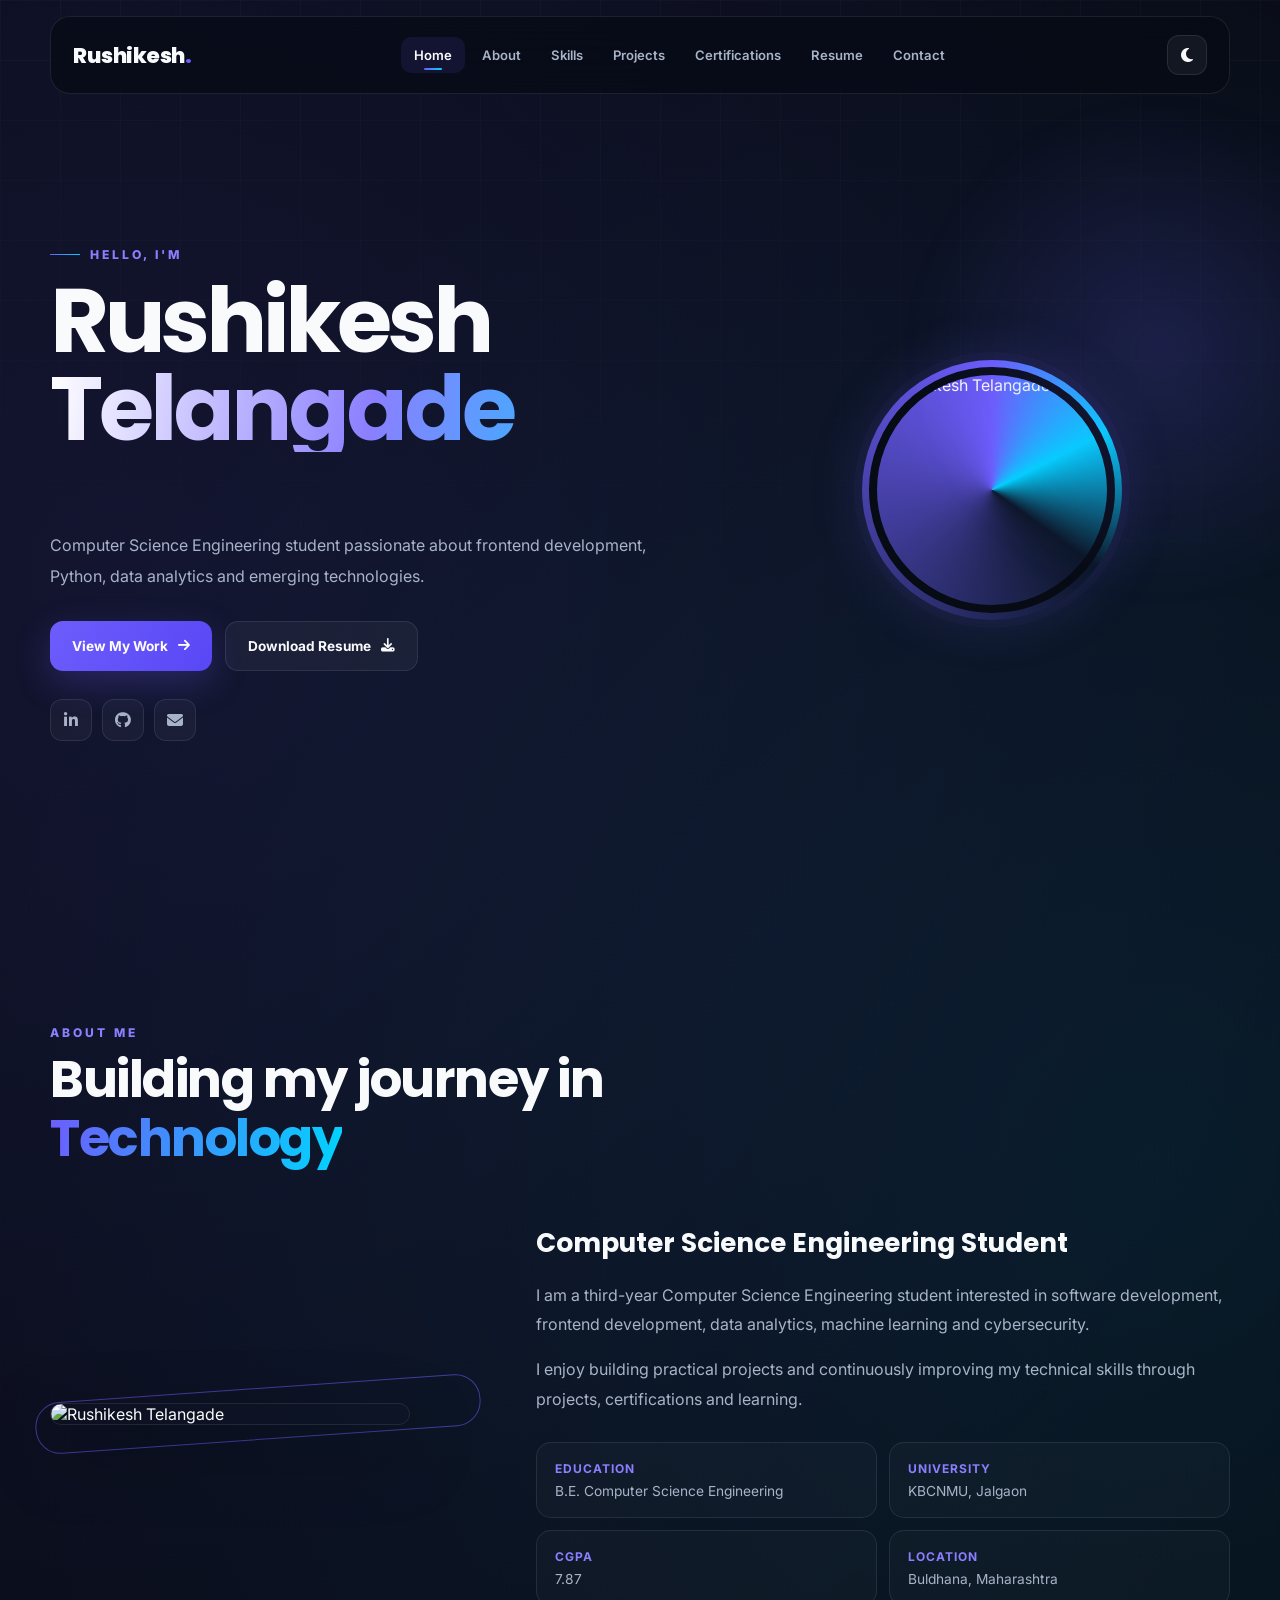
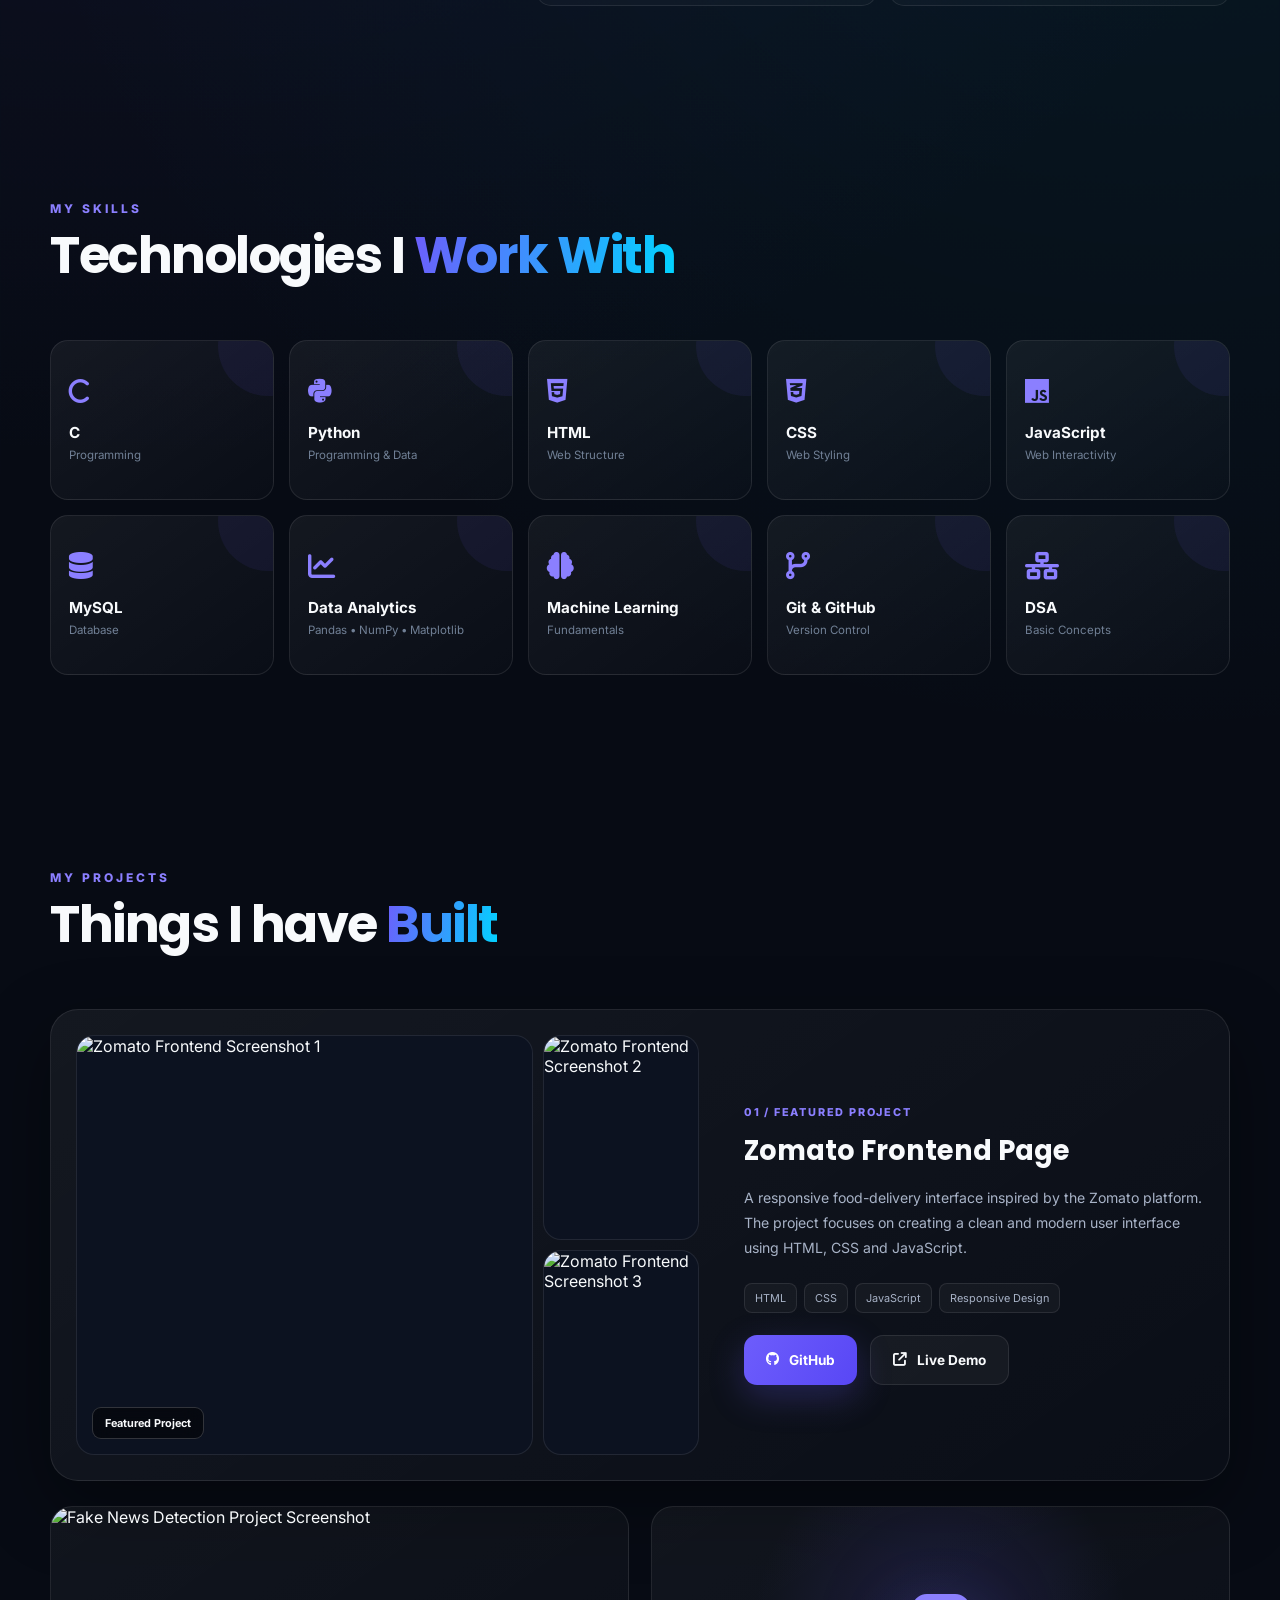
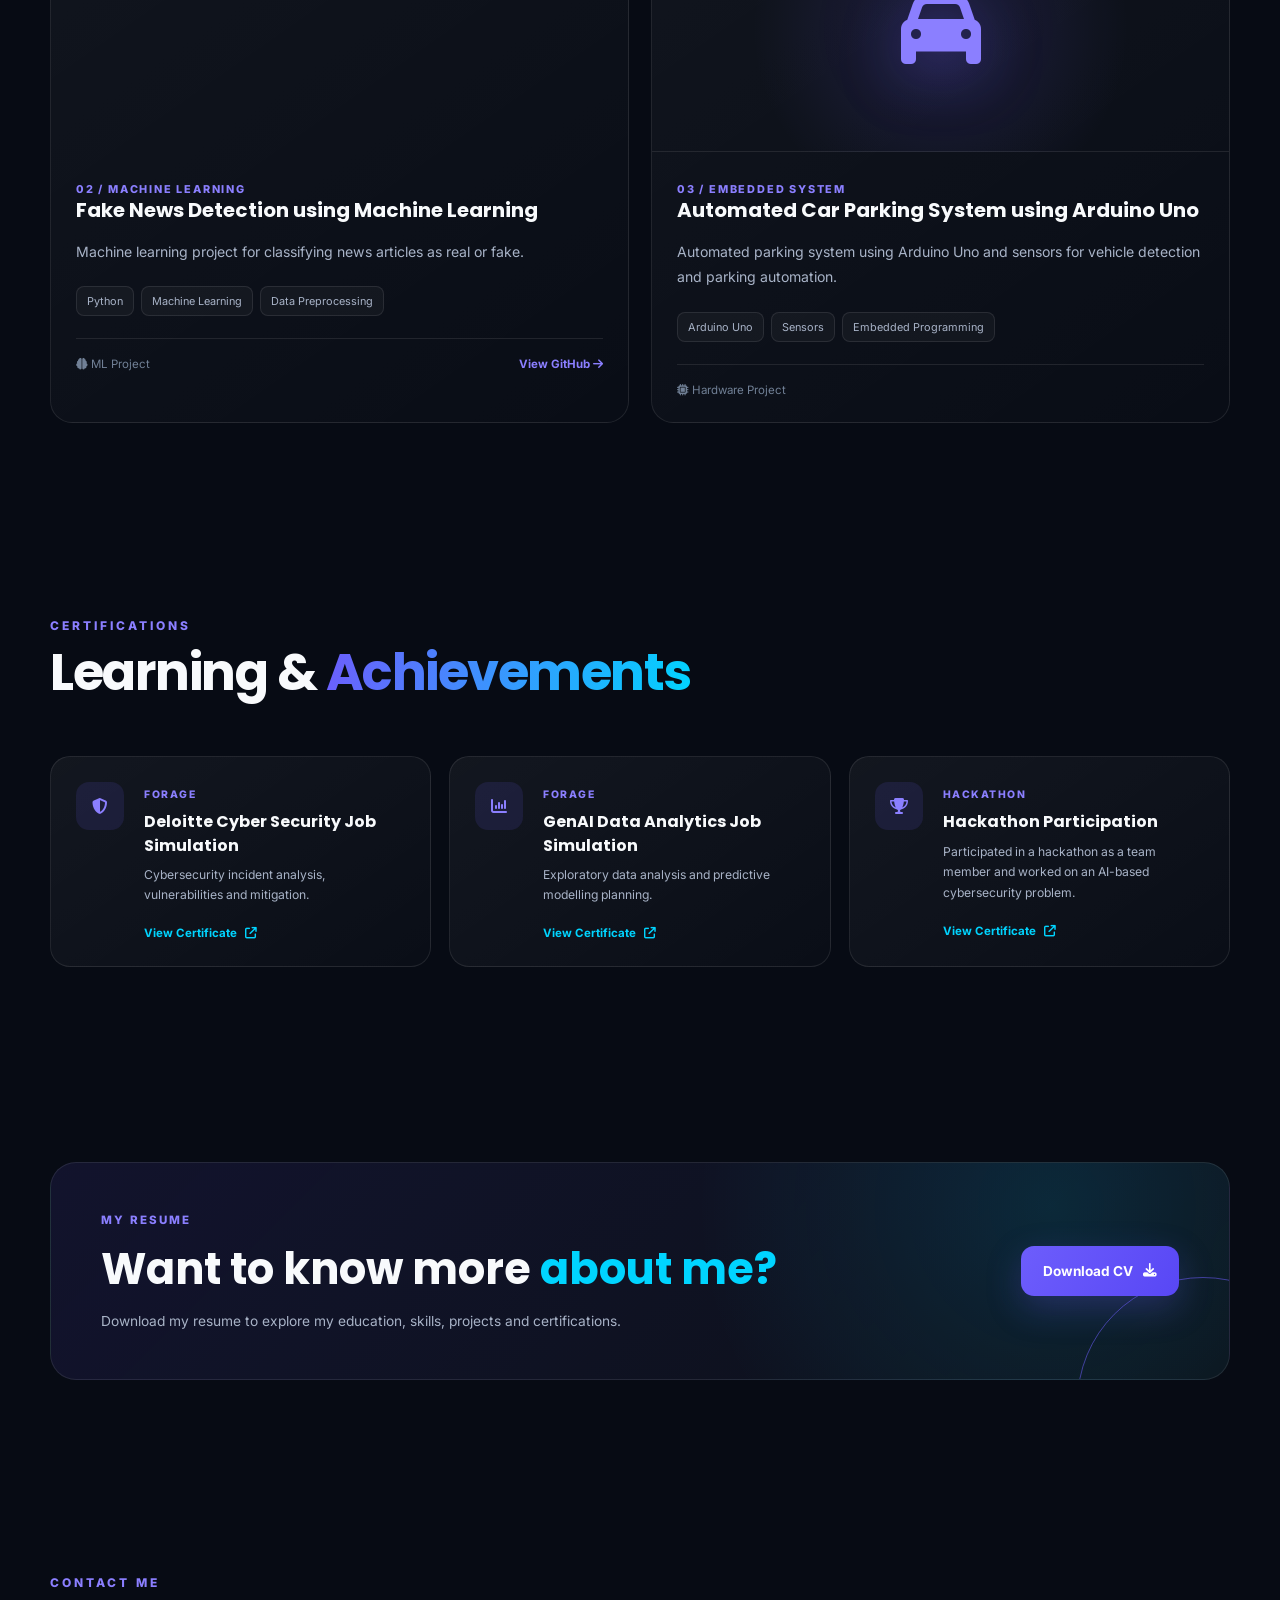
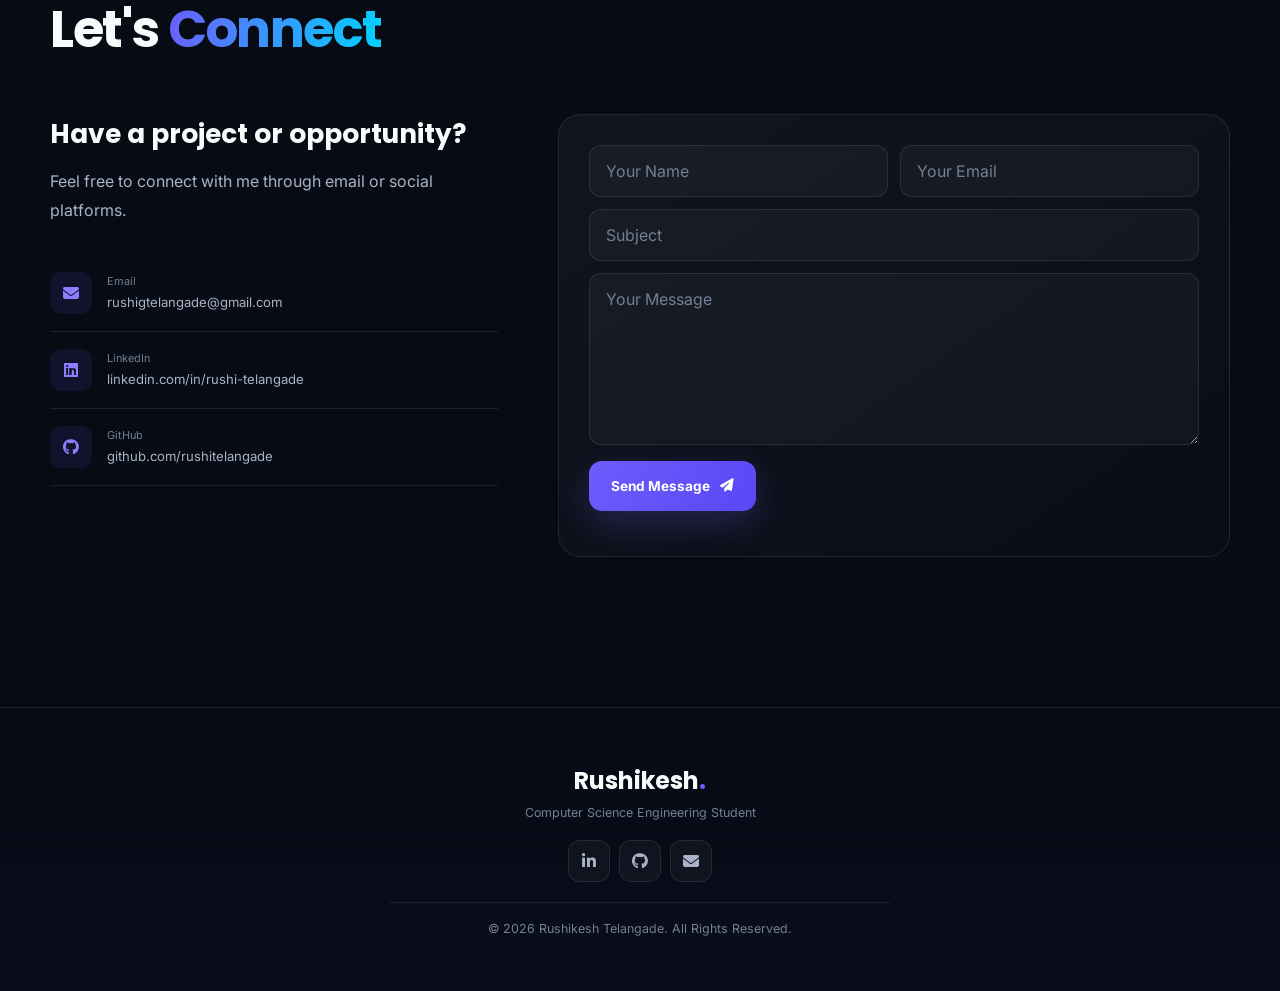
==== index.html @ 6646b332 "Add Personal Portfolio Website Personal Portfolio Website developed using HTML, CSS and JavaScript." ====
<!DOCTYPE html>
<html lang="en">

<head>
    <meta charset="UTF-8">
    <meta name="viewport" content="width=device-width, initial-scale=1.0">

    <title>Rushikesh Telangade | Portfolio</title>

    <link rel="stylesheet" href="style.css">

    <!-- Google Font -->
    <link rel="preconnect" href="https://fonts.googleapis.com">
    <link rel="preconnect" href="https://fonts.gstatic.com" crossorigin>

    <link href="https://fonts.googleapis.com/css2?family=Poppins:wght@300;400;500;600;700&display=swap"
        rel="stylesheet">

    <!-- Font Awesome -->
    <link rel="stylesheet"
        href="https://cdnjs.cloudflare.com/ajax/libs/font-awesome/6.5.2/css/all.min.css">
</head>


<body>

    <!-- ================= NAVBAR ================= -->

    <header class="header">

        <a href="#home" class="logo">
            Rushikesh<span>.</span>
        </a>


        <nav class="navbar" id="navbar">

            <a href="#home" class="nav-link active">Home</a>
            <a href="#about" class="nav-link">About</a>
            <a href="#skills" class="nav-link">Skills</a>
            <a href="#projects" class="nav-link">Projects</a>
            <a href="#certifications" class="nav-link">Certifications</a>
            <a href="#resume" class="nav-link">Resume</a>
            <a href="#contact" class="nav-link">Contact</a>

        </nav>


        <div class="nav-buttons">

            <button id="themeToggle" class="icon-btn">
                <i class="fa-solid fa-moon"></i>
            </button>

            <button id="menuToggle" class="icon-btn menu-btn">
                <i class="fa-solid fa-bars"></i>
            </button>

        </div>

    </header>



    <!-- ================= HOME ================= -->

    <section class="home section" id="home">

        <div class="home-content">

            <p class="small-text">
                HELLO, I'M
            </p>

            <h1>
                Rushikesh <span>Telangade</span>
            </h1>

            <h2>
                <span id="typingText"></span>
            </h2>

            <p class="hero-description">
                Computer Science Engineering student passionate about
                frontend development, Python, data analytics and
                emerging technologies.
            </p>


            <div class="home-buttons">

                <a href="#projects" class="btn primary-btn">
                    View My Work
                    <i class="fa-solid fa-arrow-right"></i>
                </a>

                <a href="resume.pdf" download class="btn secondary-btn">
                    Download Resume
                    <i class="fa-solid fa-download"></i>
                </a>

            </div>


            <div class="social-links">

                <a href="https://linkedin.com/in/rushi-telangade"
                    target="_blank"
                    rel="noopener noreferrer">

                    <i class="fa-brands fa-linkedin-in"></i>

                </a>


                <a href="https://github.com/rushitelangade"
                    target="_blank"
                    rel="noopener noreferrer">

                    <i class="fa-brands fa-github"></i>

                </a>


                <a href="mailto:rushigtelangade@gmail.com">

                    <i class="fa-solid fa-envelope"></i>

                </a>

            </div>

        </div>



        <!-- PROFILE IMAGE -->

        <div class="home-image">

            <div class="image-circle">

                <img src="image/profile.jpeg"
                    alt="Rushikesh Telangade">

            </div>

        </div>

    </section>



    <!-- ================= ABOUT ================= -->

    <section class="about section" id="about">

        <div class="section-heading reveal">

            <p>ABOUT ME</p>

            <h2>
                Building my journey in
                <span>Technology</span>
            </h2>

        </div>


        <div class="about-container">

            <div class="about-image reveal">

                <img src="image/profile.jpeg"
                    alt="Rushikesh Telangade">

            </div>


            <div class="about-content reveal">

                <h3>
                    Computer Science Engineering Student
                </h3>

                <p>
                    I am a third-year Computer Science Engineering student
                    interested in software development, frontend development,
                    data analytics, machine learning and cybersecurity.
                </p>

                <p>
                    I enjoy building practical projects and continuously
                    improving my technical skills through projects,
                    certifications and learning.
                </p>


                <div class="about-info">

                    <div>
                        <strong>Education</strong>
                        <span>B.E. Computer Science Engineering</span>
                    </div>

                    <div>
                        <strong>University</strong>
                        <span>KBCNMU, Jalgaon</span>
                    </div>

                    <div>
                        <strong>CGPA</strong>
                        <span>7.87</span>
                    </div>

                    <div>
                        <strong>Location</strong>
                        <span>Buldhana, Maharashtra</span>
                    </div>

                </div>

            </div>

        </div>

    </section>



    <!-- ================= SKILLS ================= -->

    <section class="skills section" id="skills">

        <div class="section-heading reveal">

            <p>MY SKILLS</p>

            <h2>
                Technologies I
                <span>Work With</span>
            </h2>

        </div>


        <div class="skills-grid">

            <div class="skill-card reveal">
                <i class="fa-solid fa-c"></i>
                <h3>C</h3>
                <p>Programming</p>
            </div>

            <div class="skill-card reveal">
                <i class="fa-brands fa-python"></i>
                <h3>Python</h3>
                <p>Programming & Data</p>
            </div>

            <div class="skill-card reveal">
                <i class="fa-brands fa-html5"></i>
                <h3>HTML</h3>
                <p>Web Structure</p>
            </div>

            <div class="skill-card reveal">
                <i class="fa-brands fa-css3-alt"></i>
                <h3>CSS</h3>
                <p>Web Styling</p>
            </div>

            <div class="skill-card reveal">
                <i class="fa-brands fa-js"></i>
                <h3>JavaScript</h3>
                <p>Web Interactivity</p>
            </div>

            <div class="skill-card reveal">
                <i class="fa-solid fa-database"></i>
                <h3>MySQL</h3>
                <p>Database</p>
            </div>

            <div class="skill-card reveal">
                <i class="fa-solid fa-chart-line"></i>
                <h3>Data Analytics</h3>
                <p>Pandas • NumPy • Matplotlib</p>
            </div>

            <div class="skill-card reveal">
                <i class="fa-solid fa-brain"></i>
                <h3>Machine Learning</h3>
                <p>Fundamentals</p>
            </div>

            <div class="skill-card reveal">
                <i class="fa-solid fa-code-branch"></i>
                <h3>Git & GitHub</h3>
                <p>Version Control</p>
            </div>

            <div class="skill-card reveal">
                <i class="fa-solid fa-network-wired"></i>
                <h3>DSA</h3>
                <p>Basic Concepts</p>
            </div>

        </div>

    </section>



    <!-- ================= PROJECTS ================= -->

    <section class="projects section" id="projects">

        <div class="section-heading reveal">

            <p>MY PROJECTS</p>

            <h2>
                Things I have
                <span>Built</span>
            </h2>

        </div>



        <!-- ===== ZOMATO FEATURED PROJECT ===== -->

        <div class="featured-project reveal">

            <div class="project-images">

                <div class="main-project-image">

                    <img src="image/zomato1.png"
                        alt="Zomato Frontend Screenshot 1">

                    <div class="image-label">
                        Featured Project
                    </div>

                </div>


                <div class="small-project-images">

                    <div class="project-img-box">

                        <img src="image/zomato2.png"
                            alt="Zomato Frontend Screenshot 2">

                    </div>


                    <div class="project-img-box">

                        <img src="image/zomato3.png"
                            alt="Zomato Frontend Screenshot 3">

                    </div>

                </div>

            </div>



            <!-- PROJECT INFORMATION -->

            <div class="featured-project-content">

                <p class="project-number">
                    01 / FEATURED PROJECT
                </p>


                <h3>
                    Zomato Frontend Page
                </h3>


                <p class="project-description">

                    A responsive food-delivery interface inspired by
                    the Zomato platform. The project focuses on creating
                    a clean and modern user interface using HTML, CSS
                    and JavaScript.

                </p>


                <div class="project-tags">

                    <span>HTML</span>
                    <span>CSS</span>
                    <span>JavaScript</span>
                    <span>Responsive Design</span>

                </div>


                <div class="project-buttons">

                    <a href="https://github.com/rushitelangade"
                        target="_blank"
                        rel="noopener noreferrer"
                        class="btn primary-btn">

                        <i class="fa-brands fa-github"></i>
                        GitHub

                    </a>


                    <a href="#"
                        class="btn secondary-btn">

                        <i class="fa-solid fa-arrow-up-right-from-square"></i>
                        Live Demo

                    </a>

                </div>

            </div>

        </div>



        <!-- ===== OTHER PROJECTS ===== -->

        <div class="project-grid">


            <!-- ===== FAKE NEWS ===== -->

            <div class="project-card reveal">

                <div class="project-card-image">

                    <img src="image\fakenews.png"
                        alt="Fake News Detection Project Screenshot">

                    <div class="project-overlay">

                        <a href="image\fakenews.png"
                            target="_blank"
                            title="View Screenshot">

                            <i class="fa-solid fa-expand"></i>

                        </a>


                        <a href="https://github.com/rushitelangade"
                            target="_blank"
                            rel="noopener noreferrer"
                            title="GitHub">

                            <i class="fa-brands fa-github"></i>

                        </a>

                    </div>

                </div>


                <div class="project-card-content">

                    <span class="project-number">
                        02 / MACHINE LEARNING
                    </span>

                    <h3>
                        Fake News Detection using Machine Learning
                    </h3>

                    <p>
                        Machine learning project for classifying
                        news articles as real or fake.
                    </p>


                    <div class="mini-tags">

                        <span>Python</span>
                        <span>Machine Learning</span>
                        <span>Data Preprocessing</span>

                    </div>


                    <div class="project-card-footer">

                        <span>
                            <i class="fa-solid fa-brain"></i>
                            ML Project
                        </span>

                        <a href="https://github.com/rushitelangade"
                            target="_blank"
                            rel="noopener noreferrer">

                            View GitHub
                            <i class="fa-solid fa-arrow-right"></i>

                        </a>

                    </div>

                </div>

            </div>



            <!-- ===== ARDUINO ===== -->

            <div class="project-card project-text-only reveal">

                <div class="project-icon-large">

                    <i class="fa-solid fa-car"></i>

                </div>


                <div class="project-card-content">

                    <span class="project-number">
                        03 / EMBEDDED SYSTEM
                    </span>

                    <h3>
                        Automated Car Parking System using Arduino Uno
                    </h3>

                    <p>
                        Automated parking system using Arduino Uno
                        and sensors for vehicle detection and
                        parking automation.
                    </p>


                    <div class="mini-tags">

                        <span>Arduino Uno</span>
                        <span>Sensors</span>
                        <span>Embedded Programming</span>

                    </div>


                    <div class="project-card-footer">

                        <span>
                            <i class="fa-solid fa-microchip"></i>
                            Hardware Project
                        </span>

                    </div>

                </div>

            </div>

        </div>

    </section>



    <!-- ================= CERTIFICATIONS ================= -->

    <section class="certifications section" id="certifications">

        <div class="section-heading reveal">

            <p>CERTIFICATIONS</p>

            <h2>
                Learning &
                <span>Achievements</span>
            </h2>

        </div>


        <div class="cert-grid">


            <!-- DELOITTE -->

            <div class="cert-card reveal">

                <div class="cert-icon">
                    <i class="fa-solid fa-shield-halved"></i>
                </div>

                <div>

                    <span>FORAGE</span>

                    <h3>
                        Deloitte Cyber Security Job Simulation
                    </h3>

                    <p>
                        Cybersecurity incident analysis,
                        vulnerabilities and mitigation.
                    </p>

                    <a href="certificates/Certificate_DELOITTE.pdf"
                        target="_blank">

                        View Certificate
                        <i class="fa-solid fa-arrow-up-right-from-square"></i>

                    </a>

                </div>

            </div>



            <!-- TATA -->

            <div class="cert-card reveal">

                <div class="cert-icon">
                    <i class="fa-solid fa-chart-column"></i>
                </div>

                <div>

                    <span>FORAGE</span>

                    <h3>
                        GenAI Data Analytics Job Simulation
                    </h3>

                    <p>
                        Exploratory data analysis and
                        predictive modelling planning.
                    </p>

                    <a href="certificates/TATA Simulation Certificate.pdf"
                        target="_blank">

                        View Certificate
                        <i class="fa-solid fa-arrow-up-right-from-square"></i>

                    </a>

                </div>

            </div>



            <!-- HACKATHON -->

            <div class="cert-card reveal">

                <div class="cert-icon">
                    <i class="fa-solid fa-trophy"></i>
                </div>

                <div>

                    <span>HACKATHON</span>

                    <h3>
                        Hackathon Participation
                    </h3>

                    <p>
                        Participated in a hackathon as a team member
                        and worked on an AI-based cybersecurity problem.
                    </p>

                    <a href="certificates\rushikesh.pdf"
                        target="_blank">

                        View Certificate
                        <i class="fa-solid fa-arrow-up-right-from-square"></i>

                    </a>

                </div>

            </div>

        </div>

    </section>



    <!-- ================= RESUME ================= -->

    <section class="resume section" id="resume">

        <div class="resume-box reveal">

            <div>

                <p>MY RESUME</p>

                <h2>
                    Want to know more
                    <span>about me?</span>
                </h2>

                <p>
                    Download my resume to explore my education,
                    skills, projects and certifications.
                </p>

            </div>


            <a href="resume.pdf"
                download
                class="btn primary-btn">

                Download CV
                <i class="fa-solid fa-download"></i>

            </a>

        </div>

    </section>



    <!-- ================= CONTACT ================= -->

    <section class="contact section" id="contact">

        <div class="section-heading reveal">

            <p>CONTACT ME</p>

            <h2>
                Let's
                <span>Connect</span>
            </h2>

        </div>


        <div class="contact-container">


            <div class="contact-info reveal">

                <h3>
                    Have a project or opportunity?
                </h3>

                <p>
                    Feel free to connect with me through
                    email or social platforms.
                </p>


                <div class="contact-item">

                    <i class="fa-solid fa-envelope"></i>

                    <div>

                        <span>Email</span>

                        <a href="mailto:rushigtelangade@gmail.com">
                            rushigtelangade@gmail.com
                        </a>

                    </div>

                </div>


                <div class="contact-item">

                    <i class="fa-brands fa-linkedin"></i>

                    <div>

                        <span>LinkedIn</span>

                        <a href="https://linkedin.com/in/rushi-telangade"
                            target="_blank">

                            linkedin.com/in/rushi-telangade

                        </a>

                    </div>

                </div>


                <div class="contact-item">

                    <i class="fa-brands fa-github"></i>

                    <div>

                        <span>GitHub</span>

                        <a href="https://github.com/rushitelangade"
                            target="_blank">

                            github.com/rushitelangade

                        </a>

                    </div>

                </div>

            </div>



            <form id="contactForm" class="contact-form reveal">

                <div class="input-row">

                    <input type="text"
                        id="name"
                        placeholder="Your Name">

                    <input type="email"
                        id="email"
                        placeholder="Your Email">

                </div>


                <input type="text"
                    id="subject"
                    placeholder="Subject">


                <textarea id="message"
                    rows="7"
                    placeholder="Your Message"></textarea>


                <button type="submit"
                    class="btn primary-btn">

                    Send Message
                    <i class="fa-solid fa-paper-plane"></i>

                </button>


                <p id="formMessage"></p>

            </form>

        </div>

    </section>



    <!-- ================= FOOTER ================= -->

    <footer>

        <div class="footer-content">

            <h3>
                Rushikesh<span>.</span>
            </h3>

            <p>
                Computer Science Engineering Student
            </p>


            <div class="footer-social">

                <a href="https://linkedin.com/in/rushi-telangade"
                    target="_blank">

                    <i class="fa-brands fa-linkedin-in"></i>

                </a>


                <a href="https://github.com/rushitelangade"
                    target="_blank"
                    rel="noopener noreferrer">

                    <i class="fa-brands fa-github"></i>

                </a>


                <a href="mailto:rushigtelangade@gmail.com">

                    <i class="fa-solid fa-envelope"></i>

                </a>

            </div>


            <p class="copyright">

                © 2026 Rushikesh Telangade.
                All Rights Reserved.

            </p>

        </div>

    </footer>



    <!-- BACK TO TOP -->

    <button id="backToTop">

        <i class="fa-solid fa-arrow-up"></i>

    </button>



    <script src="script.js"></script>

</body>

</html>
---- style.css ----
/* =========================================================
   RUSHIKESH TELANGADE — PREMIUM PORTFOLIO UI
   ========================================================= */

@import url('https://fonts.googleapis.com/css2?family=Inter:wght@400;500;600;700;800&family=Poppins:wght@400;500;600;700;800&display=swap');


/* =========================================================
   ROOT
   ========================================================= */

:root {
    --bg: #070b14;
    --bg-soft: #0c1220;
    --card: rgba(17, 24, 39, 0.72);
    --card-solid: #111827;

    --text: #f8fafc;
    --text-soft: #a8b3c7;
    --text-muted: #718096;

    --primary: #6d5dfc;
    --primary-light: #8b7fff;
    --secondary: #00d4ff;

    --border: rgba(255, 255, 255, 0.09);
    --border-hover: rgba(109, 93, 252, 0.55);

    --shadow: 0 25px 70px rgba(0, 0, 0, 0.38);
    --shadow-small: 0 12px 35px rgba(0, 0, 0, 0.25);

    --radius: 22px;
    --header-height: 78px;

    --transition: 0.35s cubic-bezier(.2,.8,.2,1);
}


body.light-theme {
    --bg: #f5f7fb;
    --bg-soft: #edf1f7;
    --card: rgba(255, 255, 255, 0.78);
    --card-solid: #ffffff;

    --text: #111827;
    --text-soft: #4b5563;
    --text-muted: #6b7280;

    --border: rgba(15, 23, 42, 0.09);
    --border-hover: rgba(109, 93, 252, 0.35);

    --shadow: 0 25px 70px rgba(15, 23, 42, 0.12);
    --shadow-small: 0 12px 35px rgba(15, 23, 42, 0.10);
}


/* =========================================================
   RESET
   ========================================================= */

* {
    margin: 0;
    padding: 0;
    box-sizing: border-box;
}

html {
    scroll-behavior: smooth;
    scroll-padding-top: 100px;
}

body {
    font-family: "Inter", sans-serif;
    background:
        radial-gradient(circle at 10% 10%, rgba(109, 93, 252, .12), transparent 28%),
        radial-gradient(circle at 90% 20%, rgba(0, 212, 255, .08), transparent 25%),
        var(--bg);

    color: var(--text);
    overflow-x: hidden;
    transition: background .4s ease, color .4s ease;
}

body::before {
    content: "";
    position: fixed;
    inset: 0;
    pointer-events: none;
    z-index: -1;

    background-image:
        linear-gradient(rgba(255,255,255,.025) 1px, transparent 1px),
        linear-gradient(90deg, rgba(255,255,255,.025) 1px, transparent 1px);

    background-size: 60px 60px;
    mask-image: linear-gradient(to bottom, black, transparent 80%);
}

body.light-theme::before {
    background-image:
        linear-gradient(rgba(15,23,42,.035) 1px, transparent 1px),
        linear-gradient(90deg, rgba(15,23,42,.035) 1px, transparent 1px);
}

a {
    text-decoration: none;
    color: inherit;
}

button,
input,
textarea {
    font: inherit;
}

button {
    border: none;
    cursor: pointer;
}


/* =========================================================
   SELECTION
   ========================================================= */

::selection {
    background: var(--primary);
    color: white;
}


/* =========================================================
   SCROLLBAR
   ========================================================= */

::-webkit-scrollbar {
    width: 8px;
}

::-webkit-scrollbar-track {
    background: var(--bg);
}

::-webkit-scrollbar-thumb {
    background: linear-gradient(
        var(--primary),
        var(--secondary)
    );
    border-radius: 20px;
}


/* =========================================================
   HEADER / NAVBAR
   ========================================================= */

.header {
    position: fixed;
    top: 16px;
    left: 50%;
    transform: translateX(-50%);

    width: min(1180px, calc(100% - 40px));
    height: var(--header-height);

    display: flex;
    align-items: center;
    justify-content: space-between;

    padding: 0 22px;

    border: 1px solid var(--border);
    border-radius: 20px;

    background: rgba(7, 11, 20, .70);
    backdrop-filter: blur(20px);
    -webkit-backdrop-filter: blur(20px);

    z-index: 1000;

    transition:
        .4s ease,
        background .4s ease,
        box-shadow .4s ease;
}

body.light-theme .header {
    background: rgba(255,255,255,.78);
}

.header.scrolled {
    top: 10px;
    box-shadow: var(--shadow-small);
    border-color: var(--border-hover);
}


/* LOGO */

.logo {
    font-family: "Poppins", sans-serif;
    font-size: 1.35rem;
    font-weight: 800;
    letter-spacing: -.5px;

    position: relative;
}

.logo span,
footer h3 span {
    color: var(--primary);
}

.logo::after {
    content: "";
    position: absolute;
    left: 0;
    bottom: -5px;

    width: 0;
    height: 2px;

    background: linear-gradient(
        90deg,
        var(--primary),
        var(--secondary)
    );

    transition: width .35s ease;
}

.logo:hover::after {
    width: 100%;
}


/* NAV */

.navbar {
    display: flex;
    align-items: center;
    gap: 4px;
}

.nav-link {
    position: relative;

    padding: 10px 13px;

    color: var(--text-soft);
    font-size: .82rem;
    font-weight: 600;

    border-radius: 10px;

    transition: var(--transition);
}

.nav-link:hover,
.nav-link.active {
    color: var(--text);
    background: rgba(109, 93, 252, .11);
}

.nav-link::after {
    content: "";

    position: absolute;
    bottom: 3px;
    left: 50%;

    width: 0;
    height: 2px;

    transform: translateX(-50%);

    border-radius: 10px;

    background: linear-gradient(
        90deg,
        var(--primary),
        var(--secondary)
    );

    transition: width .3s ease;
}

.nav-link.active::after {
    width: 18px;
}


/* NAV BUTTONS */

.nav-buttons {
    display: flex;
    align-items: center;
    gap: 8px;
}

.icon-btn {
    width: 40px;
    height: 40px;

    display: grid;
    place-items: center;

    color: var(--text);

    background: rgba(255,255,255,.055);

    border: 1px solid var(--border);
    border-radius: 12px;

    transition: var(--transition);
}

.icon-btn:hover {
    transform: translateY(-3px) rotate(4deg);
    background: var(--primary);
    color: white;
    border-color: transparent;
    box-shadow: 0 10px 30px rgba(109,93,252,.35);
}

.menu-btn {
    display: none;
}


/* =========================================================
   GENERAL SECTION
   ========================================================= */

.section {
    width: min(1180px, calc(100% - 40px));
    margin: auto;

    padding: 125px 0 70px;

    position: relative;
}


/* =========================================================
   SECTION HEADING
   ========================================================= */

.section-heading {
    margin-bottom: 55px;
}

.section-heading p {
    color: var(--primary-light);

    font-size: .75rem;
    font-weight: 800;
    letter-spacing: 3px;

    margin-bottom: 10px;
}

.section-heading h2 {
    max-width: 650px;

    font-family: "Poppins", sans-serif;

    font-size: clamp(2rem, 4vw, 3.2rem);
    line-height: 1.15;

    letter-spacing: -1.5px;
}

.section-heading h2 span {
    background: linear-gradient(
        100deg,
        var(--primary),
        var(--secondary)
    );

    -webkit-background-clip: text;
    background-clip: text;
    color: transparent;
}


/* =========================================================
   HOME
   ========================================================= */

.home {
    min-height: 100vh;

    padding-top: 150px;

    display: grid;
    grid-template-columns: 1.15fr .85fr;

    align-items: center;
    gap: 60px;
}


/* HERO GLOW */

.home::before {
    content: "";

    position: absolute;

    width: 500px;
    height: 500px;

    right: -180px;
    top: 100px;

    background:
        radial-gradient(
            circle,
            rgba(109,93,252,.18),
            transparent 70%
        );

    filter: blur(15px);

    pointer-events: none;
}


/* HOME CONTENT */

.small-text {
    display: inline-flex;
    align-items: center;
    gap: 10px;

    color: var(--primary-light);

    font-size: .76rem;
    font-weight: 800;

    letter-spacing: 3px;

    margin-bottom: 15px;
}

.small-text::before {
    content: "";

    width: 30px;
    height: 1px;

    background: linear-gradient(
        90deg,
        var(--primary),
        var(--secondary)
    );
}

.home h1 {
    font-family: "Poppins", sans-serif;

    font-size: clamp(3rem, 7vw, 5.6rem);
    line-height: .98;

    letter-spacing: -4px;

    margin-bottom: 22px;
}

.home h1 span {
    display: block;

    background: linear-gradient(
        100deg,
        #ffffff,
        var(--primary-light),
        var(--secondary)
    );

    -webkit-background-clip: text;
    background-clip: text;
    color: transparent;
}

body.light-theme .home h1 span {
    background: linear-gradient(
        100deg,
        #111827,
        var(--primary),
        #008db0
    );

    -webkit-background-clip: text;
    background-clip: text;
}

.home h2 {
    min-height: 36px;

    font-size: 1.35rem;
    font-weight: 600;

    color: var(--text-soft);

    margin-bottom: 20px;
}

#typingText {
    color: var(--secondary);
}

.hero-description {
    max-width: 650px;

    color: var(--text-soft);

    font-size: 1rem;
    line-height: 1.9;

    margin-bottom: 30px;
}


/* BUTTONS */

.home-buttons,
.project-buttons {
    display: flex;
    align-items: center;
    flex-wrap: wrap;
    gap: 13px;
}

.btn {
    min-height: 50px;

    display: inline-flex;
    align-items: center;
    justify-content: center;
    gap: 10px;

    padding: 0 22px;

    border-radius: 13px;

    font-size: .85rem;
    font-weight: 700;

    transition: var(--transition);

    position: relative;
    overflow: hidden;
}

.primary-btn {
    color: white;

    background: linear-gradient(
        120deg,
        var(--primary),
        #5847f5
    );

    box-shadow:
        0 12px 35px rgba(109,93,252,.25);
}

.primary-btn::before {
    content: "";

    position: absolute;

    top: 0;
    left: -100%;

    width: 100%;
    height: 100%;

    background: linear-gradient(
        90deg,
        transparent,
        rgba(255,255,255,.25),
        transparent
    );

    transition: left .6s ease;
}

.primary-btn:hover::before {
    left: 100%;
}

.primary-btn:hover {
    transform: translateY(-4px);
    box-shadow:
        0 18px 45px rgba(109,93,252,.38);
}

.secondary-btn {
    color: var(--text);

    background: rgba(255,255,255,.045);

    border: 1px solid var(--border);
}

.secondary-btn:hover {
    transform: translateY(-4px);

    border-color: var(--primary);

    background: rgba(109,93,252,.08);
}


/* SOCIAL */

.social-links {
    display: flex;
    gap: 10px;
    margin-top: 28px;
}

.social-links a,
.footer-social a {
    width: 42px;
    height: 42px;

    display: grid;
    place-items: center;

    border: 1px solid var(--border);
    border-radius: 12px;

    color: var(--text-soft);

    background: rgba(255,255,255,.035);

    transition: var(--transition);
}

.social-links a:hover,
.footer-social a:hover {
    color: white;

    transform: translateY(-5px);

    background: var(--primary);

    border-color: transparent;

    box-shadow: 0 12px 30px rgba(109,93,252,.3);
}


/* =========================================================
   HERO IMAGE
   ========================================================= */

.home-image {
    display: flex;
    justify-content: center;
    align-items: center;
}

.image-circle {
    width: 260px;
    height: 260px;
    padding: 7px;
    border-radius: 50%;
    background:
        conic-gradient(
            from 0deg,
            var(--primary),
            var(--secondary),
            transparent 35%,
            var(--primary)
        );
    box-shadow:
        0 0 0 8px rgba(109,93,252,.035),
        0 0 55px rgba(109,93,252,.18);
    animation: floatImage 6s ease-in-out infinite;
}

.image-circle::before {
    content: "";

    position: absolute;
}

.image-circle img {
    width: 100%;
    height: 100%;

    display: block;

    object-fit: cover;

    border-radius: 50%;

    border: 8px solid var(--bg);

    transition: transform .6s ease;
}

.image-circle:hover img {
    transform: scale(1.035);
}

@keyframes floatImage {
    0%,100% {
        transform: translateY(0);
    }

    50% {
        transform: translateY(-12px);
    }
}


/* =========================================================
   ABOUT
   ========================================================= */

.about-container {
    display: grid;
    grid-template-columns: .75fr 1.25fr;

    gap: 70px;

    align-items: center;
}

.about-image {
    position: relative;
}

.about-image::before {
    content: "";

    position: absolute;

    inset: -15px;

    border: 1px solid var(--border-hover);
    border-radius: 25px;

    transform: rotate(-4deg);

    z-index: -1;

    transition: .4s ease;
}

.about-image:hover::before {
    transform: rotate(3deg);
}

.about-image img {
    width: 100%;
    max-width: 360px;

    display: block;

    border-radius: 22px;

    border: 1px solid var(--border);

    box-shadow: var(--shadow);

    filter: saturate(.9);

    transition: .5s ease;
}

.about-image:hover img {
    transform: translateY(-8px);
    filter: saturate(1.1);
}

.about-content h3 {
    font-family: "Poppins", sans-serif;

    font-size: 1.65rem;

    margin-bottom: 18px;
}

.about-content > p {
    color: var(--text-soft);

    line-height: 1.85;

    margin-bottom: 15px;
}

.about-info {
    display: grid;
    grid-template-columns: 1fr 1fr;

    gap: 12px;

    margin-top: 28px;
}

.about-info > div {
    padding: 18px;

    display: flex;
    flex-direction: column;
    gap: 7px;

    border: 1px solid var(--border);
    border-radius: 15px;

    background: rgba(255,255,255,.025);

    transition: var(--transition);
}

.about-info > div:hover {
    transform: translateY(-5px);

    border-color: var(--border-hover);

    background: rgba(109,93,252,.06);
}

.about-info strong {
    font-size: .75rem;

    color: var(--primary-light);

    text-transform: uppercase;

    letter-spacing: 1px;
}

.about-info span {
    color: var(--text-soft);
    font-size: .86rem;
}


/* =========================================================
   SKILLS
   ========================================================= */

.skills-grid {
    display: grid;

    grid-template-columns:
        repeat(5, 1fr);

    gap: 15px;
}

.skill-card {
    min-height: 160px;

    padding: 25px 18px;

    display: flex;
    flex-direction: column;
    justify-content: center;

    border: 1px solid var(--border);
    border-radius: 18px;

    background:
        linear-gradient(
            145deg,
            rgba(255,255,255,.055),
            rgba(255,255,255,.015)
        );

    position: relative;
    overflow: hidden;

    transition: var(--transition);
}

.skill-card::before {
    content: "";

    position: absolute;

    width: 100px;
    height: 100px;

    right: -45px;
    top: -45px;

    border-radius: 50%;

    background: var(--primary);

    opacity: .08;

    transition: .5s ease;
}

.skill-card:hover::before {
    transform: scale(3);
}

.skill-card:hover {
    transform: translateY(-9px);

    border-color: var(--border-hover);

    box-shadow: var(--shadow-small);
}

.skill-card i {
    font-size: 1.7rem;

    color: var(--primary-light);

    margin-bottom: 17px;

    transition: .4s ease;
}

.skill-card:hover i {
    transform: scale(1.12) rotate(-5deg);
    color: var(--secondary);
}

.skill-card h3 {
    font-size: .95rem;
    margin-bottom: 6px;
}

.skill-card p {
    font-size: .72rem;
    color: var(--text-muted);
}


/* =========================================================
   PROJECTS
   ========================================================= */

.featured-project {
    display: grid;
    grid-template-columns: 1.15fr .85fr;

    gap: 45px;

    padding: 25px;

    border: 1px solid var(--border);
    border-radius: 28px;

    background:
        linear-gradient(
            145deg,
            rgba(255,255,255,.055),
            rgba(255,255,255,.015)
        );

    box-shadow: var(--shadow);

    transition: .5s ease;

    margin-bottom: 25px;
}

.featured-project:hover {
    border-color: var(--border-hover);
    transform: translateY(-5px);
}


/* PROJECT IMAGES */

.project-images {
    display: grid;
    grid-template-columns: 1fr .34fr;
    gap: 10px;
}

.main-project-image,
.project-img-box {
    overflow: hidden;

    border-radius: 18px;

    border: 1px solid var(--border);

    position: relative;

    background: var(--bg-soft);
}

.main-project-image img,
.project-img-box img {
    width: 100%;
    height: 100%;

    display: block;

    object-fit: cover;

    transition: transform .7s cubic-bezier(.2,.8,.2,1);
}

.main-project-image:hover img,
.project-img-box:hover img {
    transform: scale(1.08);
}

.main-project-image {
    min-height: 420px;
}

.small-project-images {
    display: grid;
    grid-template-rows: 1fr 1fr;
    gap: 10px;
}

.image-label {
    position: absolute;

    left: 15px;
    bottom: 15px;

    padding: 8px 12px;

    font-size: .68rem;
    font-weight: 700;

    border: 1px solid rgba(255,255,255,.18);

    border-radius: 9px;

    background: rgba(0,0,0,.5);

    backdrop-filter: blur(10px);
}


/* PROJECT CONTENT */

.featured-project-content {
    display: flex;
    flex-direction: column;
    justify-content: center;
}

.project-number {
    color: var(--primary-light);

    font-size: .68rem;
    font-weight: 800;

    letter-spacing: 1.8px;

    margin-bottom: 14px;
}

.featured-project-content h3,
.project-card-content h3 {
    font-family: "Poppins", sans-serif;

    font-size: 1.7rem;
    line-height: 1.3;

    margin-bottom: 16px;
}

.project-description,
.project-card-content > p {
    color: var(--text-soft);

    font-size: .88rem;
    line-height: 1.8;
}

.project-tags,
.mini-tags {
    display: flex;
    flex-wrap: wrap;
    gap: 7px;

    margin: 22px 0;
}

.project-tags span,
.mini-tags span {
    padding: 7px 10px;

    border: 1px solid var(--border);

    border-radius: 8px;

    color: var(--text-soft);

    font-size: .68rem;

    background: rgba(255,255,255,.035);
}


/* PROJECT GRID */

.project-grid {
    display: grid;

    grid-template-columns: 1fr 1fr;

    gap: 22px;
}

.project-card {
    overflow: hidden;

    border: 1px solid var(--border);
    border-radius: 22px;

    background:
        linear-gradient(
            145deg,
            rgba(255,255,255,.045),
            rgba(255,255,255,.012)
        );

    transition: var(--transition);
}

.project-card:hover {
    transform: translateY(-8px);

    border-color: var(--border-hover);

    box-shadow: var(--shadow);
}

.project-card-image {
    height: 245px;

    position: relative;
    overflow: hidden;
}

.project-card-image img {
    width: 100%;
    height: 100%;

    object-fit: cover;

    transition: .6s ease;
}

.project-card:hover .project-card-image img {
    transform: scale(1.07);
}


/* OVERLAY */

.project-overlay {
    position: absolute;
    inset: 0;

    display: flex;
    align-items: center;
    justify-content: center;
    gap: 12px;

    background: rgba(7,11,20,.72);

    opacity: 0;

    transition: .4s ease;
}

.project-card-image:hover .project-overlay {
    opacity: 1;
}

.project-overlay a {
    width: 45px;
    height: 45px;

    display: grid;
    place-items: center;

    border-radius: 13px;

    color: white;

    background: var(--primary);

    transform: translateY(15px);

    transition: .35s ease;
}

.project-card-image:hover .project-overlay a {
    transform: translateY(0);
}

.project-overlay a:hover {
    background: var(--secondary);
}


/* CARD CONTENT */

.project-card-content {
    padding: 25px;
}

.project-card-content h3 {
    font-size: 1.25rem;
}

.project-card-footer {
    padding-top: 18px;

    display: flex;
    align-items: center;
    justify-content: space-between;

    border-top: 1px solid var(--border);

    font-size: .72rem;

    color: var(--text-muted);
}

.project-card-footer a {
    color: var(--primary-light);

    font-weight: 700;

    transition: .3s ease;
}

.project-card-footer a:hover {
    color: var(--secondary);
}

.project-icon-large {
    height: 245px;

    display: grid;
    place-items: center;

    background:
        radial-gradient(
            circle,
            rgba(109,93,252,.16),
            transparent 60%
        );

    border-bottom: 1px solid var(--border);
}

.project-icon-large i {
    font-size: 5rem;

    color: var(--primary-light);

    filter:
        drop-shadow(
            0 15px 30px rgba(109,93,252,.3)
        );

    transition: .5s ease;
}

.project-card:hover .project-icon-large i {
    transform:
        translateY(-8px)
        rotate(-5deg)
        scale(1.08);
}


/* =========================================================
   CERTIFICATIONS
   ========================================================= */

.cert-grid {
    display: grid;

    grid-template-columns:
        repeat(3, 1fr);

    gap: 18px;
}

.cert-card {
    padding: 25px;

    display: flex;
    gap: 20px;

    border: 1px solid var(--border);
    border-radius: 20px;

    background:
        linear-gradient(
            145deg,
            rgba(255,255,255,.05),
            rgba(255,255,255,.015)
        );

    transition: var(--transition);
}

.cert-card:hover {
    transform: translateY(-8px);

    border-color: var(--border-hover);

    box-shadow: var(--shadow-small);
}

.cert-icon {
    min-width: 48px;
    height: 48px;

    display: grid;
    place-items: center;

    border-radius: 13px;

    background: rgba(109,93,252,.12);

    color: var(--primary-light);

    transition: .4s ease;
}

.cert-card:hover .cert-icon {
    background: var(--primary);
    color: white;
    transform: rotate(-5deg) scale(1.08);
}

.cert-card span {
    color: var(--primary-light);

    font-size: .65rem;
    font-weight: 800;

    letter-spacing: 1.5px;
}

.cert-card h3 {
    font-family: "Poppins", sans-serif;

    font-size: 1rem;
    line-height: 1.45;

    margin: 8px 0;
}

.cert-card p {
    color: var(--text-soft);

    font-size: .76rem;
    line-height: 1.7;

    margin-bottom: 15px;
}

.cert-card a {
    color: var(--secondary);

    font-size: .72rem;
    font-weight: 700;
}

.cert-card a i {
    margin-left: 5px;
}


/* =========================================================
   RESUME
   ========================================================= */

.resume-box {
    padding: 50px;

    display: flex;
    align-items: center;
    justify-content: space-between;

    gap: 35px;

    border: 1px solid var(--border);
    border-radius: 26px;

    background:
        radial-gradient(
            circle at 85% 20%,
            rgba(0,212,255,.12),
            transparent 35%
        ),
        linear-gradient(
            135deg,
            rgba(109,93,252,.11),
            rgba(255,255,255,.025)
        );

    overflow: hidden;

    position: relative;
}

.resume-box::before {
    content: "";

    position: absolute;

    width: 250px;
    height: 250px;

    right: -100px;
    bottom: -150px;

    border-radius: 50%;

    border: 1px solid var(--border-hover);
}

.resume-box > div p:first-child {
    color: var(--primary-light);

    font-size: .72rem;
    font-weight: 800;

    letter-spacing: 2px;

    margin-bottom: 10px;
}

.resume-box h2 {
    font-family: "Poppins", sans-serif;

    font-size: clamp(1.8rem, 4vw, 2.7rem);

    margin-bottom: 12px;
}

.resume-box h2 span {
    color: var(--secondary);
}

.resume-box > div > p:last-child {
    color: var(--text-soft);

    font-size: .86rem;
}


/* =========================================================
   CONTACT
   ========================================================= */

.contact-container {
    display: grid;

    grid-template-columns: .8fr 1.2fr;

    gap: 60px;
}

.contact-info h3 {
    font-family: "Poppins", sans-serif;

    font-size: 1.65rem;

    margin-bottom: 13px;
}

.contact-info > p {
    color: var(--text-soft);

    line-height: 1.8;

    margin-bottom: 30px;
}

.contact-item {
    display: flex;
    align-items: center;

    gap: 15px;

    padding: 17px 0;

    border-bottom: 1px solid var(--border);
}

.contact-item > i {
    width: 42px;
    height: 42px;

    display: grid;
    place-items: center;

    border-radius: 11px;

    color: var(--primary-light);

    background: rgba(109,93,252,.1);
}

.contact-item span {
    display: block;

    color: var(--text-muted);

    font-size: .68rem;

    margin-bottom: 3px;
}

.contact-item a {
    color: var(--text-soft);

    font-size: .82rem;

    transition: .3s ease;
}

.contact-item a:hover {
    color: var(--secondary);
}


/* FORM */

.contact-form {
    padding: 30px;

    border: 1px solid var(--border);
    border-radius: 22px;

    background:
        linear-gradient(
            145deg,
            rgba(255,255,255,.045),
            rgba(255,255,255,.012)
        );
}

.input-row {
    display: grid;
    grid-template-columns: 1fr 1fr;

    gap: 12px;
}

.contact-form input,
.contact-form textarea {
    width: 100%;

    border: 1px solid var(--border);

    outline: none;

    border-radius: 12px;

    padding: 15px 16px;

    color: var(--text);

    background: rgba(255,255,255,.035);

    margin-bottom: 12px;

    transition: .3s ease;
}

.contact-form textarea {
    resize: vertical;
    min-height: 150px;
}

.contact-form input:focus,
.contact-form textarea:focus {
    border-color: var(--primary);

    background: rgba(109,93,252,.055);

    box-shadow:
        0 0 0 4px rgba(109,93,252,.07);
}

.contact-form input::placeholder,
.contact-form textarea::placeholder {
    color: var(--text-muted);
}

#formMessage {
    margin-top: 15px;

    font-size: .75rem;

    color: var(--secondary);
}


/* =========================================================
   FOOTER
   ========================================================= */

footer {
    margin-top: 80px;

    padding: 55px 20px;

    border-top: 1px solid var(--border);

    text-align: center;

    background:
        linear-gradient(
            to bottom,
            transparent,
            rgba(109,93,252,.035)
        );
}

.footer-content h3 {
    font-family: "Poppins", sans-serif;

    font-size: 1.5rem;

    margin-bottom: 7px;
}

.footer-content > p {
    color: var(--text-muted);

    font-size: .78rem;
}

.footer-social {
    display: flex;
    justify-content: center;

    gap: 9px;

    margin: 20px 0;
}

.copyright {
    padding-top: 18px;

    border-top: 1px solid var(--border);

    max-width: 500px;

    margin: auto;
}


/* =========================================================
   BACK TO TOP
   ========================================================= */

#backToTop {
    position: fixed;

    right: 25px;
    bottom: 25px;

    width: 48px;
    height: 48px;

    display: grid;
    place-items: center;

    border-radius: 14px;

    color: white;

    background: var(--primary);

    box-shadow: 0 12px 30px rgba(109,93,252,.3);

    opacity: 0;
    visibility: hidden;

    transform: translateY(15px);

    transition: .35s ease;

    z-index: 900;
}

#backToTop.show {
    opacity: 1;
    visibility: visible;

    transform: translateY(0);
}

#backToTop:hover {
    transform: translateY(-5px);
    background: var(--secondary);
}


/* =========================================================
   SCROLL REVEAL
   ========================================================= */

.reveal {
    opacity: 0;

    transform: translateY(35px);

    transition:
        opacity .8s ease,
        transform .8s cubic-bezier(.2,.8,.2,1);
}

.reveal.active {
    opacity: 1;

    transform: translateY(0);
}


/* =========================================================
   STAGGER EFFECT
   ========================================================= */

.skills-grid .skill-card:nth-child(2),
.project-grid .project-card:nth-child(2),
.cert-grid .cert-card:nth-child(2) {
    transition-delay: .08s;
}

.skills-grid .skill-card:nth-child(3),
.cert-grid .cert-card:nth-child(3) {
    transition-delay: .16s;
}

.skills-grid .skill-card:nth-child(4) {
    transition-delay: .24s;
}

.skills-grid .skill-card:nth-child(5) {
    transition-delay: .32s;
}


/* =========================================================
   RESPONSIVE — TABLET
   ========================================================= */

@media (max-width: 1050px) {

    .navbar {
        gap: 0;
    }

    .nav-link {
        padding: 9px 9px;
        font-size: .75rem;
    }

    .home {
        gap: 35px;
    }

    .image-circle {
        width: 300px;
        height: 300px;
    }

    .skills-grid {
        grid-template-columns:
            repeat(4, 1fr);
    }

    .cert-grid {
        grid-template-columns:
            1fr 1fr;
    }

}


/* =========================================================
   RESPONSIVE — MOBILE NAV
   ========================================================= */

@media (max-width: 850px) {

    .header {
        width: calc(100% - 24px);
        height: 68px;

        padding: 0 15px;
    }

    .menu-btn {
        display: grid;
    }

    .navbar {
        position: absolute;

        top: calc(100% + 10px);
        left: 0;
        right: 0;

        padding: 12px;

        display: flex;
        flex-direction: column;
        align-items: stretch;

        background: rgba(7,11,20,.94);

        backdrop-filter: blur(25px);

        border: 1px solid var(--border);
        border-radius: 18px;

        opacity: 0;
        visibility: hidden;

        transform: translateY(-10px);

        transition: .3s ease;
    }

    body.light-theme .navbar {
        background: rgba(255,255,255,.95);
    }

    .navbar.active {
        opacity: 1;
        visibility: visible;

        transform: translateY(0);
    }

    .nav-link {
        padding: 13px 15px;
    }

    .nav-link::after {
        display: none;
    }

    .home {
        grid-template-columns: 1fr;

        text-align: center;

        padding-top: 140px;
    }

    .home-content {
        order: 2;
    }

    .home-image {
        order: 1;
    }

    .small-text {
        justify-content: center;
    }

    .home h1 {
        letter-spacing: -2px;
    }

    .hero-description {
        margin-left: auto;
        margin-right: auto;
    }

    .home-buttons,
    .social-links {
        justify-content: center;
    }

    .about-container {
        grid-template-columns: 1fr;
    }

    .about-image {
        max-width: 340px;
        margin: auto;
    }

    .featured-project {
        grid-template-columns: 1fr;
    }

    .contact-container {
        grid-template-columns: 1fr;
    }

}


/* =========================================================
   RESPONSIVE — SMALL TABLET
   ========================================================= */

@media (max-width: 700px) {

    .section {
        width: min(100% - 28px, 560px);

        padding-top: 95px;
    }

    .section-heading {
        margin-bottom: 38px;
    }

    .skills-grid {
        grid-template-columns:
            repeat(2, 1fr);
    }

    .project-grid {
        grid-template-columns: 1fr;
    }

    .cert-grid {
        grid-template-columns: 1fr;
    }

    .resume-box {
        padding: 30px;

        flex-direction: column;
        align-items: flex-start;
    }

    .project-images {
        grid-template-columns: 1fr;
    }

    .small-project-images {
        grid-template-columns: 1fr 1fr;
        grid-template-rows: 150px;
    }

    .main-project-image {
        min-height: 300px;
    }

}


/* =========================================================
   RESPONSIVE — MOBILE
   ========================================================= */

@media (max-width: 480px) {

    .header {
        top: 8px;
    }

    .logo {
        font-size: 1.1rem;
    }

    .icon-btn {
        width: 37px;
        height: 37px;
    }

    .home {
        padding-top: 120px;
    }

    .home h1 {
        font-size: 2.9rem;
    }

    .home h2 {
        font-size: 1.05rem;
    }

    .hero-description {
        font-size: .85rem;
    }

    .image-circle {
        width: 220px;
        height: 220px;
    }

    .btn {
        width: 100%;
    }

    .skills-grid {
        gap: 10px;
    }

    .skill-card {
        min-height: 140px;
        padding: 18px 14px;
    }

    .featured-project {
        padding: 13px;
        border-radius: 20px;
    }

    .featured-project-content {
        padding: 8px;
    }

    .featured-project-content h3,
    .project-card-content h3 {
        font-size: 1.1rem;
    }

    .project-card-content {
        padding: 20px;
    }

    .cert-card {
        padding: 20px;
    }

    .contact-form {
        padding: 20px;
    }

    .input-row {
        grid-template-columns: 1fr;
    }

    .resume-box {
        padding: 25px;
    }

    #backToTop {
        width: 43px;
        height: 43px;

        right: 15px;
        bottom: 15px;
    }

}


/* =========================================================
   REDUCED MOTION
   ========================================================= */

@media (prefers-reduced-motion: reduce) {

    *,
    *::before,
    *::after {
        animation-duration: .01ms !important;
        animation-iteration-count: 1 !important;
        scroll-behavior: auto !important;
        transition-duration: .01ms !important;
    }

}
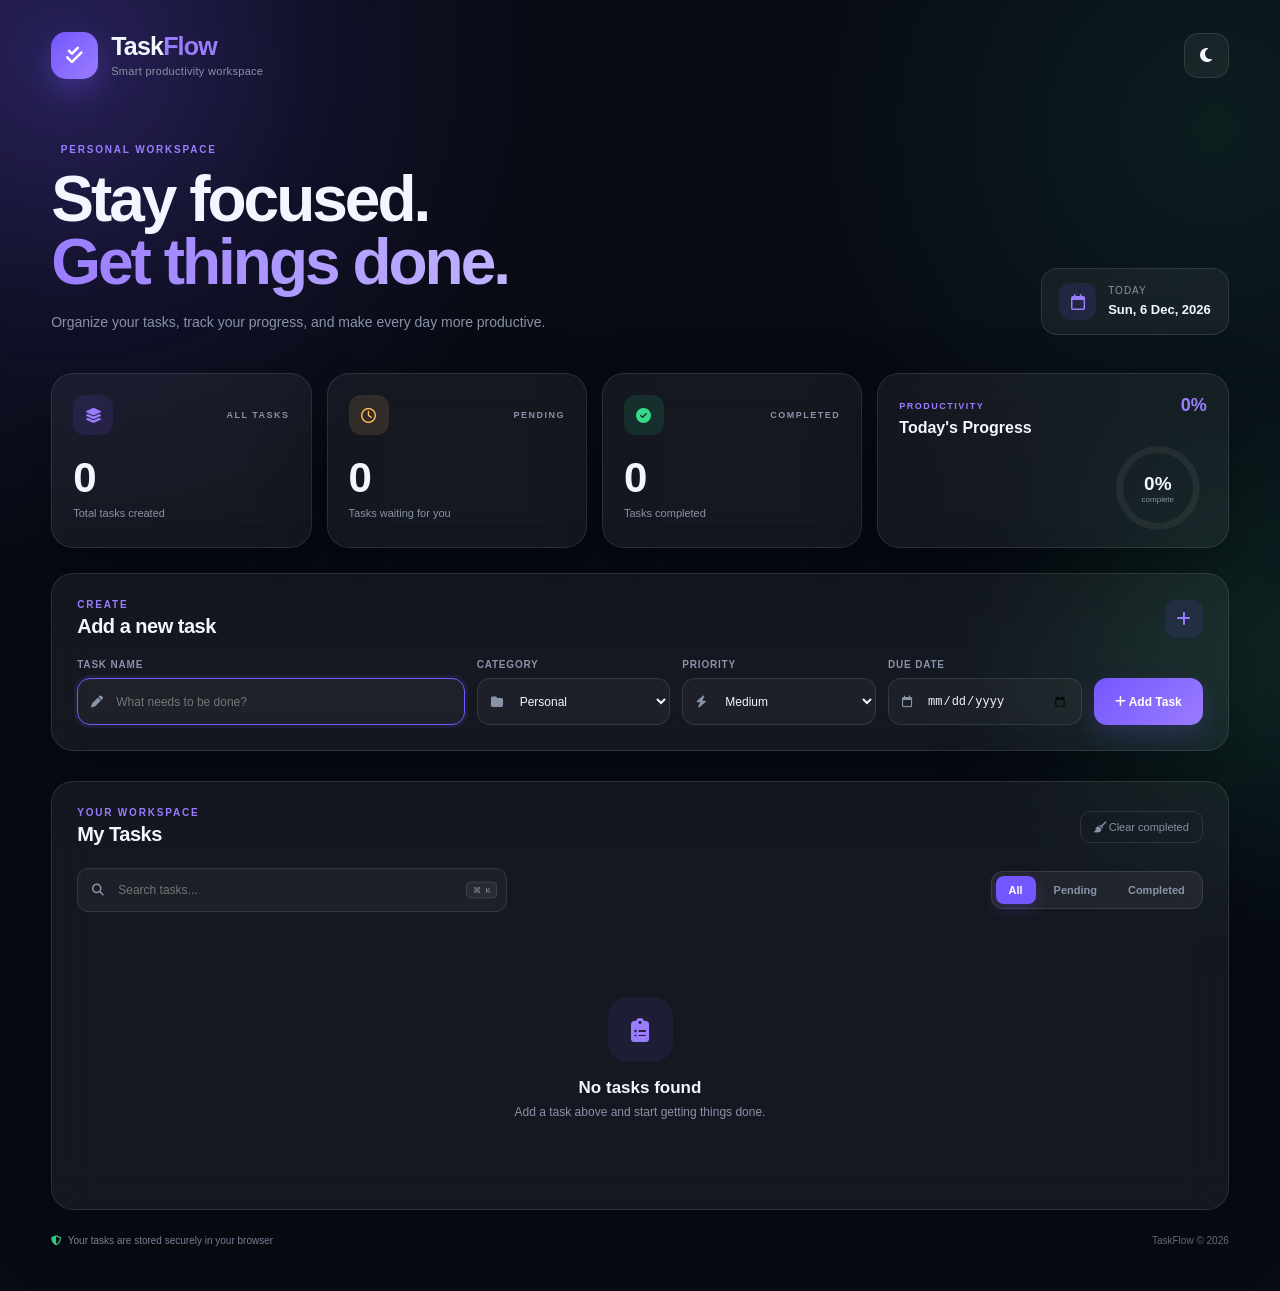
==== commit 1d30cedf: "Add To-Do List Task CODSOFT Task - To-Do List Web Application" ====
--- a/index.html
+++ b/index.html
@@ -5,943 +5,655 @@
     <meta charset="UTF-8">
     <meta name="viewport" content="width=device-width, initial-scale=1.0">
 
-    <title>Rushikesh Telangade | Portfolio</title>
+    <title>TaskFlow | Smart Task Manager</title>
 
     <link rel="stylesheet" href="style.css">
 
-    <!-- Google Font -->
-    <link rel="preconnect" href="https://fonts.googleapis.com">
-    <link rel="preconnect" href="https://fonts.gstatic.com" crossorigin>
-
-    <link href="https://fonts.googleapis.com/css2?family=Poppins:wght@300;400;500;600;700&display=swap"
-        rel="stylesheet">
-
-    <!-- Font Awesome -->
-    <link rel="stylesheet"
-        href="https://cdnjs.cloudflare.com/ajax/libs/font-awesome/6.5.2/css/all.min.css">
+    <link
+        rel="stylesheet"
+        href="https://cdnjs.cloudflare.com/ajax/libs/font-awesome/6.5.2/css/all.min.css"
+    >
 </head>
 
-
 <body>
 
-    <!-- ================= NAVBAR ================= -->
-
-    <header class="header">
-
-        <a href="#home" class="logo">
-            Rushikesh<span>.</span>
-        </a>
-
-
-        <nav class="navbar" id="navbar">
-
-            <a href="#home" class="nav-link active">Home</a>
-            <a href="#about" class="nav-link">About</a>
-            <a href="#skills" class="nav-link">Skills</a>
-            <a href="#projects" class="nav-link">Projects</a>
-            <a href="#certifications" class="nav-link">Certifications</a>
-            <a href="#resume" class="nav-link">Resume</a>
-            <a href="#contact" class="nav-link">Contact</a>
-
-        </nav>
-
-
-        <div class="nav-buttons">
-
-            <button id="themeToggle" class="icon-btn">
-                <i class="fa-solid fa-moon"></i>
+    <!-- Background Effects -->
+    <div class="bg-blur blur-one"></div>
+    <div class="bg-blur blur-two"></div>
+
+    <main class="app-container">
+
+        <!-- ================= HEADER ================= -->
+
+        <header class="topbar">
+
+            <div class="brand">
+
+                <div class="brand-icon">
+                    <i class="fa-solid fa-check-double"></i>
+                </div>
+
+                <div>
+                    <h1>Task<span>Flow</span></h1>
+                    <p>Smart productivity workspace</p>
+                </div>
+
+            </div>
+
+            <div class="header-actions">
+
+                <button
+                    class="icon-button"
+                    id="themeBtn"
+                    title="Toggle theme"
+                >
+                    <i class="fa-solid fa-moon"></i>
+                </button>
+
+            </div>
+
+        </header>
+
+
+        <!-- ================= WELCOME ================= -->
+
+        <section class="welcome">
+
+            <div>
+                <p class="eyebrow">
+                    <i class="fa-solid fa-sparkles"></i>
+                    PERSONAL WORKSPACE
+                </p>
+
+                <h2>
+                    Stay focused.<br>
+                    <span>Get things done.</span>
+                </h2>
+
+                <p class="welcome-text">
+                    Organize your tasks, track your progress,
+                    and make every day more productive.
+                </p>
+            </div>
+
+            <div class="welcome-date">
+
+                <i class="fa-regular fa-calendar"></i>
+
+                <div>
+                    <small>Today</small>
+                    <strong id="currentDate">
+                        --
+                    </strong>
+                </div>
+
+            </div>
+
+        </section>
+
+
+        <!-- ================= STATS ================= -->
+
+        <section class="dashboard-grid">
+
+            <div class="stat-card total-card">
+
+                <div class="stat-top">
+
+                    <div class="stat-icon">
+                        <i class="fa-solid fa-layer-group"></i>
+                    </div>
+
+                    <span>ALL TASKS</span>
+
+                </div>
+
+                <strong id="totalTasks">0</strong>
+
+                <p>Total tasks created</p>
+
+            </div>
+
+
+            <div class="stat-card pending-card">
+
+                <div class="stat-top">
+
+                    <div class="stat-icon">
+                        <i class="fa-regular fa-clock"></i>
+                    </div>
+
+                    <span>PENDING</span>
+
+                </div>
+
+                <strong id="pendingTasks">0</strong>
+
+                <p>Tasks waiting for you</p>
+
+            </div>
+
+
+            <div class="stat-card completed-card">
+
+                <div class="stat-top">
+
+                    <div class="stat-icon">
+                        <i class="fa-solid fa-circle-check"></i>
+                    </div>
+
+                    <span>COMPLETED</span>
+
+                </div>
+
+                <strong id="completedTasks">0</strong>
+
+                <p>Tasks completed</p>
+
+            </div>
+
+
+            <div class="progress-card">
+
+                <div class="progress-heading">
+
+                    <div>
+                        <span>PRODUCTIVITY</span>
+                        <h3>Today's Progress</h3>
+                    </div>
+
+                    <div class="progress-number">
+                        <span id="progressPercent">0%</span>
+                    </div>
+
+                </div>
+
+                <div class="circular-progress">
+
+                    <svg viewBox="0 0 120 120">
+
+                        <circle
+                            class="progress-bg"
+                            cx="60"
+                            cy="60"
+                            r="50"
+                        ></circle>
+
+                        <circle
+                            class="progress-circle"
+                            id="progressCircle"
+                            cx="60"
+                            cy="60"
+                            r="50"
+                        ></circle>
+
+                    </svg>
+
+                    <div class="circle-content">
+
+                        <strong id="circlePercent">
+                            0%
+                        </strong>
+
+                        <small>complete</small>
+
+                    </div>
+
+                </div>
+
+            </div>
+
+        </section>
+
+
+        <!-- ================= ADD TASK ================= -->
+
+        <section class="add-task-card">
+
+            <div class="section-heading">
+
+                <div>
+                    <span class="section-label">
+                        CREATE
+                    </span>
+
+                    <h3>Add a new task</h3>
+                </div>
+
+                <div class="section-icon">
+                    <i class="fa-solid fa-plus"></i>
+                </div>
+
+            </div>
+
+
+            <div class="task-form">
+
+                <div class="input-group task-name-input">
+
+                    <label>
+                        Task name
+                    </label>
+
+                    <div class="input-wrapper">
+
+                        <i class="fa-solid fa-pen"></i>
+
+                        <input
+                            type="text"
+                            id="taskInput"
+                            placeholder="What needs to be done?"
+                            maxlength="100"
+                        >
+
+                    </div>
+
+                </div>
+
+
+                <div class="input-group">
+
+                    <label>
+                        Category
+                    </label>
+
+                    <div class="input-wrapper">
+
+                        <i class="fa-solid fa-folder"></i>
+
+                        <select id="categoryInput">
+
+                            <option value="Personal">
+                                Personal
+                            </option>
+
+                            <option value="College">
+                                College
+                            </option>
+
+                            <option value="Project">
+                                Project
+                            </option>
+
+                            <option value="Work">
+                                Work
+                            </option>
+
+                        </select>
+
+                    </div>
+
+                </div>
+
+
+                <div class="input-group">
+
+                    <label>
+                        Priority
+                    </label>
+
+                    <div class="input-wrapper">
+
+                        <i class="fa-solid fa-bolt"></i>
+
+                        <select id="priorityInput">
+
+                            <option value="Low">
+                                Low
+                            </option>
+
+                            <option value="Medium" selected>
+                                Medium
+                            </option>
+
+                            <option value="High">
+                                High
+                            </option>
+
+                        </select>
+
+                    </div>
+
+                </div>
+
+
+                <div class="input-group">
+
+                    <label>
+                        Due date
+                    </label>
+
+                    <div class="input-wrapper">
+
+                        <i class="fa-regular fa-calendar"></i>
+
+                        <input
+                            type="date"
+                            id="dueDateInput"
+                        >
+
+                    </div>
+
+                </div>
+
+
+                <button
+                    class="add-button"
+                    id="addTaskBtn"
+                >
+
+                    <i class="fa-solid fa-plus"></i>
+
+                    Add Task
+
+                </button>
+
+            </div>
+
+        </section>
+
+
+        <!-- ================= TASK AREA ================= -->
+
+        <section class="tasks-section">
+
+            <div class="tasks-header">
+
+                <div>
+
+                    <span class="section-label">
+                        YOUR WORKSPACE
+                    </span>
+
+                    <h3>My Tasks</h3>
+
+                </div>
+
+                <button
+                    class="clear-button"
+                    id="clearCompletedBtn"
+                >
+                    <i class="fa-solid fa-broom"></i>
+                    Clear completed
+                </button>
+
+            </div>
+
+
+            <!-- Search -->
+
+            <div class="toolbar">
+
+                <div class="search-box">
+
+                    <i class="fa-solid fa-magnifying-glass"></i>
+
+                    <input
+                        type="text"
+                        id="searchInput"
+                        placeholder="Search tasks..."
+                    >
+
+                    <kbd>⌘ K</kbd>
+
+                </div>
+
+
+                <div class="filter-buttons">
+
+                    <button
+                        class="filter-btn active"
+                        data-filter="all"
+                    >
+                        All
+                    </button>
+
+                    <button
+                        class="filter-btn"
+                        data-filter="pending"
+                    >
+                        Pending
+                    </button>
+
+                    <button
+                        class="filter-btn"
+                        data-filter="completed"
+                    >
+                        Completed
+                    </button>
+
+                </div>
+
+            </div>
+
+
+            <!-- Tasks -->
+
+            <div id="taskList"></div>
+
+
+            <!-- Empty -->
+
+            <div
+                class="empty-state"
+                id="emptyState"
+            >
+
+                <div class="empty-icon">
+                    <i class="fa-solid fa-clipboard-list"></i>
+                </div>
+
+                <h3>No tasks found</h3>
+
+                <p>
+                    Add a task above and start getting things done.
+                </p>
+
+            </div>
+
+        </section>
+
+
+        <!-- ================= FOOTER ================= -->
+
+        <footer>
+
+            <p>
+                <i class="fa-solid fa-shield-halved"></i>
+                Your tasks are stored securely in your browser
+            </p>
+
+            <span>
+                TaskFlow © 2026
+            </span>
+
+        </footer>
+
+    </main>
+
+
+    <!-- ================= EDIT MODAL ================= -->
+
+    <div
+        class="modal-overlay"
+        id="editModal"
+    >
+
+        <div class="modal">
+
+            <button
+                class="modal-close"
+                id="closeModal"
+            >
+                <i class="fa-solid fa-xmark"></i>
             </button>
 
-            <button id="menuToggle" class="icon-btn menu-btn">
-                <i class="fa-solid fa-bars"></i>
+            <div class="modal-icon">
+                <i class="fa-solid fa-pen-to-square"></i>
+            </div>
+
+            <span class="section-label">
+                EDIT TASK
+            </span>
+
+            <h3>Update your task</h3>
+
+            <input
+                type="hidden"
+                id="editTaskId"
+            >
+
+            <div class="modal-input">
+
+                <label>Task name</label>
+
+                <input
+                    type="text"
+                    id="editTaskTitle"
+                    maxlength="100"
+                >
+
+            </div>
+
+
+            <div class="modal-row">
+
+                <div class="modal-input">
+
+                    <label>Category</label>
+
+                    <select id="editCategory">
+
+                        <option value="Personal">
+                            Personal
+                        </option>
+
+                        <option value="College">
+                            College
+                        </option>
+
+                        <option value="Project">
+                            Project
+                        </option>
+
+                        <option value="Work">
+                            Work
+                        </option>
+
+                    </select>
+
+                </div>
+
+
+                <div class="modal-input">
+
+                    <label>Priority</label>
+
+                    <select id="editPriority">
+
+                        <option value="Low">
+                            Low
+                        </option>
+
+                        <option value="Medium">
+                            Medium
+                        </option>
+
+                        <option value="High">
+                            High
+                        </option>
+
+                    </select>
+
+                </div>
+
+            </div>
+
+
+            <div class="modal-input">
+
+                <label>Due date</label>
+
+                <input
+                    type="date"
+                    id="editDueDate"
+                >
+
+            </div>
+
+
+            <button
+                class="save-edit-button"
+                id="saveEditBtn"
+            >
+
+                <i class="fa-solid fa-check"></i>
+
+                Save Changes
+
             </button>
 
         </div>
 
-    </header>
-
-
-
-    <!-- ================= HOME ================= -->
-
-    <section class="home section" id="home">
-
-        <div class="home-content">
-
-            <p class="small-text">
-                HELLO, I'M
+    </div>
+
+
+    <!-- ================= DELETE MODAL ================= -->
+
+    <div
+        class="modal-overlay"
+        id="deleteModal"
+    >
+
+        <div class="modal delete-modal">
+
+            <div class="delete-icon">
+                <i class="fa-solid fa-trash"></i>
+            </div>
+
+            <h3>Delete this task?</h3>
+
+            <p>
+                This action cannot be undone.
             </p>
 
-            <h1>
-                Rushikesh <span>Telangade</span>
-            </h1>
-
-            <h2>
-                <span id="typingText"></span>
-            </h2>
-
-            <p class="hero-description">
-                Computer Science Engineering student passionate about
-                frontend development, Python, data analytics and
-                emerging technologies.
-            </p>
-
-
-            <div class="home-buttons">
-
-                <a href="#projects" class="btn primary-btn">
-                    View My Work
-                    <i class="fa-solid fa-arrow-right"></i>
-                </a>
-
-                <a href="resume.pdf" download class="btn secondary-btn">
-                    Download Resume
-                    <i class="fa-solid fa-download"></i>
-                </a>
-
-            </div>
-
-
-            <div class="social-links">
-
-                <a href="https://linkedin.com/in/rushi-telangade"
-                    target="_blank"
-                    rel="noopener noreferrer">
-
-                    <i class="fa-brands fa-linkedin-in"></i>
-
-                </a>
-
-
-                <a href="https://github.com/rushitelangade"
-                    target="_blank"
-                    rel="noopener noreferrer">
-
-                    <i class="fa-brands fa-github"></i>
-
-                </a>
-
-
-                <a href="mailto:rushigtelangade@gmail.com">
-
-                    <i class="fa-solid fa-envelope"></i>
-
-                </a>
+            <div class="delete-actions">
+
+                <button
+                    class="cancel-delete"
+                    id="cancelDelete"
+                >
+                    Cancel
+                </button>
+
+                <button
+                    class="confirm-delete"
+                    id="confirmDelete"
+                >
+                    Delete
+                </button>
 
             </div>
 
         </div>
 
-
-
-        <!-- PROFILE IMAGE -->
-
-        <div class="home-image">
-
-            <div class="image-circle">
-
-                <img src="image/profile.jpeg"
-                    alt="Rushikesh Telangade">
-
-            </div>
-
-        </div>
-
-    </section>
-
-
-
-    <!-- ================= ABOUT ================= -->
-
-    <section class="about section" id="about">
-
-        <div class="section-heading reveal">
-
-            <p>ABOUT ME</p>
-
-            <h2>
-                Building my journey in
-                <span>Technology</span>
-            </h2>
-
-        </div>
-
-
-        <div class="about-container">
-
-            <div class="about-image reveal">
-
-                <img src="image/profile.jpeg"
-                    alt="Rushikesh Telangade">
-
-            </div>
-
-
-            <div class="about-content reveal">
-
-                <h3>
-                    Computer Science Engineering Student
-                </h3>
-
-                <p>
-                    I am a third-year Computer Science Engineering student
-                    interested in software development, frontend development,
-                    data analytics, machine learning and cybersecurity.
-                </p>
-
-                <p>
-                    I enjoy building practical projects and continuously
-                    improving my technical skills through projects,
-                    certifications and learning.
-                </p>
-
-
-                <div class="about-info">
-
-                    <div>
-                        <strong>Education</strong>
-                        <span>B.E. Computer Science Engineering</span>
-                    </div>
-
-                    <div>
-                        <strong>University</strong>
-                        <span>KBCNMU, Jalgaon</span>
-                    </div>
-
-                    <div>
-                        <strong>CGPA</strong>
-                        <span>7.87</span>
-                    </div>
-
-                    <div>
-                        <strong>Location</strong>
-                        <span>Buldhana, Maharashtra</span>
-                    </div>
-
-                </div>
-
-            </div>
-
-        </div>
-
-    </section>
-
-
-
-    <!-- ================= SKILLS ================= -->
-
-    <section class="skills section" id="skills">
-
-        <div class="section-heading reveal">
-
-            <p>MY SKILLS</p>
-
-            <h2>
-                Technologies I
-                <span>Work With</span>
-            </h2>
-
-        </div>
-
-
-        <div class="skills-grid">
-
-            <div class="skill-card reveal">
-                <i class="fa-solid fa-c"></i>
-                <h3>C</h3>
-                <p>Programming</p>
-            </div>
-
-            <div class="skill-card reveal">
-                <i class="fa-brands fa-python"></i>
-                <h3>Python</h3>
-                <p>Programming & Data</p>
-            </div>
-
-            <div class="skill-card reveal">
-                <i class="fa-brands fa-html5"></i>
-                <h3>HTML</h3>
-                <p>Web Structure</p>
-            </div>
-
-            <div class="skill-card reveal">
-                <i class="fa-brands fa-css3-alt"></i>
-                <h3>CSS</h3>
-                <p>Web Styling</p>
-            </div>
-
-            <div class="skill-card reveal">
-                <i class="fa-brands fa-js"></i>
-                <h3>JavaScript</h3>
-                <p>Web Interactivity</p>
-            </div>
-
-            <div class="skill-card reveal">
-                <i class="fa-solid fa-database"></i>
-                <h3>MySQL</h3>
-                <p>Database</p>
-            </div>
-
-            <div class="skill-card reveal">
-                <i class="fa-solid fa-chart-line"></i>
-                <h3>Data Analytics</h3>
-                <p>Pandas • NumPy • Matplotlib</p>
-            </div>
-
-            <div class="skill-card reveal">
-                <i class="fa-solid fa-brain"></i>
-                <h3>Machine Learning</h3>
-                <p>Fundamentals</p>
-            </div>
-
-            <div class="skill-card reveal">
-                <i class="fa-solid fa-code-branch"></i>
-                <h3>Git & GitHub</h3>
-                <p>Version Control</p>
-            </div>
-
-            <div class="skill-card reveal">
-                <i class="fa-solid fa-network-wired"></i>
-                <h3>DSA</h3>
-                <p>Basic Concepts</p>
-            </div>
-
-        </div>
-
-    </section>
-
-
-
-    <!-- ================= PROJECTS ================= -->
-
-    <section class="projects section" id="projects">
-
-        <div class="section-heading reveal">
-
-            <p>MY PROJECTS</p>
-
-            <h2>
-                Things I have
-                <span>Built</span>
-            </h2>
-
-        </div>
-
-
-
-        <!-- ===== ZOMATO FEATURED PROJECT ===== -->
-
-        <div class="featured-project reveal">
-
-            <div class="project-images">
-
-                <div class="main-project-image">
-
-                    <img src="image/zomato1.png"
-                        alt="Zomato Frontend Screenshot 1">
-
-                    <div class="image-label">
-                        Featured Project
-                    </div>
-
-                </div>
-
-
-                <div class="small-project-images">
-
-                    <div class="project-img-box">
-
-                        <img src="image/zomato2.png"
-                            alt="Zomato Frontend Screenshot 2">
-
-                    </div>
-
-
-                    <div class="project-img-box">
-
-                        <img src="image/zomato3.png"
-                            alt="Zomato Frontend Screenshot 3">
-
-                    </div>
-
-                </div>
-
-            </div>
-
-
-
-            <!-- PROJECT INFORMATION -->
-
-            <div class="featured-project-content">
-
-                <p class="project-number">
-                    01 / FEATURED PROJECT
-                </p>
-
-
-                <h3>
-                    Zomato Frontend Page
-                </h3>
-
-
-                <p class="project-description">
-
-                    A responsive food-delivery interface inspired by
-                    the Zomato platform. The project focuses on creating
-                    a clean and modern user interface using HTML, CSS
-                    and JavaScript.
-
-                </p>
-
-
-                <div class="project-tags">
-
-                    <span>HTML</span>
-                    <span>CSS</span>
-                    <span>JavaScript</span>
-                    <span>Responsive Design</span>
-
-                </div>
-
-
-                <div class="project-buttons">
-
-                    <a href="https://github.com/rushitelangade"
-                        target="_blank"
-                        rel="noopener noreferrer"
-                        class="btn primary-btn">
-
-                        <i class="fa-brands fa-github"></i>
-                        GitHub
-
-                    </a>
-
-
-                    <a href="#"
-                        class="btn secondary-btn">
-
-                        <i class="fa-solid fa-arrow-up-right-from-square"></i>
-                        Live Demo
-
-                    </a>
-
-                </div>
-
-            </div>
-
-        </div>
-
-
-
-        <!-- ===== OTHER PROJECTS ===== -->
-
-        <div class="project-grid">
-
-
-            <!-- ===== FAKE NEWS ===== -->
-
-            <div class="project-card reveal">
-
-                <div class="project-card-image">
-
-                    <img src="image\fakenews.png"
-                        alt="Fake News Detection Project Screenshot">
-
-                    <div class="project-overlay">
-
-                        <a href="image\fakenews.png"
-                            target="_blank"
-                            title="View Screenshot">
-
-                            <i class="fa-solid fa-expand"></i>
-
-                        </a>
-
-
-                        <a href="https://github.com/rushitelangade"
-                            target="_blank"
-                            rel="noopener noreferrer"
-                            title="GitHub">
-
-                            <i class="fa-brands fa-github"></i>
-
-                        </a>
-
-                    </div>
-
-                </div>
-
-
-                <div class="project-card-content">
-
-                    <span class="project-number">
-                        02 / MACHINE LEARNING
-                    </span>
-
-                    <h3>
-                        Fake News Detection using Machine Learning
-                    </h3>
-
-                    <p>
-                        Machine learning project for classifying
-                        news articles as real or fake.
-                    </p>
-
-
-                    <div class="mini-tags">
-
-                        <span>Python</span>
-                        <span>Machine Learning</span>
-                        <span>Data Preprocessing</span>
-
-                    </div>
-
-
-                    <div class="project-card-footer">
-
-                        <span>
-                            <i class="fa-solid fa-brain"></i>
-                            ML Project
-                        </span>
-
-                        <a href="https://github.com/rushitelangade"
-                            target="_blank"
-                            rel="noopener noreferrer">
-
-                            View GitHub
-                            <i class="fa-solid fa-arrow-right"></i>
-
-                        </a>
-
-                    </div>
-
-                </div>
-
-            </div>
-
-
-
-            <!-- ===== ARDUINO ===== -->
-
-            <div class="project-card project-text-only reveal">
-
-                <div class="project-icon-large">
-
-                    <i class="fa-solid fa-car"></i>
-
-                </div>
-
-
-                <div class="project-card-content">
-
-                    <span class="project-number">
-                        03 / EMBEDDED SYSTEM
-                    </span>
-
-                    <h3>
-                        Automated Car Parking System using Arduino Uno
-                    </h3>
-
-                    <p>
-                        Automated parking system using Arduino Uno
-                        and sensors for vehicle detection and
-                        parking automation.
-                    </p>
-
-
-                    <div class="mini-tags">
-
-                        <span>Arduino Uno</span>
-                        <span>Sensors</span>
-                        <span>Embedded Programming</span>
-
-                    </div>
-
-
-                    <div class="project-card-footer">
-
-                        <span>
-                            <i class="fa-solid fa-microchip"></i>
-                            Hardware Project
-                        </span>
-
-                    </div>
-
-                </div>
-
-            </div>
-
-        </div>
-
-    </section>
-
-
-
-    <!-- ================= CERTIFICATIONS ================= -->
-
-    <section class="certifications section" id="certifications">
-
-        <div class="section-heading reveal">
-
-            <p>CERTIFICATIONS</p>
-
-            <h2>
-                Learning &
-                <span>Achievements</span>
-            </h2>
-
-        </div>
-
-
-        <div class="cert-grid">
-
-
-            <!-- DELOITTE -->
-
-            <div class="cert-card reveal">
-
-                <div class="cert-icon">
-                    <i class="fa-solid fa-shield-halved"></i>
-                </div>
-
-                <div>
-
-                    <span>FORAGE</span>
-
-                    <h3>
-                        Deloitte Cyber Security Job Simulation
-                    </h3>
-
-                    <p>
-                        Cybersecurity incident analysis,
-                        vulnerabilities and mitigation.
-                    </p>
-
-                    <a href="certificates/Certificate_DELOITTE.pdf"
-                        target="_blank">
-
-                        View Certificate
-                        <i class="fa-solid fa-arrow-up-right-from-square"></i>
-
-                    </a>
-
-                </div>
-
-            </div>
-
-
-
-            <!-- TATA -->
-
-            <div class="cert-card reveal">
-
-                <div class="cert-icon">
-                    <i class="fa-solid fa-chart-column"></i>
-                </div>
-
-                <div>
-
-                    <span>FORAGE</span>
-
-                    <h3>
-                        GenAI Data Analytics Job Simulation
-                    </h3>
-
-                    <p>
-                        Exploratory data analysis and
-                        predictive modelling planning.
-                    </p>
-
-                    <a href="certificates/TATA Simulation Certificate.pdf"
-                        target="_blank">
-
-                        View Certificate
-                        <i class="fa-solid fa-arrow-up-right-from-square"></i>
-
-                    </a>
-
-                </div>
-
-            </div>
-
-
-
-            <!-- HACKATHON -->
-
-            <div class="cert-card reveal">
-
-                <div class="cert-icon">
-                    <i class="fa-solid fa-trophy"></i>
-                </div>
-
-                <div>
-
-                    <span>HACKATHON</span>
-
-                    <h3>
-                        Hackathon Participation
-                    </h3>
-
-                    <p>
-                        Participated in a hackathon as a team member
-                        and worked on an AI-based cybersecurity problem.
-                    </p>
-
-                    <a href="certificates\rushikesh.pdf"
-                        target="_blank">
-
-                        View Certificate
-                        <i class="fa-solid fa-arrow-up-right-from-square"></i>
-
-                    </a>
-
-                </div>
-
-            </div>
-
-        </div>
-
-    </section>
-
-
-
-    <!-- ================= RESUME ================= -->
-
-    <section class="resume section" id="resume">
-
-        <div class="resume-box reveal">
-
-            <div>
-
-                <p>MY RESUME</p>
-
-                <h2>
-                    Want to know more
-                    <span>about me?</span>
-                </h2>
-
-                <p>
-                    Download my resume to explore my education,
-                    skills, projects and certifications.
-                </p>
-
-            </div>
-
-
-            <a href="resume.pdf"
-                download
-                class="btn primary-btn">
-
-                Download CV
-                <i class="fa-solid fa-download"></i>
-
-            </a>
-
-        </div>
-
-    </section>
-
-
-
-    <!-- ================= CONTACT ================= -->
-
-    <section class="contact section" id="contact">
-
-        <div class="section-heading reveal">
-
-            <p>CONTACT ME</p>
-
-            <h2>
-                Let's
-                <span>Connect</span>
-            </h2>
-
-        </div>
-
-
-        <div class="contact-container">
-
-
-            <div class="contact-info reveal">
-
-                <h3>
-                    Have a project or opportunity?
-                </h3>
-
-                <p>
-                    Feel free to connect with me through
-                    email or social platforms.
-                </p>
-
-
-                <div class="contact-item">
-
-                    <i class="fa-solid fa-envelope"></i>
-
-                    <div>
-
-                        <span>Email</span>
-
-                        <a href="mailto:rushigtelangade@gmail.com">
-                            rushigtelangade@gmail.com
-                        </a>
-
-                    </div>
-
-                </div>
-
-
-                <div class="contact-item">
-
-                    <i class="fa-brands fa-linkedin"></i>
-
-                    <div>
-
-                        <span>LinkedIn</span>
-
-                        <a href="https://linkedin.com/in/rushi-telangade"
-                            target="_blank">
-
-                            linkedin.com/in/rushi-telangade
-
-                        </a>
-
-                    </div>
-
-                </div>
-
-
-                <div class="contact-item">
-
-                    <i class="fa-brands fa-github"></i>
-
-                    <div>
-
-                        <span>GitHub</span>
-
-                        <a href="https://github.com/rushitelangade"
-                            target="_blank">
-
-                            github.com/rushitelangade
-
-                        </a>
-
-                    </div>
-
-                </div>
-
-            </div>
-
-
-
-            <form id="contactForm" class="contact-form reveal">
-
-                <div class="input-row">
-
-                    <input type="text"
-                        id="name"
-                        placeholder="Your Name">
-
-                    <input type="email"
-                        id="email"
-                        placeholder="Your Email">
-
-                </div>
-
-
-                <input type="text"
-                    id="subject"
-                    placeholder="Subject">
-
-
-                <textarea id="message"
-                    rows="7"
-                    placeholder="Your Message"></textarea>
-
-
-                <button type="submit"
-                    class="btn primary-btn">
-
-                    Send Message
-                    <i class="fa-solid fa-paper-plane"></i>
-
-                </button>
-
-
-                <p id="formMessage"></p>
-
-            </form>
-
-        </div>
-
-    </section>
-
-
-
-    <!-- ================= FOOTER ================= -->
-
-    <footer>
-
-        <div class="footer-content">
-
-            <h3>
-                Rushikesh<span>.</span>
-            </h3>
-
-            <p>
-                Computer Science Engineering Student
-            </p>
-
-
-            <div class="footer-social">
-
-                <a href="https://linkedin.com/in/rushi-telangade"
-                    target="_blank">
-
-                    <i class="fa-brands fa-linkedin-in"></i>
-
-                </a>
-
-
-                <a href="https://github.com/rushitelangade"
-                    target="_blank"
-                    rel="noopener noreferrer">
-
-                    <i class="fa-brands fa-github"></i>
-
-                </a>
-
-
-                <a href="mailto:rushigtelangade@gmail.com">
-
-                    <i class="fa-solid fa-envelope"></i>
-
-                </a>
-
-            </div>
-
-
-            <p class="copyright">
-
-                © 2026 Rushikesh Telangade.
-                All Rights Reserved.
-
-            </p>
-
-        </div>
-
-    </footer>
-
-
-
-    <!-- BACK TO TOP -->
-
-    <button id="backToTop">
-
-        <i class="fa-solid fa-arrow-up"></i>
-
-    </button>
-
+    </div>
+
+
+    <!-- Toast -->
+
+    <div
+        class="toast"
+        id="toast"
+    >
+
+        <i id="toastIcon"></i>
+
+        <span id="toastMessage">
+            Done
+        </span>
+
+    </div>
 
 
     <script src="script.js"></script>
--- a/style.css
+++ b/style.css
@@ -1,62 +1,6 @@
-/* =========================================================
-   RUSHIKESH TELANGADE — PREMIUM PORTFOLIO UI
-   ========================================================= */
-
-@import url('https://fonts.googleapis.com/css2?family=Inter:wght@400;500;600;700;800&family=Poppins:wght@400;500;600;700;800&display=swap');
-
-
-/* =========================================================
-   ROOT
-   ========================================================= */
-
-:root {
-    --bg: #070b14;
-    --bg-soft: #0c1220;
-    --card: rgba(17, 24, 39, 0.72);
-    --card-solid: #111827;
-
-    --text: #f8fafc;
-    --text-soft: #a8b3c7;
-    --text-muted: #718096;
-
-    --primary: #6d5dfc;
-    --primary-light: #8b7fff;
-    --secondary: #00d4ff;
-
-    --border: rgba(255, 255, 255, 0.09);
-    --border-hover: rgba(109, 93, 252, 0.55);
-
-    --shadow: 0 25px 70px rgba(0, 0, 0, 0.38);
-    --shadow-small: 0 12px 35px rgba(0, 0, 0, 0.25);
-
-    --radius: 22px;
-    --header-height: 78px;
-
-    --transition: 0.35s cubic-bezier(.2,.8,.2,1);
-}
-
-
-body.light-theme {
-    --bg: #f5f7fb;
-    --bg-soft: #edf1f7;
-    --card: rgba(255, 255, 255, 0.78);
-    --card-solid: #ffffff;
-
-    --text: #111827;
-    --text-soft: #4b5563;
-    --text-muted: #6b7280;
-
-    --border: rgba(15, 23, 42, 0.09);
-    --border-hover: rgba(109, 93, 252, 0.35);
-
-    --shadow: 0 25px 70px rgba(15, 23, 42, 0.12);
-    --shadow-small: 0 12px 35px rgba(15, 23, 42, 0.10);
-}
-
-
-/* =========================================================
-   RESET
-   ========================================================= */
+/* =========================================
+   TASKFLOW - PREMIUM TODO APP
+   ========================================= */
 
 * {
     margin: 0;
@@ -64,2018 +8,1888 @@
     box-sizing: border-box;
 }
 
+:root {
+    --bg: #080b14;
+    --bg-secondary: #0d1220;
+
+    --card: rgba(255, 255, 255, 0.055);
+    --card-hover: rgba(255, 255, 255, 0.085);
+
+    --border: rgba(255, 255, 255, 0.10);
+
+    --text: #f4f6ff;
+    --muted: #8993a8;
+
+    --primary: #7557ff;
+    --primary-2: #9a7cff;
+
+    --green: #35d98a;
+    --red: #ff5f73;
+    --yellow: #ffbd59;
+    --blue: #55a7ff;
+
+    --radius: 22px;
+
+    --shadow:
+        0 25px 70px rgba(0, 0, 0, 0.30);
+}
+
+body.light {
+    --bg: #f4f6fb;
+    --bg-secondary: #ffffff;
+
+    --card: rgba(255, 255, 255, 0.82);
+    --card-hover: #ffffff;
+
+    --border: rgba(20, 30, 60, 0.09);
+
+    --text: #172033;
+    --muted: #687386;
+
+    --shadow:
+        0 20px 60px rgba(50, 60, 90, 0.12);
+}
+
 html {
     scroll-behavior: smooth;
-    scroll-padding-top: 100px;
 }
 
 body {
-    font-family: "Inter", sans-serif;
-    background:
-        radial-gradient(circle at 10% 10%, rgba(109, 93, 252, .12), transparent 28%),
-        radial-gradient(circle at 90% 20%, rgba(0, 212, 255, .08), transparent 25%),
+    min-height: 100vh;
+
+    font-family:
+        Inter,
+        -apple-system,
+        BlinkMacSystemFont,
+        "Segoe UI",
+        Arial,
+        sans-serif;
+
+    color: var(--text);
+
+    background:
+        radial-gradient(
+            circle at 5% 5%,
+            rgba(117, 87, 255, 0.18),
+            transparent 28%
+        ),
+        radial-gradient(
+            circle at 95% 10%,
+            rgba(53, 217, 138, 0.09),
+            transparent 25%
+        ),
         var(--bg);
 
+    transition:
+        background 0.35s ease,
+        color 0.35s ease;
+
+    overflow-x: hidden;
+}
+
+
+/* =========================================
+   BACKGROUND
+   ========================================= */
+
+.bg-blur {
+    position: fixed;
+
+    width: 320px;
+    height: 320px;
+
+    border-radius: 50%;
+
+    filter: blur(100px);
+
+    opacity: 0.16;
+
+    pointer-events: none;
+
+    z-index: -1;
+}
+
+.blur-one {
+    background: #7557ff;
+
+    top: -120px;
+    left: -100px;
+}
+
+.blur-two {
+    background: #35d98a;
+
+    right: -120px;
+    bottom: 10%;
+}
+
+
+/* =========================================
+   MAIN CONTAINER
+   ========================================= */
+
+.app-container {
+    width: min(1180px, 92%);
+
+    margin: auto;
+
+    padding:
+        32px 0
+        45px;
+}
+
+
+/* =========================================
+   HEADER
+   ========================================= */
+
+.topbar {
+    display: flex;
+
+    align-items: center;
+
+    justify-content: space-between;
+
+    margin-bottom: 65px;
+}
+
+.brand {
+    display: flex;
+
+    align-items: center;
+
+    gap: 13px;
+}
+
+.brand-icon {
+    width: 47px;
+    height: 47px;
+
+    display: flex;
+
+    align-items: center;
+    justify-content: center;
+
+    border-radius: 15px;
+
+    color: white;
+
+    background:
+        linear-gradient(
+            135deg,
+            var(--primary),
+            var(--primary-2)
+        );
+
+    box-shadow:
+        0 12px 30px
+        rgba(117, 87, 255, 0.32);
+
+    font-size: 19px;
+}
+
+.brand h1 {
+    font-size: 25px;
+
+    letter-spacing: -0.8px;
+
+    line-height: 1;
+}
+
+.brand h1 span {
+    color: var(--primary-2);
+}
+
+.brand p {
+    margin-top: 6px;
+
+    font-size: 11px;
+
+    color: var(--muted);
+
+    letter-spacing: 0.3px;
+}
+
+.header-actions {
+    display: flex;
+
+    gap: 10px;
+}
+
+.icon-button {
+    width: 45px;
+    height: 45px;
+
+    border: 1px solid var(--border);
+
+    border-radius: 14px;
+
+    background: var(--card);
+
     color: var(--text);
-    overflow-x: hidden;
-    transition: background .4s ease, color .4s ease;
-}
-
-body::before {
-    content: "";
-    position: fixed;
-    inset: 0;
-    pointer-events: none;
-    z-index: -1;
-
-    background-image:
-        linear-gradient(rgba(255,255,255,.025) 1px, transparent 1px),
-        linear-gradient(90deg, rgba(255,255,255,.025) 1px, transparent 1px);
-
-    background-size: 60px 60px;
-    mask-image: linear-gradient(to bottom, black, transparent 80%);
-}
-
-body.light-theme::before {
-    background-image:
-        linear-gradient(rgba(15,23,42,.035) 1px, transparent 1px),
-        linear-gradient(90deg, rgba(15,23,42,.035) 1px, transparent 1px);
-}
-
-a {
-    text-decoration: none;
-    color: inherit;
-}
-
-button,
-input,
-textarea {
-    font: inherit;
-}
-
-button {
-    border: none;
+
     cursor: pointer;
-}
-
-
-/* =========================================================
-   SELECTION
-   ========================================================= */
-
-::selection {
-    background: var(--primary);
-    color: white;
-}
-
-
-/* =========================================================
-   SCROLLBAR
-   ========================================================= */
-
-::-webkit-scrollbar {
-    width: 8px;
-}
-
-::-webkit-scrollbar-track {
-    background: var(--bg);
-}
-
-::-webkit-scrollbar-thumb {
-    background: linear-gradient(
-        var(--primary),
-        var(--secondary)
-    );
-    border-radius: 20px;
-}
-
-
-/* =========================================================
-   HEADER / NAVBAR
-   ========================================================= */
-
-.header {
-    position: fixed;
-    top: 16px;
-    left: 50%;
-    transform: translateX(-50%);
-
-    width: min(1180px, calc(100% - 40px));
-    height: var(--header-height);
-
-    display: flex;
-    align-items: center;
+
+    font-size: 16px;
+
+    backdrop-filter: blur(18px);
+
+    transition: 0.3s;
+}
+
+.icon-button:hover {
+    transform: translateY(-3px) rotate(8deg);
+
+    background: var(--card-hover);
+
+    border-color: rgba(117, 87, 255, 0.4);
+
+    color: var(--primary-2);
+}
+
+
+/* =========================================
+   WELCOME
+   ========================================= */
+
+.welcome {
+    display: flex;
+
+    align-items: flex-end;
+
     justify-content: space-between;
 
-    padding: 0 22px;
+    gap: 30px;
+
+    margin-bottom: 38px;
+}
+
+.eyebrow,
+.section-label {
+    display: block;
+
+    color: var(--primary-2);
+
+    font-size: 10px;
+
+    font-weight: 800;
+
+    letter-spacing: 1.8px;
+}
+
+.eyebrow {
+    margin-bottom: 13px;
+}
+
+.eyebrow i {
+    margin-right: 5px;
+}
+
+.welcome h2 {
+    font-size: clamp(38px, 5vw, 64px);
+
+    line-height: 0.98;
+
+    letter-spacing: -3px;
+
+    font-weight: 800;
+}
+
+.welcome h2 span {
+    background:
+        linear-gradient(
+            90deg,
+            var(--primary-2),
+            #c0b3ff
+        );
+
+    -webkit-background-clip: text;
+    background-clip: text;
+
+    color: transparent;
+}
+
+.welcome-text {
+    max-width: 550px;
+
+    margin-top: 18px;
+
+    color: var(--muted);
+
+    line-height: 1.7;
+
+    font-size: 14px;
+}
+
+.welcome-date {
+    display: flex;
+
+    align-items: center;
+
+    gap: 12px;
+
+    padding: 14px 17px;
 
     border: 1px solid var(--border);
-    border-radius: 20px;
-
-    background: rgba(7, 11, 20, .70);
+
+    background: var(--card);
+
+    border-radius: 16px;
+
     backdrop-filter: blur(20px);
-    -webkit-backdrop-filter: blur(20px);
-
-    z-index: 1000;
-
-    transition:
-        .4s ease,
-        background .4s ease,
-        box-shadow .4s ease;
-}
-
-body.light-theme .header {
-    background: rgba(255,255,255,.78);
-}
-
-.header.scrolled {
-    top: 10px;
-    box-shadow: var(--shadow-small);
-    border-color: var(--border-hover);
-}
-
-
-/* LOGO */
-
-.logo {
-    font-family: "Poppins", sans-serif;
-    font-size: 1.35rem;
+
+    white-space: nowrap;
+}
+
+.welcome-date > i {
+    width: 37px;
+    height: 37px;
+
+    display: flex;
+
+    align-items: center;
+    justify-content: center;
+
+    border-radius: 11px;
+
+    background:
+        rgba(117, 87, 255, 0.13);
+
+    color: var(--primary-2);
+}
+
+.welcome-date small {
+    display: block;
+
+    color: var(--muted);
+
+    font-size: 10px;
+
+    margin-bottom: 4px;
+
+    text-transform: uppercase;
+
+    letter-spacing: 1px;
+}
+
+.welcome-date strong {
+    font-size: 13px;
+}
+
+
+/* =========================================
+   DASHBOARD
+   ========================================= */
+
+.dashboard-grid {
+    display: grid;
+
+    grid-template-columns:
+        1fr 1fr 1fr 1.35fr;
+
+    gap: 15px;
+
+    margin-bottom: 25px;
+}
+
+.stat-card,
+.progress-card,
+.add-task-card,
+.tasks-section {
+    border: 1px solid var(--border);
+
+    background: var(--card);
+
+    backdrop-filter: blur(22px);
+
+    box-shadow: var(--shadow);
+}
+
+.stat-card {
+    min-height: 175px;
+
+    padding: 21px;
+
+    border-radius: var(--radius);
+
+    transition: 0.3s ease;
+}
+
+.stat-card:hover {
+    transform: translateY(-5px);
+
+    background: var(--card-hover);
+}
+
+.stat-top {
+    display: flex;
+
+    align-items: center;
+
+    justify-content: space-between;
+}
+
+.stat-top > span {
+    font-size: 9px;
+
     font-weight: 800;
-    letter-spacing: -.5px;
-
-    position: relative;
-}
-
-.logo span,
-footer h3 span {
-    color: var(--primary);
-}
-
-.logo::after {
-    content: "";
-    position: absolute;
-    left: 0;
-    bottom: -5px;
-
-    width: 0;
-    height: 2px;
-
-    background: linear-gradient(
-        90deg,
-        var(--primary),
-        var(--secondary)
-    );
-
-    transition: width .35s ease;
-}
-
-.logo:hover::after {
-    width: 100%;
-}
-
-
-/* NAV */
-
-.navbar {
-    display: flex;
-    align-items: center;
-    gap: 4px;
-}
-
-.nav-link {
-    position: relative;
-
-    padding: 10px 13px;
-
-    color: var(--text-soft);
-    font-size: .82rem;
-    font-weight: 600;
-
-    border-radius: 10px;
-
-    transition: var(--transition);
-}
-
-.nav-link:hover,
-.nav-link.active {
-    color: var(--text);
-    background: rgba(109, 93, 252, .11);
-}
-
-.nav-link::after {
-    content: "";
-
-    position: absolute;
-    bottom: 3px;
-    left: 50%;
-
-    width: 0;
-    height: 2px;
-
-    transform: translateX(-50%);
-
-    border-radius: 10px;
-
-    background: linear-gradient(
-        90deg,
-        var(--primary),
-        var(--secondary)
-    );
-
-    transition: width .3s ease;
-}
-
-.nav-link.active::after {
-    width: 18px;
-}
-
-
-/* NAV BUTTONS */
-
-.nav-buttons {
-    display: flex;
-    align-items: center;
-    gap: 8px;
-}
-
-.icon-btn {
+
+    letter-spacing: 1.5px;
+
+    color: var(--muted);
+}
+
+.stat-icon {
     width: 40px;
     height: 40px;
 
-    display: grid;
-    place-items: center;
-
-    color: var(--text);
-
-    background: rgba(255,255,255,.055);
-
-    border: 1px solid var(--border);
+    display: flex;
+
+    align-items: center;
+    justify-content: center;
+
     border-radius: 12px;
 
-    transition: var(--transition);
-}
-
-.icon-btn:hover {
-    transform: translateY(-3px) rotate(4deg);
-    background: var(--primary);
-    color: white;
-    border-color: transparent;
-    box-shadow: 0 10px 30px rgba(109,93,252,.35);
-}
-
-.menu-btn {
-    display: none;
-}
-
-
-/* =========================================================
-   GENERAL SECTION
-   ========================================================= */
-
-.section {
-    width: min(1180px, calc(100% - 40px));
-    margin: auto;
-
-    padding: 125px 0 70px;
+    font-size: 15px;
+}
+
+.total-card .stat-icon {
+    color: var(--primary-2);
+
+    background:
+        rgba(117, 87, 255, 0.13);
+}
+
+.pending-card .stat-icon {
+    color: var(--yellow);
+
+    background:
+        rgba(255, 189, 89, 0.12);
+}
+
+.completed-card .stat-icon {
+    color: var(--green);
+
+    background:
+        rgba(53, 217, 138, 0.12);
+}
+
+.stat-card strong {
+    display: block;
+
+    margin-top: 22px;
+
+    font-size: 42px;
+
+    line-height: 1;
+}
+
+.stat-card p {
+    margin-top: 8px;
+
+    font-size: 11px;
+
+    color: var(--muted);
+}
+
+
+/* =========================================
+   PROGRESS CARD
+   ========================================= */
+
+.progress-card {
+    min-height: 175px;
+
+    padding: 21px;
+
+    border-radius: var(--radius);
 
     position: relative;
-}
-
-
-/* =========================================================
-   SECTION HEADING
-   ========================================================= */
-
-.section-heading {
-    margin-bottom: 55px;
-}
-
-.section-heading p {
-    color: var(--primary-light);
-
-    font-size: .75rem;
+
+    overflow: hidden;
+}
+
+.progress-heading {
+    display: flex;
+
+    align-items: flex-start;
+
+    justify-content: space-between;
+}
+
+.progress-heading > div:first-child span {
+    font-size: 9px;
+
+    color: var(--primary-2);
+
     font-weight: 800;
-    letter-spacing: 3px;
-
-    margin-bottom: 10px;
-}
-
-.section-heading h2 {
-    max-width: 650px;
-
-    font-family: "Poppins", sans-serif;
-
-    font-size: clamp(2rem, 4vw, 3.2rem);
-    line-height: 1.15;
-
-    letter-spacing: -1.5px;
-}
-
-.section-heading h2 span {
-    background: linear-gradient(
-        100deg,
-        var(--primary),
-        var(--secondary)
-    );
-
-    -webkit-background-clip: text;
-    background-clip: text;
-    color: transparent;
-}
-
-
-/* =========================================================
-   HOME
-   ========================================================= */
-
-.home {
-    min-height: 100vh;
-
-    padding-top: 150px;
-
-    display: grid;
-    grid-template-columns: 1.15fr .85fr;
-
-    align-items: center;
-    gap: 60px;
-}
-
-
-/* HERO GLOW */
-
-.home::before {
-    content: "";
-
+
+    letter-spacing: 1.5px;
+}
+
+.progress-heading h3 {
+    margin-top: 6px;
+
+    font-size: 16px;
+}
+
+.progress-number {
+    color: var(--primary-2);
+
+    font-weight: 800;
+
+    font-size: 18px;
+}
+
+.circular-progress {
     position: absolute;
 
-    width: 500px;
-    height: 500px;
-
-    right: -180px;
-    top: 100px;
-
-    background:
-        radial-gradient(
-            circle,
-            rgba(109,93,252,.18),
-            transparent 70%
-        );
-
-    filter: blur(15px);
-
-    pointer-events: none;
-}
-
-
-/* HOME CONTENT */
-
-.small-text {
-    display: inline-flex;
-    align-items: center;
-    gap: 10px;
-
-    color: var(--primary-light);
-
-    font-size: .76rem;
-    font-weight: 800;
-
-    letter-spacing: 3px;
-
-    margin-bottom: 15px;
-}
-
-.small-text::before {
-    content: "";
-
-    width: 30px;
-    height: 1px;
-
-    background: linear-gradient(
-        90deg,
-        var(--primary),
-        var(--secondary)
-    );
-}
-
-.home h1 {
-    font-family: "Poppins", sans-serif;
-
-    font-size: clamp(3rem, 7vw, 5.6rem);
-    line-height: .98;
-
-    letter-spacing: -4px;
-
-    margin-bottom: 22px;
-}
-
-.home h1 span {
-    display: block;
-
-    background: linear-gradient(
-        100deg,
-        #ffffff,
-        var(--primary-light),
-        var(--secondary)
-    );
-
-    -webkit-background-clip: text;
-    background-clip: text;
-    color: transparent;
-}
-
-body.light-theme .home h1 span {
-    background: linear-gradient(
-        100deg,
-        #111827,
-        var(--primary),
-        #008db0
-    );
-
-    -webkit-background-clip: text;
-    background-clip: text;
-}
-
-.home h2 {
-    min-height: 36px;
-
-    font-size: 1.35rem;
-    font-weight: 600;
-
-    color: var(--text-soft);
-
-    margin-bottom: 20px;
-}
-
-#typingText {
-    color: var(--secondary);
-}
-
-.hero-description {
-    max-width: 650px;
-
-    color: var(--text-soft);
-
-    font-size: 1rem;
-    line-height: 1.9;
-
-    margin-bottom: 30px;
-}
-
-
-/* BUTTONS */
-
-.home-buttons,
-.project-buttons {
-    display: flex;
-    align-items: center;
-    flex-wrap: wrap;
-    gap: 13px;
-}
-
-.btn {
-    min-height: 50px;
-
-    display: inline-flex;
-    align-items: center;
-    justify-content: center;
-    gap: 10px;
-
-    padding: 0 22px;
-
-    border-radius: 13px;
-
-    font-size: .85rem;
-    font-weight: 700;
-
-    transition: var(--transition);
-
-    position: relative;
-    overflow: hidden;
-}
-
-.primary-btn {
-    color: white;
-
-    background: linear-gradient(
-        120deg,
-        var(--primary),
-        #5847f5
-    );
-
-    box-shadow:
-        0 12px 35px rgba(109,93,252,.25);
-}
-
-.primary-btn::before {
-    content: "";
-
-    position: absolute;
-
-    top: 0;
-    left: -100%;
-
+    right: 24px;
+    bottom: 13px;
+
+    width: 92px;
+    height: 92px;
+}
+
+.circular-progress svg {
     width: 100%;
     height: 100%;
 
-    background: linear-gradient(
-        90deg,
-        transparent,
-        rgba(255,255,255,.25),
-        transparent
-    );
-
-    transition: left .6s ease;
-}
-
-.primary-btn:hover::before {
-    left: 100%;
-}
-
-.primary-btn:hover {
-    transform: translateY(-4px);
+    transform: rotate(-90deg);
+}
+
+.circular-progress circle {
+    fill: none;
+
+    stroke-width: 9;
+}
+
+.progress-bg {
+    stroke: rgba(128, 128, 128, 0.13);
+}
+
+.progress-circle {
+    stroke: url(#progressGradient);
+
+    stroke: var(--primary);
+
+    stroke-linecap: round;
+
+    stroke-dasharray: 314;
+
+    stroke-dashoffset: 314;
+
+    transition:
+        stroke-dashoffset 0.7s ease;
+}
+
+.circle-content {
+    position: absolute;
+
+    inset: 0;
+
+    display: flex;
+
+    align-items: center;
+    justify-content: center;
+
+    flex-direction: column;
+}
+
+.circle-content strong {
+    font-size: 19px;
+}
+
+.circle-content small {
+    color: var(--muted);
+
+    font-size: 8px;
+}
+
+
+/* =========================================
+   ADD TASK
+   ========================================= */
+
+.add-task-card {
+    padding: 25px;
+
+    border-radius: var(--radius);
+
+    margin-bottom: 30px;
+}
+
+.section-heading {
+    display: flex;
+
+    align-items: center;
+
+    justify-content: space-between;
+
+    margin-bottom: 21px;
+}
+
+.section-heading h3,
+.tasks-header h3 {
+    margin-top: 5px;
+
+    font-size: 20px;
+
+    letter-spacing: -0.5px;
+}
+
+.section-icon {
+    width: 38px;
+    height: 38px;
+
+    display: flex;
+
+    align-items: center;
+    justify-content: center;
+
+    border-radius: 11px;
+
+    color: var(--primary-2);
+
+    background:
+        rgba(117, 87, 255, 0.11);
+}
+
+.task-form {
+    display: grid;
+
+    grid-template-columns:
+        2fr 1fr 1fr 1fr auto;
+
+    gap: 12px;
+
+    align-items: end;
+}
+
+.input-group label {
+    display: block;
+
+    margin-bottom: 8px;
+
+    font-size: 10px;
+
+    color: var(--muted);
+
+    font-weight: 700;
+
+    text-transform: uppercase;
+
+    letter-spacing: 0.8px;
+}
+
+.input-wrapper {
+    position: relative;
+}
+
+.input-wrapper > i {
+    position: absolute;
+
+    left: 14px;
+
+    top: 50%;
+
+    transform: translateY(-50%);
+
+    color: var(--muted);
+
+    font-size: 12px;
+
+    pointer-events: none;
+}
+
+.input-wrapper input,
+.input-wrapper select {
+    width: 100%;
+
+    height: 47px;
+
+    padding:
+        0 13px 0 38px;
+
+    border: 1px solid var(--border);
+
+    border-radius: 13px;
+
+    outline: none;
+
+    background:
+        rgba(255, 255, 255, 0.035);
+
+    color: var(--text);
+
+    font-size: 12px;
+
+    transition: 0.25s;
+}
+
+.input-wrapper select {
+    cursor: pointer;
+
+    appearance: auto;
+}
+
+body.light .input-wrapper input,
+body.light .input-wrapper select {
+    background: rgba(255, 255, 255, 0.7);
+}
+
+.input-wrapper input:focus,
+.input-wrapper select:focus {
+    border-color: var(--primary);
+
     box-shadow:
-        0 18px 45px rgba(109,93,252,.38);
-}
-
-.secondary-btn {
+        0 0 0 3px
+        rgba(117, 87, 255, 0.10);
+}
+
+.input-wrapper select option {
+    background: #111625;
+
+    color: white;
+}
+
+body.light .input-wrapper select option {
+    background: white;
+
+    color: #172033;
+}
+
+.add-button {
+    height: 47px;
+
+    padding: 0 21px;
+
+    border: none;
+
+    border-radius: 13px;
+
+    background:
+        linear-gradient(
+            135deg,
+            var(--primary),
+            var(--primary-2)
+        );
+
+    color: white;
+
+    font-size: 12px;
+
+    font-weight: 800;
+
+    cursor: pointer;
+
+    white-space: nowrap;
+
+    transition: 0.3s;
+
+    box-shadow:
+        0 10px 25px
+        rgba(117, 87, 255, 0.20);
+}
+
+.add-button:hover {
+    transform: translateY(-3px);
+
+    box-shadow:
+        0 15px 35px
+        rgba(117, 87, 255, 0.32);
+}
+
+.add-button:active {
+    transform: translateY(0);
+}
+
+
+/* =========================================
+   TASK SECTION
+   ========================================= */
+
+.tasks-section {
+    padding: 25px;
+
+    border-radius: var(--radius);
+}
+
+.tasks-header {
+    display: flex;
+
+    align-items: center;
+
+    justify-content: space-between;
+
+    margin-bottom: 22px;
+}
+
+.clear-button {
+    border: 1px solid var(--border);
+
+    background: transparent;
+
+    color: var(--muted);
+
+    padding: 9px 13px;
+
+    border-radius: 10px;
+
+    font-size: 11px;
+
+    cursor: pointer;
+
+    transition: 0.25s;
+}
+
+.clear-button:hover {
+    color: var(--red);
+
+    border-color:
+        rgba(255, 95, 115, 0.35);
+
+    background:
+        rgba(255, 95, 115, 0.06);
+}
+
+
+/* =========================================
+   TOOLBAR
+   ========================================= */
+
+.toolbar {
+    display: flex;
+
+    align-items: center;
+
+    justify-content: space-between;
+
+    gap: 15px;
+
+    margin-bottom: 20px;
+}
+
+.search-box {
+    position: relative;
+
+    flex: 1;
+
+    max-width: 430px;
+}
+
+.search-box > i {
+    position: absolute;
+
+    left: 15px;
+
+    top: 50%;
+
+    transform: translateY(-50%);
+
+    color: var(--muted);
+
+    font-size: 12px;
+}
+
+.search-box input {
+    width: 100%;
+
+    height: 44px;
+
+    padding:
+        0 55px 0 40px;
+
+    border: 1px solid var(--border);
+
+    border-radius: 12px;
+
+    outline: none;
+
     color: var(--text);
 
-    background: rgba(255,255,255,.045);
+    background:
+        rgba(255, 255, 255, 0.035);
+
+    font-size: 12px;
+}
+
+body.light .search-box input {
+    background:
+        rgba(255, 255, 255, 0.75);
+}
+
+.search-box input:focus {
+    border-color: var(--primary);
+}
+
+.search-box kbd {
+    position: absolute;
+
+    right: 10px;
+
+    top: 50%;
+
+    transform: translateY(-50%);
+
+    padding: 3px 6px;
+
+    border-radius: 5px;
 
     border: 1px solid var(--border);
-}
-
-.secondary-btn:hover {
-    transform: translateY(-4px);
+
+    color: var(--muted);
+
+    font-size: 8px;
+
+    background: var(--card);
+}
+
+.filter-buttons {
+    display: flex;
+
+    gap: 5px;
+
+    padding: 4px;
+
+    border: 1px solid var(--border);
+
+    border-radius: 12px;
+
+    background: var(--card);
+}
+
+.filter-btn {
+    border: none;
+
+    background: transparent;
+
+    color: var(--muted);
+
+    padding: 8px 13px;
+
+    border-radius: 8px;
+
+    font-size: 11px;
+
+    font-weight: 600;
+
+    cursor: pointer;
+
+    transition: 0.25s;
+}
+
+.filter-btn:hover {
+    color: var(--text);
+}
+
+.filter-btn.active {
+    color: white;
+
+    background: var(--primary);
+
+    box-shadow:
+        0 5px 15px
+        rgba(117, 87, 255, 0.22);
+}
+
+
+/* =========================================
+   TASK LIST
+   ========================================= */
+
+#taskList {
+    display: flex;
+
+    flex-direction: column;
+
+    gap: 10px;
+}
+
+.task-card {
+    display: flex;
+
+    align-items: center;
+
+    gap: 14px;
+
+    padding: 17px;
+
+    border: 1px solid var(--border);
+
+    border-radius: 16px;
+
+    background:
+        rgba(255, 255, 255, 0.025);
+
+    transition:
+        transform 0.25s,
+        background 0.25s,
+        border 0.25s;
+
+    animation:
+        taskIn 0.35s ease both;
+}
+
+@keyframes taskIn {
+    from {
+        opacity: 0;
+
+        transform:
+            translateY(10px);
+    }
+
+    to {
+        opacity: 1;
+
+        transform:
+            translateY(0);
+    }
+}
+
+.task-card:hover {
+    transform:
+        translateX(5px);
+
+    background: var(--card-hover);
+
+    border-color:
+        rgba(117, 87, 255, 0.22);
+}
+
+.task-check {
+    position: relative;
+
+    width: 24px;
+    height: 24px;
+
+    flex-shrink: 0;
+
+    border: 2px solid
+        rgba(137, 147, 168, 0.55);
+
+    border-radius: 50%;
+
+    background: transparent;
+
+    cursor: pointer;
+
+    transition: 0.25s;
+}
+
+.task-check:hover {
+    border-color: var(--green);
+
+    transform: scale(1.08);
+}
+
+.task-card.completed .task-check {
+    border-color: var(--green);
+
+    background: var(--green);
+
+    box-shadow:
+        0 5px 15px
+        rgba(53, 217, 138, 0.20);
+}
+
+.task-card.completed .task-check::after {
+    content: "✓";
+
+    position: absolute;
+
+    color: white;
+
+    font-size: 13px;
+
+    font-weight: 900;
+
+    left: 4px;
+
+    top: 0px;
+}
+
+.task-info {
+    flex: 1;
+
+    min-width: 0;
+}
+
+.task-title {
+    font-size: 14px;
+
+    font-weight: 700;
+
+    margin-bottom: 9px;
+
+    overflow-wrap: anywhere;
+
+    transition: 0.25s;
+}
+
+.task-card.completed .task-title {
+    text-decoration: line-through;
+
+    opacity: 0.42;
+}
+
+.task-meta {
+    display: flex;
+
+    align-items: center;
+
+    flex-wrap: wrap;
+
+    gap: 6px;
+}
+
+.badge {
+    display: inline-flex;
+
+    align-items: center;
+
+    gap: 5px;
+
+    padding: 5px 8px;
+
+    border-radius: 7px;
+
+    font-size: 9px;
+
+    font-weight: 700;
+
+    color: var(--muted);
+
+    background:
+        rgba(128, 128, 128, 0.08);
+}
+
+.badge i {
+    font-size: 8px;
+}
+
+.priority-high {
+    color: var(--red);
+
+    background:
+        rgba(255, 95, 115, 0.10);
+}
+
+.priority-medium {
+    color: var(--yellow);
+
+    background:
+        rgba(255, 189, 89, 0.10);
+}
+
+.priority-low {
+    color: var(--green);
+
+    background:
+        rgba(53, 217, 138, 0.10);
+}
+
+.overdue {
+    color: var(--red);
+
+    background:
+        rgba(255, 95, 115, 0.10);
+}
+
+.today-date {
+    color: var(--yellow);
+
+    background:
+        rgba(255, 189, 89, 0.10);
+}
+
+.task-actions {
+    display: flex;
+
+    gap: 6px;
+}
+
+.action-btn {
+    width: 35px;
+    height: 35px;
+
+    display: flex;
+
+    align-items: center;
+    justify-content: center;
+
+    border: 1px solid var(--border);
+
+    border-radius: 9px;
+
+    background: transparent;
+
+    color: var(--muted);
+
+    cursor: pointer;
+
+    font-size: 11px;
+
+    transition: 0.25s;
+}
+
+.edit-btn:hover {
+    color: white;
+
+    background: var(--primary);
 
     border-color: var(--primary);
 
-    background: rgba(109,93,252,.08);
-}
-
-
-/* SOCIAL */
-
-.social-links {
-    display: flex;
-    gap: 10px;
-    margin-top: 28px;
-}
-
-.social-links a,
-.footer-social a {
-    width: 42px;
-    height: 42px;
-
-    display: grid;
-    place-items: center;
+    transform: translateY(-2px);
+}
+
+.delete-btn:hover {
+    color: white;
+
+    background: var(--red);
+
+    border-color: var(--red);
+
+    transform: translateY(-2px);
+}
+
+
+/* =========================================
+   EMPTY STATE
+   ========================================= */
+
+.empty-state {
+    display: none;
+
+    text-align: center;
+
+    padding: 65px 20px;
+
+    color: var(--muted);
+}
+
+.empty-icon {
+    width: 65px;
+    height: 65px;
+
+    display: flex;
+
+    align-items: center;
+    justify-content: center;
+
+    margin: 0 auto 16px;
+
+    border-radius: 20px;
+
+    background:
+        rgba(117, 87, 255, 0.09);
+
+    color: var(--primary-2);
+
+    font-size: 24px;
+}
+
+.empty-state h3 {
+    color: var(--text);
+
+    font-size: 17px;
+
+    margin-bottom: 7px;
+}
+
+.empty-state p {
+    font-size: 12px;
+}
+
+
+/* =========================================
+   FOOTER
+   ========================================= */
+
+footer {
+    display: flex;
+
+    justify-content: space-between;
+
+    gap: 15px;
+
+    margin-top: 25px;
+
+    color: var(--muted);
+
+    font-size: 10px;
+}
+
+footer i {
+    margin-right: 4px;
+
+    color: var(--green);
+}
+
+footer span {
+    opacity: 0.7;
+}
+
+
+/* =========================================
+   MODALS
+   ========================================= */
+
+.modal-overlay {
+    position: fixed;
+
+    inset: 0;
+
+    display: none;
+
+    align-items: center;
+    justify-content: center;
+
+    padding: 20px;
+
+    background:
+        rgba(0, 0, 0, 0.65);
+
+    backdrop-filter: blur(10px);
+
+    z-index: 1000;
+
+    animation:
+        fadeIn 0.2s ease;
+}
+
+.modal-overlay.show {
+    display: flex;
+}
+
+@keyframes fadeIn {
+    from {
+        opacity: 0;
+    }
+
+    to {
+        opacity: 1;
+    }
+}
+
+.modal {
+    position: relative;
+
+    width: min(450px, 100%);
+
+    padding: 28px;
 
     border: 1px solid var(--border);
-    border-radius: 12px;
-
-    color: var(--text-soft);
-
-    background: rgba(255,255,255,.035);
-
-    transition: var(--transition);
-}
-
-.social-links a:hover,
-.footer-social a:hover {
+
+    border-radius: 24px;
+
+    background:
+        #101625;
+
+    box-shadow:
+        0 30px 100px
+        rgba(0, 0, 0, 0.45);
+
+    animation:
+        modalIn 0.3s ease;
+}
+
+body.light .modal {
+    background: #ffffff;
+}
+
+@keyframes modalIn {
+    from {
+        opacity: 0;
+
+        transform:
+            translateY(20px)
+            scale(0.97);
+    }
+
+    to {
+        opacity: 1;
+
+        transform:
+            translateY(0)
+            scale(1);
+    }
+}
+
+.modal-close {
+    position: absolute;
+
+    right: 18px;
+    top: 18px;
+
+    width: 34px;
+    height: 34px;
+
+    border: 1px solid var(--border);
+
+    border-radius: 9px;
+
+    background: transparent;
+
+    color: var(--muted);
+
+    cursor: pointer;
+
+    transition: 0.25s;
+}
+
+.modal-close:hover {
     color: white;
 
-    transform: translateY(-5px);
-
-    background: var(--primary);
-
-    border-color: transparent;
-
-    box-shadow: 0 12px 30px rgba(109,93,252,.3);
-}
-
-
-/* =========================================================
-   HERO IMAGE
-   ========================================================= */
-
-.home-image {
-    display: flex;
-    justify-content: center;
-    align-items: center;
-}
-
-.image-circle {
-    width: 260px;
-    height: 260px;
-    padding: 7px;
-    border-radius: 50%;
-    background:
-        conic-gradient(
-            from 0deg,
-            var(--primary),
-            var(--secondary),
-            transparent 35%,
-            var(--primary)
-        );
-    box-shadow:
-        0 0 0 8px rgba(109,93,252,.035),
-        0 0 55px rgba(109,93,252,.18);
-    animation: floatImage 6s ease-in-out infinite;
-}
-
-.image-circle::before {
-    content: "";
-
-    position: absolute;
-}
-
-.image-circle img {
-    width: 100%;
-    height: 100%;
-
-    display: block;
-
-    object-fit: cover;
-
-    border-radius: 50%;
-
-    border: 8px solid var(--bg);
-
-    transition: transform .6s ease;
-}
-
-.image-circle:hover img {
-    transform: scale(1.035);
-}
-
-@keyframes floatImage {
-    0%,100% {
-        transform: translateY(0);
-    }
-
-    50% {
-        transform: translateY(-12px);
-    }
-}
-
-
-/* =========================================================
-   ABOUT
-   ========================================================= */
-
-.about-container {
-    display: grid;
-    grid-template-columns: .75fr 1.25fr;
-
-    gap: 70px;
-
-    align-items: center;
-}
-
-.about-image {
-    position: relative;
-}
-
-.about-image::before {
-    content: "";
-
-    position: absolute;
-
-    inset: -15px;
-
-    border: 1px solid var(--border-hover);
-    border-radius: 25px;
-
-    transform: rotate(-4deg);
-
-    z-index: -1;
-
-    transition: .4s ease;
-}
-
-.about-image:hover::before {
-    transform: rotate(3deg);
-}
-
-.about-image img {
-    width: 100%;
-    max-width: 360px;
-
-    display: block;
-
-    border-radius: 22px;
-
-    border: 1px solid var(--border);
-
-    box-shadow: var(--shadow);
-
-    filter: saturate(.9);
-
-    transition: .5s ease;
-}
-
-.about-image:hover img {
-    transform: translateY(-8px);
-    filter: saturate(1.1);
-}
-
-.about-content h3 {
-    font-family: "Poppins", sans-serif;
-
-    font-size: 1.65rem;
-
-    margin-bottom: 18px;
-}
-
-.about-content > p {
-    color: var(--text-soft);
-
-    line-height: 1.85;
-
-    margin-bottom: 15px;
-}
-
-.about-info {
-    display: grid;
-    grid-template-columns: 1fr 1fr;
-
-    gap: 12px;
-
-    margin-top: 28px;
-}
-
-.about-info > div {
-    padding: 18px;
-
-    display: flex;
-    flex-direction: column;
-    gap: 7px;
-
-    border: 1px solid var(--border);
-    border-radius: 15px;
-
-    background: rgba(255,255,255,.025);
-
-    transition: var(--transition);
-}
-
-.about-info > div:hover {
-    transform: translateY(-5px);
-
-    border-color: var(--border-hover);
-
-    background: rgba(109,93,252,.06);
-}
-
-.about-info strong {
-    font-size: .75rem;
-
-    color: var(--primary-light);
-
-    text-transform: uppercase;
-
-    letter-spacing: 1px;
-}
-
-.about-info span {
-    color: var(--text-soft);
-    font-size: .86rem;
-}
-
-
-/* =========================================================
-   SKILLS
-   ========================================================= */
-
-.skills-grid {
-    display: grid;
-
-    grid-template-columns:
-        repeat(5, 1fr);
-
-    gap: 15px;
-}
-
-.skill-card {
-    min-height: 160px;
-
-    padding: 25px 18px;
-
-    display: flex;
-    flex-direction: column;
-    justify-content: center;
-
-    border: 1px solid var(--border);
-    border-radius: 18px;
-
-    background:
-        linear-gradient(
-            145deg,
-            rgba(255,255,255,.055),
-            rgba(255,255,255,.015)
-        );
-
-    position: relative;
-    overflow: hidden;
-
-    transition: var(--transition);
-}
-
-.skill-card::before {
-    content: "";
-
-    position: absolute;
-
-    width: 100px;
-    height: 100px;
-
-    right: -45px;
-    top: -45px;
-
-    border-radius: 50%;
-
-    background: var(--primary);
-
-    opacity: .08;
-
-    transition: .5s ease;
-}
-
-.skill-card:hover::before {
-    transform: scale(3);
-}
-
-.skill-card:hover {
-    transform: translateY(-9px);
-
-    border-color: var(--border-hover);
-
-    box-shadow: var(--shadow-small);
-}
-
-.skill-card i {
-    font-size: 1.7rem;
-
-    color: var(--primary-light);
-
-    margin-bottom: 17px;
-
-    transition: .4s ease;
-}
-
-.skill-card:hover i {
-    transform: scale(1.12) rotate(-5deg);
-    color: var(--secondary);
-}
-
-.skill-card h3 {
-    font-size: .95rem;
-    margin-bottom: 6px;
-}
-
-.skill-card p {
-    font-size: .72rem;
-    color: var(--text-muted);
-}
-
-
-/* =========================================================
-   PROJECTS
-   ========================================================= */
-
-.featured-project {
-    display: grid;
-    grid-template-columns: 1.15fr .85fr;
-
-    gap: 45px;
-
-    padding: 25px;
-
-    border: 1px solid var(--border);
-    border-radius: 28px;
-
-    background:
-        linear-gradient(
-            145deg,
-            rgba(255,255,255,.055),
-            rgba(255,255,255,.015)
-        );
-
-    box-shadow: var(--shadow);
-
-    transition: .5s ease;
-
-    margin-bottom: 25px;
-}
-
-.featured-project:hover {
-    border-color: var(--border-hover);
-    transform: translateY(-5px);
-}
-
-
-/* PROJECT IMAGES */
-
-.project-images {
-    display: grid;
-    grid-template-columns: 1fr .34fr;
-    gap: 10px;
-}
-
-.main-project-image,
-.project-img-box {
-    overflow: hidden;
-
-    border-radius: 18px;
-
-    border: 1px solid var(--border);
-
-    position: relative;
-
-    background: var(--bg-soft);
-}
-
-.main-project-image img,
-.project-img-box img {
-    width: 100%;
-    height: 100%;
-
-    display: block;
-
-    object-fit: cover;
-
-    transition: transform .7s cubic-bezier(.2,.8,.2,1);
-}
-
-.main-project-image:hover img,
-.project-img-box:hover img {
-    transform: scale(1.08);
-}
-
-.main-project-image {
-    min-height: 420px;
-}
-
-.small-project-images {
-    display: grid;
-    grid-template-rows: 1fr 1fr;
-    gap: 10px;
-}
-
-.image-label {
-    position: absolute;
-
-    left: 15px;
-    bottom: 15px;
-
-    padding: 8px 12px;
-
-    font-size: .68rem;
-    font-weight: 700;
-
-    border: 1px solid rgba(255,255,255,.18);
-
-    border-radius: 9px;
-
-    background: rgba(0,0,0,.5);
-
-    backdrop-filter: blur(10px);
-}
-
-
-/* PROJECT CONTENT */
-
-.featured-project-content {
-    display: flex;
-    flex-direction: column;
-    justify-content: center;
-}
-
-.project-number {
-    color: var(--primary-light);
-
-    font-size: .68rem;
-    font-weight: 800;
-
-    letter-spacing: 1.8px;
-
-    margin-bottom: 14px;
-}
-
-.featured-project-content h3,
-.project-card-content h3 {
-    font-family: "Poppins", sans-serif;
-
-    font-size: 1.7rem;
-    line-height: 1.3;
-
-    margin-bottom: 16px;
-}
-
-.project-description,
-.project-card-content > p {
-    color: var(--text-soft);
-
-    font-size: .88rem;
-    line-height: 1.8;
-}
-
-.project-tags,
-.mini-tags {
-    display: flex;
-    flex-wrap: wrap;
-    gap: 7px;
-
-    margin: 22px 0;
-}
-
-.project-tags span,
-.mini-tags span {
-    padding: 7px 10px;
-
-    border: 1px solid var(--border);
-
-    border-radius: 8px;
-
-    color: var(--text-soft);
-
-    font-size: .68rem;
-
-    background: rgba(255,255,255,.035);
-}
-
-
-/* PROJECT GRID */
-
-.project-grid {
-    display: grid;
-
-    grid-template-columns: 1fr 1fr;
-
-    gap: 22px;
-}
-
-.project-card {
-    overflow: hidden;
-
-    border: 1px solid var(--border);
-    border-radius: 22px;
-
-    background:
-        linear-gradient(
-            145deg,
-            rgba(255,255,255,.045),
-            rgba(255,255,255,.012)
-        );
-
-    transition: var(--transition);
-}
-
-.project-card:hover {
-    transform: translateY(-8px);
-
-    border-color: var(--border-hover);
-
-    box-shadow: var(--shadow);
-}
-
-.project-card-image {
-    height: 245px;
-
-    position: relative;
-    overflow: hidden;
-}
-
-.project-card-image img {
-    width: 100%;
-    height: 100%;
-
-    object-fit: cover;
-
-    transition: .6s ease;
-}
-
-.project-card:hover .project-card-image img {
-    transform: scale(1.07);
-}
-
-
-/* OVERLAY */
-
-.project-overlay {
-    position: absolute;
-    inset: 0;
-
-    display: flex;
-    align-items: center;
-    justify-content: center;
-    gap: 12px;
-
-    background: rgba(7,11,20,.72);
-
-    opacity: 0;
-
-    transition: .4s ease;
-}
-
-.project-card-image:hover .project-overlay {
-    opacity: 1;
-}
-
-.project-overlay a {
+    background: var(--red);
+
+    border-color: var(--red);
+}
+
+.modal-icon,
+.delete-icon {
     width: 45px;
     height: 45px;
 
+    display: flex;
+
+    align-items: center;
+    justify-content: center;
+
+    margin-bottom: 15px;
+
+    border-radius: 13px;
+
+    color: var(--primary-2);
+
+    background:
+        rgba(117, 87, 255, 0.11);
+}
+
+.modal h3 {
+    margin-top: 5px;
+
+    margin-bottom: 22px;
+
+    font-size: 22px;
+}
+
+.modal-input {
+    margin-bottom: 15px;
+}
+
+.modal-input label {
+    display: block;
+
+    margin-bottom: 7px;
+
+    font-size: 10px;
+
+    color: var(--muted);
+
+    font-weight: 700;
+
+    text-transform: uppercase;
+
+    letter-spacing: 0.8px;
+}
+
+.modal-input input,
+.modal-input select {
+    width: 100%;
+
+    height: 45px;
+
+    padding: 0 13px;
+
+    border: 1px solid var(--border);
+
+    border-radius: 11px;
+
+    outline: none;
+
+    background:
+        rgba(255, 255, 255, 0.04);
+
+    color: var(--text);
+
+    font-size: 12px;
+}
+
+body.light .modal-input input,
+body.light .modal-input select {
+    background: #f5f6fa;
+}
+
+.modal-input select option {
+    background: #101625;
+
+    color: white;
+}
+
+body.light .modal-input select option {
+    background: white;
+
+    color: #172033;
+}
+
+.modal-input input:focus,
+.modal-input select:focus {
+    border-color: var(--primary);
+}
+
+.modal-row {
     display: grid;
-    place-items: center;
-
-    border-radius: 13px;
-
-    color: white;
-
-    background: var(--primary);
-
-    transform: translateY(15px);
-
-    transition: .35s ease;
-}
-
-.project-card-image:hover .project-overlay a {
-    transform: translateY(0);
-}
-
-.project-overlay a:hover {
-    background: var(--secondary);
-}
-
-
-/* CARD CONTENT */
-
-.project-card-content {
-    padding: 25px;
-}
-
-.project-card-content h3 {
-    font-size: 1.25rem;
-}
-
-.project-card-footer {
-    padding-top: 18px;
-
-    display: flex;
-    align-items: center;
-    justify-content: space-between;
-
-    border-top: 1px solid var(--border);
-
-    font-size: .72rem;
-
-    color: var(--text-muted);
-}
-
-.project-card-footer a {
-    color: var(--primary-light);
-
-    font-weight: 700;
-
-    transition: .3s ease;
-}
-
-.project-card-footer a:hover {
-    color: var(--secondary);
-}
-
-.project-icon-large {
-    height: 245px;
-
-    display: grid;
-    place-items: center;
-
-    background:
-        radial-gradient(
-            circle,
-            rgba(109,93,252,.16),
-            transparent 60%
-        );
-
-    border-bottom: 1px solid var(--border);
-}
-
-.project-icon-large i {
-    font-size: 5rem;
-
-    color: var(--primary-light);
-
-    filter:
-        drop-shadow(
-            0 15px 30px rgba(109,93,252,.3)
-        );
-
-    transition: .5s ease;
-}
-
-.project-card:hover .project-icon-large i {
-    transform:
-        translateY(-8px)
-        rotate(-5deg)
-        scale(1.08);
-}
-
-
-/* =========================================================
-   CERTIFICATIONS
-   ========================================================= */
-
-.cert-grid {
-    display: grid;
-
-    grid-template-columns:
-        repeat(3, 1fr);
-
-    gap: 18px;
-}
-
-.cert-card {
-    padding: 25px;
-
-    display: flex;
-    gap: 20px;
-
-    border: 1px solid var(--border);
-    border-radius: 20px;
-
-    background:
-        linear-gradient(
-            145deg,
-            rgba(255,255,255,.05),
-            rgba(255,255,255,.015)
-        );
-
-    transition: var(--transition);
-}
-
-.cert-card:hover {
-    transform: translateY(-8px);
-
-    border-color: var(--border-hover);
-
-    box-shadow: var(--shadow-small);
-}
-
-.cert-icon {
-    min-width: 48px;
-    height: 48px;
-
-    display: grid;
-    place-items: center;
-
-    border-radius: 13px;
-
-    background: rgba(109,93,252,.12);
-
-    color: var(--primary-light);
-
-    transition: .4s ease;
-}
-
-.cert-card:hover .cert-icon {
-    background: var(--primary);
-    color: white;
-    transform: rotate(-5deg) scale(1.08);
-}
-
-.cert-card span {
-    color: var(--primary-light);
-
-    font-size: .65rem;
-    font-weight: 800;
-
-    letter-spacing: 1.5px;
-}
-
-.cert-card h3 {
-    font-family: "Poppins", sans-serif;
-
-    font-size: 1rem;
-    line-height: 1.45;
-
-    margin: 8px 0;
-}
-
-.cert-card p {
-    color: var(--text-soft);
-
-    font-size: .76rem;
-    line-height: 1.7;
-
-    margin-bottom: 15px;
-}
-
-.cert-card a {
-    color: var(--secondary);
-
-    font-size: .72rem;
-    font-weight: 700;
-}
-
-.cert-card a i {
-    margin-left: 5px;
-}
-
-
-/* =========================================================
-   RESUME
-   ========================================================= */
-
-.resume-box {
-    padding: 50px;
-
-    display: flex;
-    align-items: center;
-    justify-content: space-between;
-
-    gap: 35px;
-
-    border: 1px solid var(--border);
-    border-radius: 26px;
-
-    background:
-        radial-gradient(
-            circle at 85% 20%,
-            rgba(0,212,255,.12),
-            transparent 35%
-        ),
+
+    grid-template-columns: 1fr 1fr;
+
+    gap: 12px;
+}
+
+.save-edit-button {
+    width: 100%;
+
+    height: 46px;
+
+    border: none;
+
+    border-radius: 11px;
+
+    background:
         linear-gradient(
             135deg,
-            rgba(109,93,252,.11),
-            rgba(255,255,255,.025)
+            var(--primary),
+            var(--primary-2)
         );
 
-    overflow: hidden;
-
-    position: relative;
-}
-
-.resume-box::before {
-    content: "";
-
-    position: absolute;
-
-    width: 250px;
-    height: 250px;
-
-    right: -100px;
-    bottom: -150px;
-
-    border-radius: 50%;
-
-    border: 1px solid var(--border-hover);
-}
-
-.resume-box > div p:first-child {
-    color: var(--primary-light);
-
-    font-size: .72rem;
+    color: white;
+
+    font-size: 12px;
+
     font-weight: 800;
 
-    letter-spacing: 2px;
-
-    margin-bottom: 10px;
-}
-
-.resume-box h2 {
-    font-family: "Poppins", sans-serif;
-
-    font-size: clamp(1.8rem, 4vw, 2.7rem);
-
-    margin-bottom: 12px;
-}
-
-.resume-box h2 span {
-    color: var(--secondary);
-}
-
-.resume-box > div > p:last-child {
-    color: var(--text-soft);
-
-    font-size: .86rem;
-}
-
-
-/* =========================================================
-   CONTACT
-   ========================================================= */
-
-.contact-container {
-    display: grid;
-
-    grid-template-columns: .8fr 1.2fr;
-
-    gap: 60px;
-}
-
-.contact-info h3 {
-    font-family: "Poppins", sans-serif;
-
-    font-size: 1.65rem;
-
-    margin-bottom: 13px;
-}
-
-.contact-info > p {
-    color: var(--text-soft);
-
-    line-height: 1.8;
-
-    margin-bottom: 30px;
-}
-
-.contact-item {
-    display: flex;
-    align-items: center;
-
-    gap: 15px;
-
-    padding: 17px 0;
-
-    border-bottom: 1px solid var(--border);
-}
-
-.contact-item > i {
-    width: 42px;
-    height: 42px;
-
-    display: grid;
-    place-items: center;
-
-    border-radius: 11px;
-
-    color: var(--primary-light);
-
-    background: rgba(109,93,252,.1);
-}
-
-.contact-item span {
-    display: block;
-
-    color: var(--text-muted);
-
-    font-size: .68rem;
-
-    margin-bottom: 3px;
-}
-
-.contact-item a {
-    color: var(--text-soft);
-
-    font-size: .82rem;
-
-    transition: .3s ease;
-}
-
-.contact-item a:hover {
-    color: var(--secondary);
-}
-
-
-/* FORM */
-
-.contact-form {
-    padding: 30px;
-
+    cursor: pointer;
+
+    transition: 0.25s;
+}
+
+.save-edit-button:hover {
+    transform: translateY(-2px);
+
+    box-shadow:
+        0 10px 25px
+        rgba(117, 87, 255, 0.28);
+}
+
+.delete-modal {
+    text-align: center;
+}
+
+.delete-icon {
+    margin:
+        0 auto 16px;
+
+    color: var(--red);
+
+    background:
+        rgba(255, 95, 115, 0.10);
+}
+
+.delete-modal h3 {
+    margin-bottom: 7px;
+}
+
+.delete-modal p {
+    color: var(--muted);
+
+    font-size: 12px;
+
+    margin-bottom: 23px;
+}
+
+.delete-actions {
+    display: flex;
+
+    gap: 10px;
+}
+
+.delete-actions button {
+    flex: 1;
+
+    height: 43px;
+
+    border-radius: 10px;
+
+    cursor: pointer;
+
+    font-weight: 700;
+
+    font-size: 12px;
+}
+
+.cancel-delete {
     border: 1px solid var(--border);
-    border-radius: 22px;
-
-    background:
-        linear-gradient(
-            145deg,
-            rgba(255,255,255,.045),
-            rgba(255,255,255,.012)
-        );
-}
-
-.input-row {
-    display: grid;
-    grid-template-columns: 1fr 1fr;
-
-    gap: 12px;
-}
-
-.contact-form input,
-.contact-form textarea {
-    width: 100%;
-
-    border: 1px solid var(--border);
-
-    outline: none;
-
-    border-radius: 12px;
-
-    padding: 15px 16px;
+
+    background: transparent;
 
     color: var(--text);
-
-    background: rgba(255,255,255,.035);
-
-    margin-bottom: 12px;
-
-    transition: .3s ease;
-}
-
-.contact-form textarea {
-    resize: vertical;
-    min-height: 150px;
-}
-
-.contact-form input:focus,
-.contact-form textarea:focus {
-    border-color: var(--primary);
-
-    background: rgba(109,93,252,.055);
-
-    box-shadow:
-        0 0 0 4px rgba(109,93,252,.07);
-}
-
-.contact-form input::placeholder,
-.contact-form textarea::placeholder {
-    color: var(--text-muted);
-}
-
-#formMessage {
-    margin-top: 15px;
-
-    font-size: .75rem;
-
-    color: var(--secondary);
-}
-
-
-/* =========================================================
-   FOOTER
-   ========================================================= */
-
-footer {
-    margin-top: 80px;
-
-    padding: 55px 20px;
-
-    border-top: 1px solid var(--border);
-
-    text-align: center;
-
-    background:
-        linear-gradient(
-            to bottom,
-            transparent,
-            rgba(109,93,252,.035)
-        );
-}
-
-.footer-content h3 {
-    font-family: "Poppins", sans-serif;
-
-    font-size: 1.5rem;
-
-    margin-bottom: 7px;
-}
-
-.footer-content > p {
-    color: var(--text-muted);
-
-    font-size: .78rem;
-}
-
-.footer-social {
-    display: flex;
-    justify-content: center;
-
-    gap: 9px;
-
-    margin: 20px 0;
-}
-
-.copyright {
-    padding-top: 18px;
-
-    border-top: 1px solid var(--border);
-
-    max-width: 500px;
-
-    margin: auto;
-}
-
-
-/* =========================================================
-   BACK TO TOP
-   ========================================================= */
-
-#backToTop {
+}
+
+.confirm-delete {
+    border: none;
+
+    background: var(--red);
+
+    color: white;
+}
+
+
+/* =========================================
+   TOAST
+   ========================================= */
+
+.toast {
     position: fixed;
 
     right: 25px;
     bottom: 25px;
 
-    width: 48px;
-    height: 48px;
-
-    display: grid;
-    place-items: center;
-
-    border-radius: 14px;
+    display: flex;
+
+    align-items: center;
+
+    gap: 10px;
+
+    padding: 13px 17px;
+
+    border: 1px solid var(--border);
+
+    border-radius: 12px;
+
+    background: #151c2d;
 
     color: white;
 
-    background: var(--primary);
-
-    box-shadow: 0 12px 30px rgba(109,93,252,.3);
+    box-shadow:
+        0 15px 45px
+        rgba(0, 0, 0, 0.35);
+
+    font-size: 12px;
+
+    font-weight: 600;
+
+    z-index: 2000;
 
     opacity: 0;
-    visibility: hidden;
-
-    transform: translateY(15px);
-
-    transition: .35s ease;
-
-    z-index: 900;
-}
-
-#backToTop.show {
+
+    transform:
+        translateY(15px);
+
+    pointer-events: none;
+
+    transition: 0.3s;
+}
+
+body.light .toast {
+    background: #ffffff;
+
+    color: #172033;
+}
+
+.toast.show {
     opacity: 1;
-    visibility: visible;
-
-    transform: translateY(0);
-}
-
-#backToTop:hover {
-    transform: translateY(-5px);
-    background: var(--secondary);
-}
-
-
-/* =========================================================
-   SCROLL REVEAL
-   ========================================================= */
-
-.reveal {
-    opacity: 0;
-
-    transform: translateY(35px);
-
-    transition:
-        opacity .8s ease,
-        transform .8s cubic-bezier(.2,.8,.2,1);
-}
-
-.reveal.active {
-    opacity: 1;
-
-    transform: translateY(0);
-}
-
-
-/* =========================================================
-   STAGGER EFFECT
-   ========================================================= */
-
-.skills-grid .skill-card:nth-child(2),
-.project-grid .project-card:nth-child(2),
-.cert-grid .cert-card:nth-child(2) {
-    transition-delay: .08s;
-}
-
-.skills-grid .skill-card:nth-child(3),
-.cert-grid .cert-card:nth-child(3) {
-    transition-delay: .16s;
-}
-
-.skills-grid .skill-card:nth-child(4) {
-    transition-delay: .24s;
-}
-
-.skills-grid .skill-card:nth-child(5) {
-    transition-delay: .32s;
-}
-
-
-/* =========================================================
-   RESPONSIVE — TABLET
-   ========================================================= */
+
+    transform:
+        translateY(0);
+}
+
+.toast.success i {
+    color: var(--green);
+}
+
+.toast.error i {
+    color: var(--red);
+}
+
+
+/* =========================================
+   RESPONSIVE
+   ========================================= */
 
 @media (max-width: 1050px) {
 
-    .navbar {
-        gap: 0;
-    }
-
-    .nav-link {
-        padding: 9px 9px;
-        font-size: .75rem;
-    }
-
-    .home {
-        gap: 35px;
-    }
-
-    .image-circle {
-        width: 300px;
-        height: 300px;
-    }
-
-    .skills-grid {
+    .dashboard-grid {
         grid-template-columns:
-            repeat(4, 1fr);
-    }
-
-    .cert-grid {
+            repeat(2, 1fr);
+    }
+
+    .progress-card {
+        grid-column: span 2;
+    }
+
+    .task-form {
         grid-template-columns:
             1fr 1fr;
     }
 
-}
-
-
-/* =========================================================
-   RESPONSIVE — MOBILE NAV
-   ========================================================= */
-
-@media (max-width: 850px) {
-
-    .header {
-        width: calc(100% - 24px);
-        height: 68px;
-
-        padding: 0 15px;
-    }
-
-    .menu-btn {
-        display: grid;
-    }
-
-    .navbar {
-        position: absolute;
-
-        top: calc(100% + 10px);
-        left: 0;
-        right: 0;
-
-        padding: 12px;
-
-        display: flex;
+    .task-name-input {
+        grid-column: span 2;
+    }
+
+    .add-button {
+        grid-column: span 2;
+    }
+}
+
+
+@media (max-width: 720px) {
+
+    .app-container {
+        width: 94%;
+
+        padding-top: 22px;
+    }
+
+    .topbar {
+        margin-bottom: 45px;
+    }
+
+    .welcome {
+        align-items: flex-start;
+
         flex-direction: column;
+    }
+
+    .welcome h2 {
+        font-size: 43px;
+
+        letter-spacing: -2px;
+    }
+
+    .welcome-date {
+        width: 100%;
+    }
+
+    .dashboard-grid {
+        grid-template-columns:
+            1fr 1fr;
+    }
+
+    .progress-card {
+        grid-column: span 2;
+    }
+
+    .toolbar {
         align-items: stretch;
 
-        background: rgba(7,11,20,.94);
-
-        backdrop-filter: blur(25px);
-
-        border: 1px solid var(--border);
-        border-radius: 18px;
-
-        opacity: 0;
-        visibility: hidden;
-
-        transform: translateY(-10px);
-
-        transition: .3s ease;
-    }
-
-    body.light-theme .navbar {
-        background: rgba(255,255,255,.95);
-    }
-
-    .navbar.active {
-        opacity: 1;
-        visibility: visible;
-
-        transform: translateY(0);
-    }
-
-    .nav-link {
-        padding: 13px 15px;
-    }
-
-    .nav-link::after {
-        display: none;
-    }
-
-    .home {
+        flex-direction: column;
+    }
+
+    .search-box {
+        max-width: none;
+    }
+
+    .filter-buttons {
+        width: 100%;
+    }
+
+    .filter-btn {
+        flex: 1;
+    }
+}
+
+
+@media (max-width: 560px) {
+
+    .brand h1 {
+        font-size: 22px;
+    }
+
+    .brand-icon {
+        width: 42px;
+        height: 42px;
+    }
+
+    .welcome h2 {
+        font-size: 38px;
+    }
+
+    .dashboard-grid {
         grid-template-columns: 1fr;
+    }
+
+    .progress-card {
+        grid-column: span 1;
+    }
+
+    .task-form {
+        grid-template-columns: 1fr;
+    }
+
+    .task-name-input,
+    .add-button {
+        grid-column: span 1;
+    }
+
+    .add-task-card,
+    .tasks-section {
+        padding: 18px;
+    }
+
+    .tasks-header {
+        align-items: flex-start;
+
+        gap: 15px;
+
+        flex-direction: column;
+    }
+
+    .clear-button {
+        width: 100%;
+    }
+
+    .task-card {
+        align-items: flex-start;
+    }
+
+    .task-actions {
+        flex-direction: column;
+    }
+
+    footer {
+        align-items: center;
+
+        flex-direction: column;
 
         text-align: center;
-
-        padding-top: 140px;
-    }
-
-    .home-content {
-        order: 2;
-    }
-
-    .home-image {
-        order: 1;
-    }
-
-    .small-text {
-        justify-content: center;
-    }
-
-    .home h1 {
-        letter-spacing: -2px;
-    }
-
-    .hero-description {
-        margin-left: auto;
-        margin-right: auto;
-    }
-
-    .home-buttons,
-    .social-links {
-        justify-content: center;
-    }
-
-    .about-container {
+    }
+
+    .modal-row {
         grid-template-columns: 1fr;
     }
-
-    .about-image {
-        max-width: 340px;
-        margin: auto;
-    }
-
-    .featured-project {
-        grid-template-columns: 1fr;
-    }
-
-    .contact-container {
-        grid-template-columns: 1fr;
-    }
-
-}
-
-
-/* =========================================================
-   RESPONSIVE — SMALL TABLET
-   ========================================================= */
-
-@media (max-width: 700px) {
-
-    .section {
-        width: min(100% - 28px, 560px);
-
-        padding-top: 95px;
-    }
-
-    .section-heading {
-        margin-bottom: 38px;
-    }
-
-    .skills-grid {
-        grid-template-columns:
-            repeat(2, 1fr);
-    }
-
-    .project-grid {
-        grid-template-columns: 1fr;
-    }
-
-    .cert-grid {
-        grid-template-columns: 1fr;
-    }
-
-    .resume-box {
-        padding: 30px;
-
-        flex-direction: column;
-        align-items: flex-start;
-    }
-
-    .project-images {
-        grid-template-columns: 1fr;
-    }
-
-    .small-project-images {
-        grid-template-columns: 1fr 1fr;
-        grid-template-rows: 150px;
-    }
-
-    .main-project-image {
-        min-height: 300px;
-    }
-
-}
-
-
-/* =========================================================
-   RESPONSIVE — MOBILE
-   ========================================================= */
-
-@media (max-width: 480px) {
-
-    .header {
-        top: 8px;
-    }
-
-    .logo {
-        font-size: 1.1rem;
-    }
-
-    .icon-btn {
-        width: 37px;
-        height: 37px;
-    }
-
-    .home {
-        padding-top: 120px;
-    }
-
-    .home h1 {
-        font-size: 2.9rem;
-    }
-
-    .home h2 {
-        font-size: 1.05rem;
-    }
-
-    .hero-description {
-        font-size: .85rem;
-    }
-
-    .image-circle {
-        width: 220px;
-        height: 220px;
-    }
-
-    .btn {
-        width: 100%;
-    }
-
-    .skills-grid {
-        gap: 10px;
-    }
-
-    .skill-card {
-        min-height: 140px;
-        padding: 18px 14px;
-    }
-
-    .featured-project {
+}
+
+
+@media (max-width: 380px) {
+
+    .welcome h2 {
+        font-size: 34px;
+    }
+
+    .filter-btn {
+        padding:
+            8px 5px;
+
+        font-size: 10px;
+    }
+
+    .task-card {
         padding: 13px;
-        border-radius: 20px;
-    }
-
-    .featured-project-content {
-        padding: 8px;
-    }
-
-    .featured-project-content h3,
-    .project-card-content h3 {
-        font-size: 1.1rem;
-    }
-
-    .project-card-content {
-        padding: 20px;
-    }
-
-    .cert-card {
-        padding: 20px;
-    }
-
-    .contact-form {
-        padding: 20px;
-    }
-
-    .input-row {
-        grid-template-columns: 1fr;
-    }
-
-    .resume-box {
-        padding: 25px;
-    }
-
-    #backToTop {
-        width: 43px;
-        height: 43px;
-
-        right: 15px;
-        bottom: 15px;
-    }
-
-}
-
-
-/* =========================================================
-   REDUCED MOTION
-   ========================================================= */
-
-@media (prefers-reduced-motion: reduce) {
-
-    *,
-    *::before,
-    *::after {
-        animation-duration: .01ms !important;
-        animation-iteration-count: 1 !important;
-        scroll-behavior: auto !important;
-        transition-duration: .01ms !important;
-    }
-
+
+        gap: 9px;
+    }
+
+    .task-title {
+        font-size: 13px;
+    }
 }
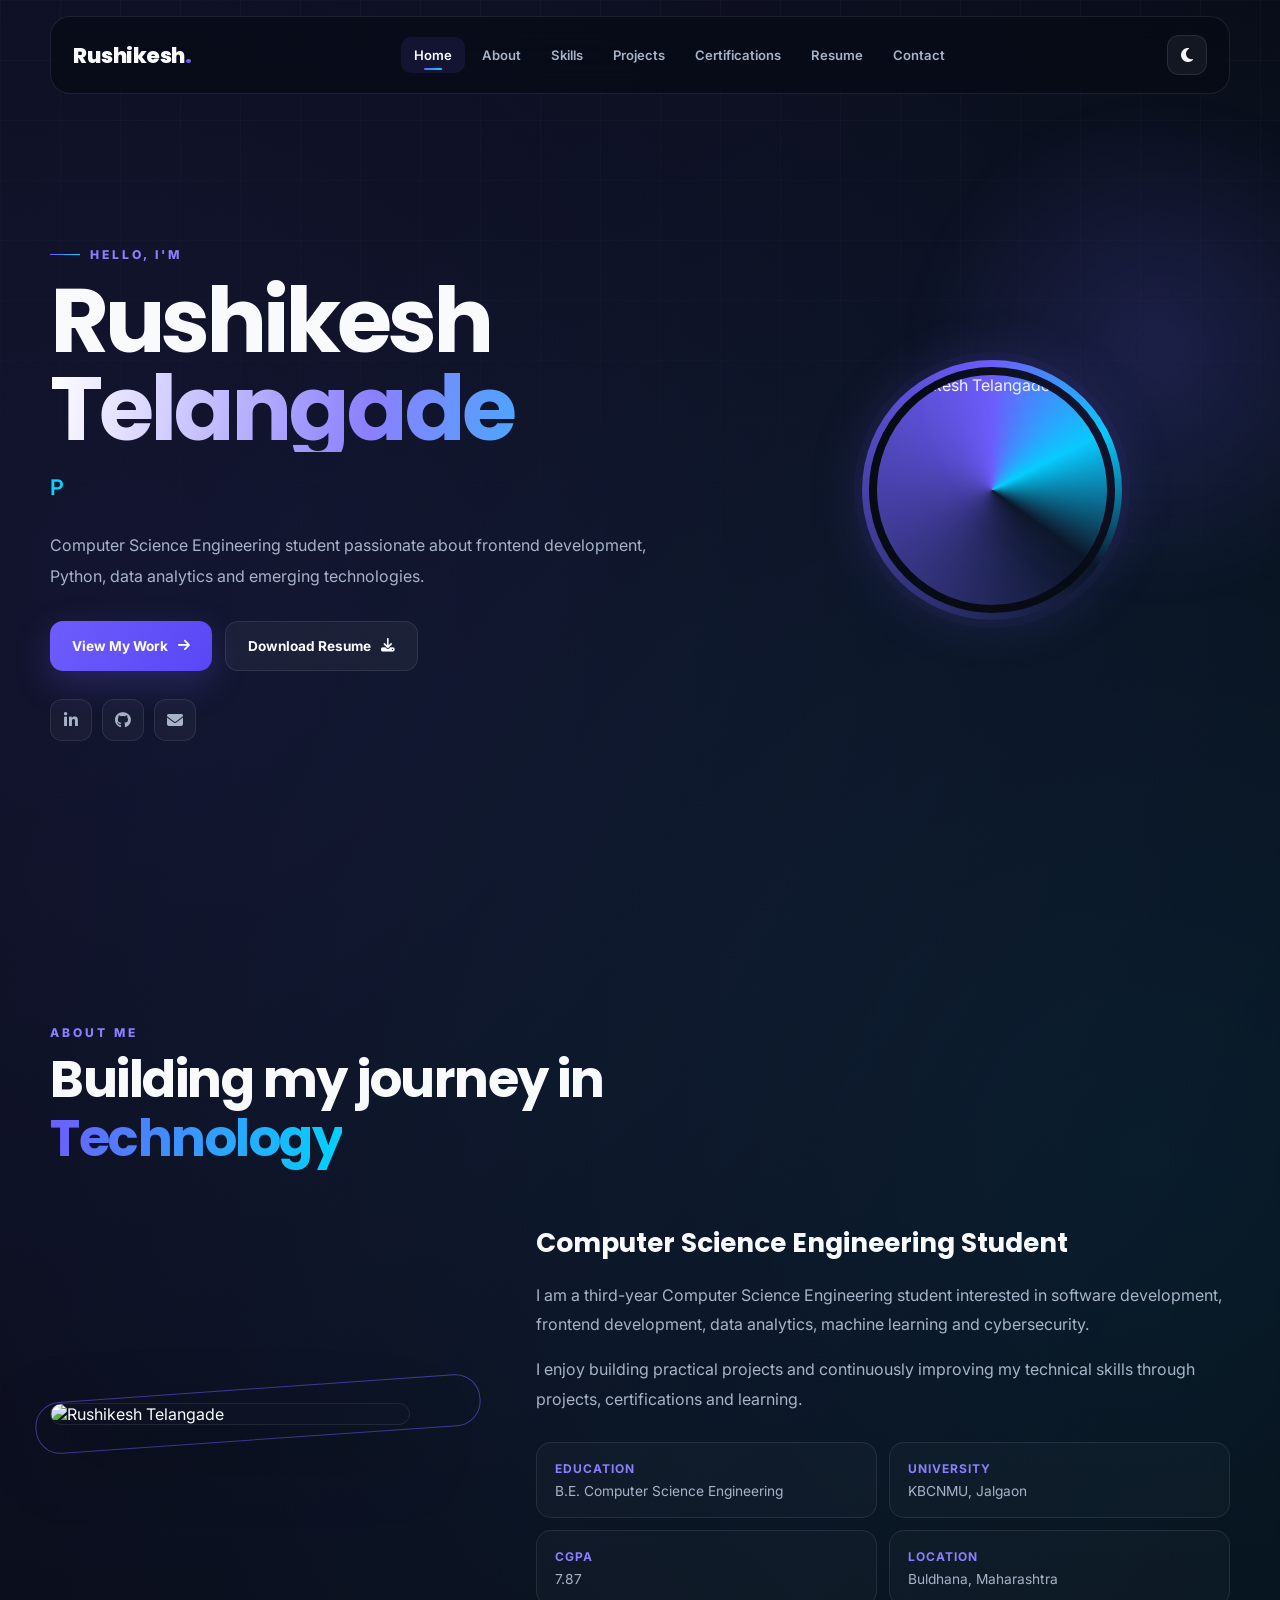
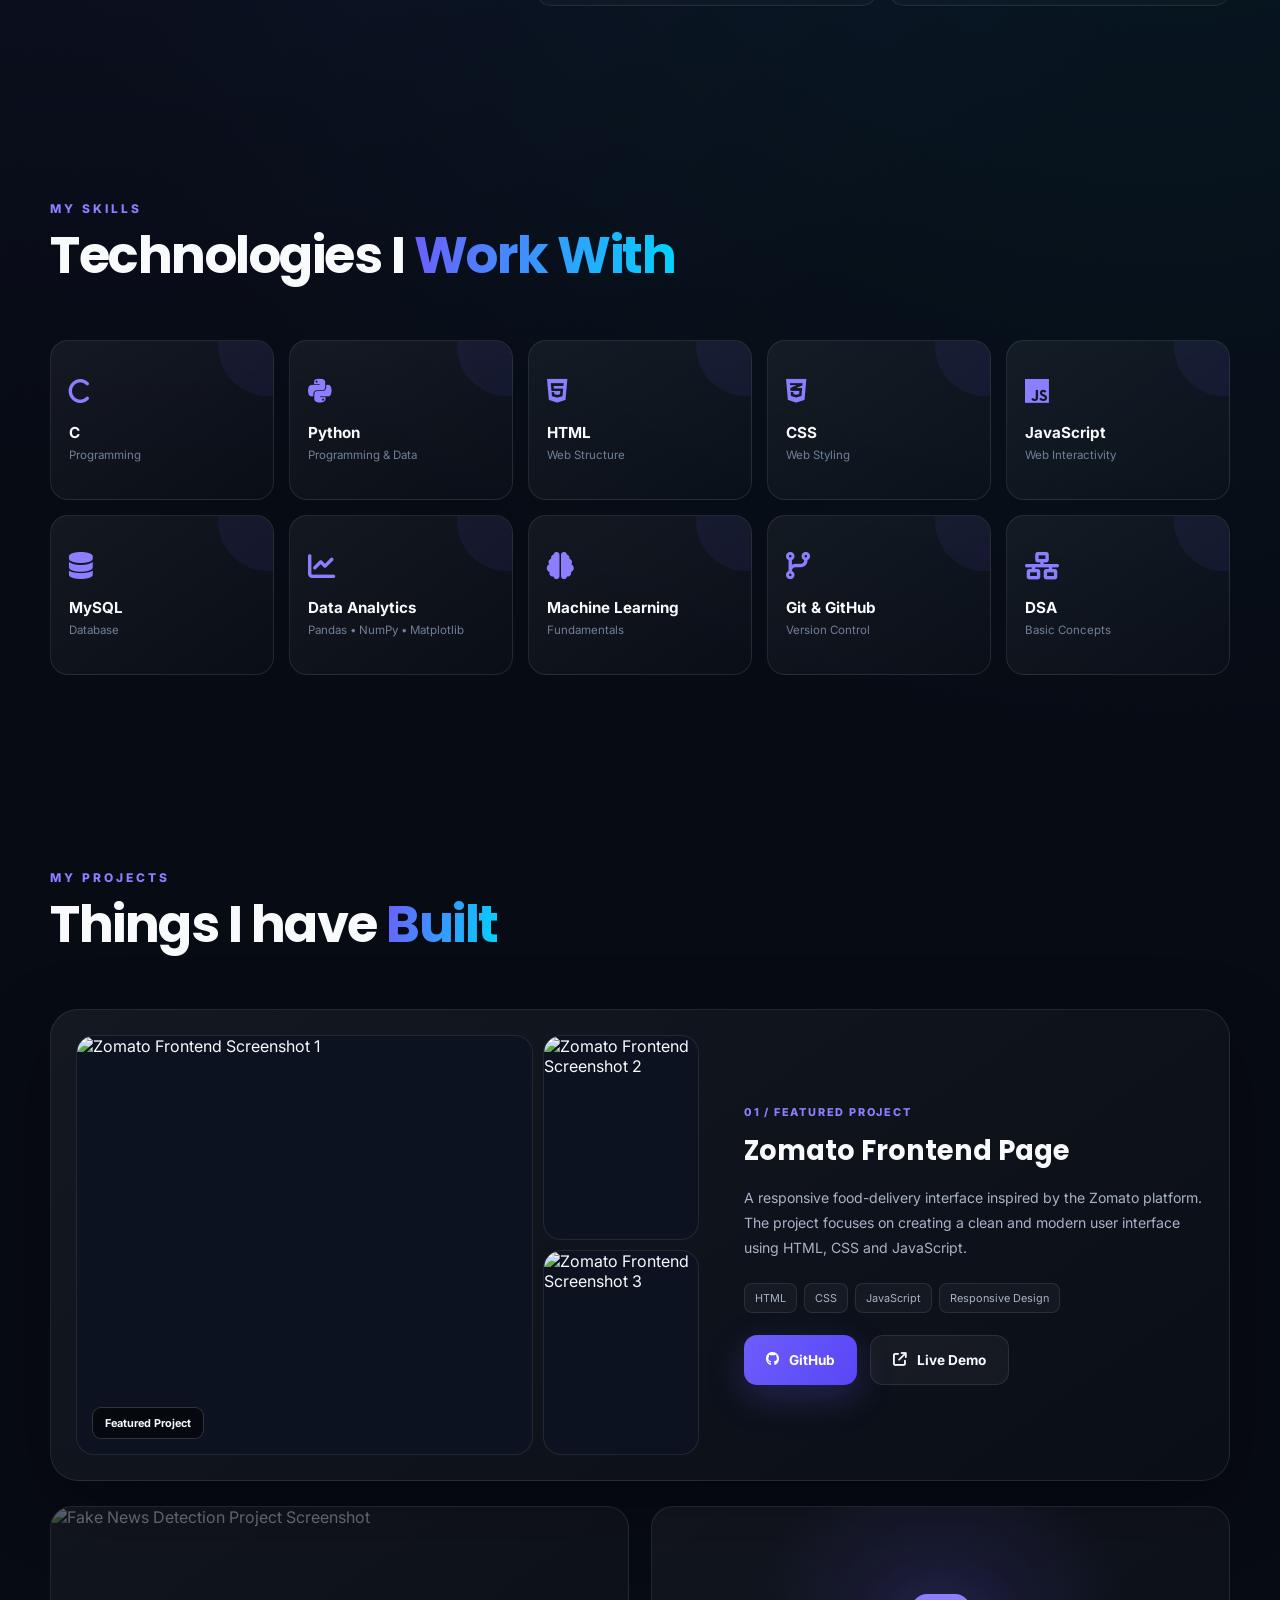
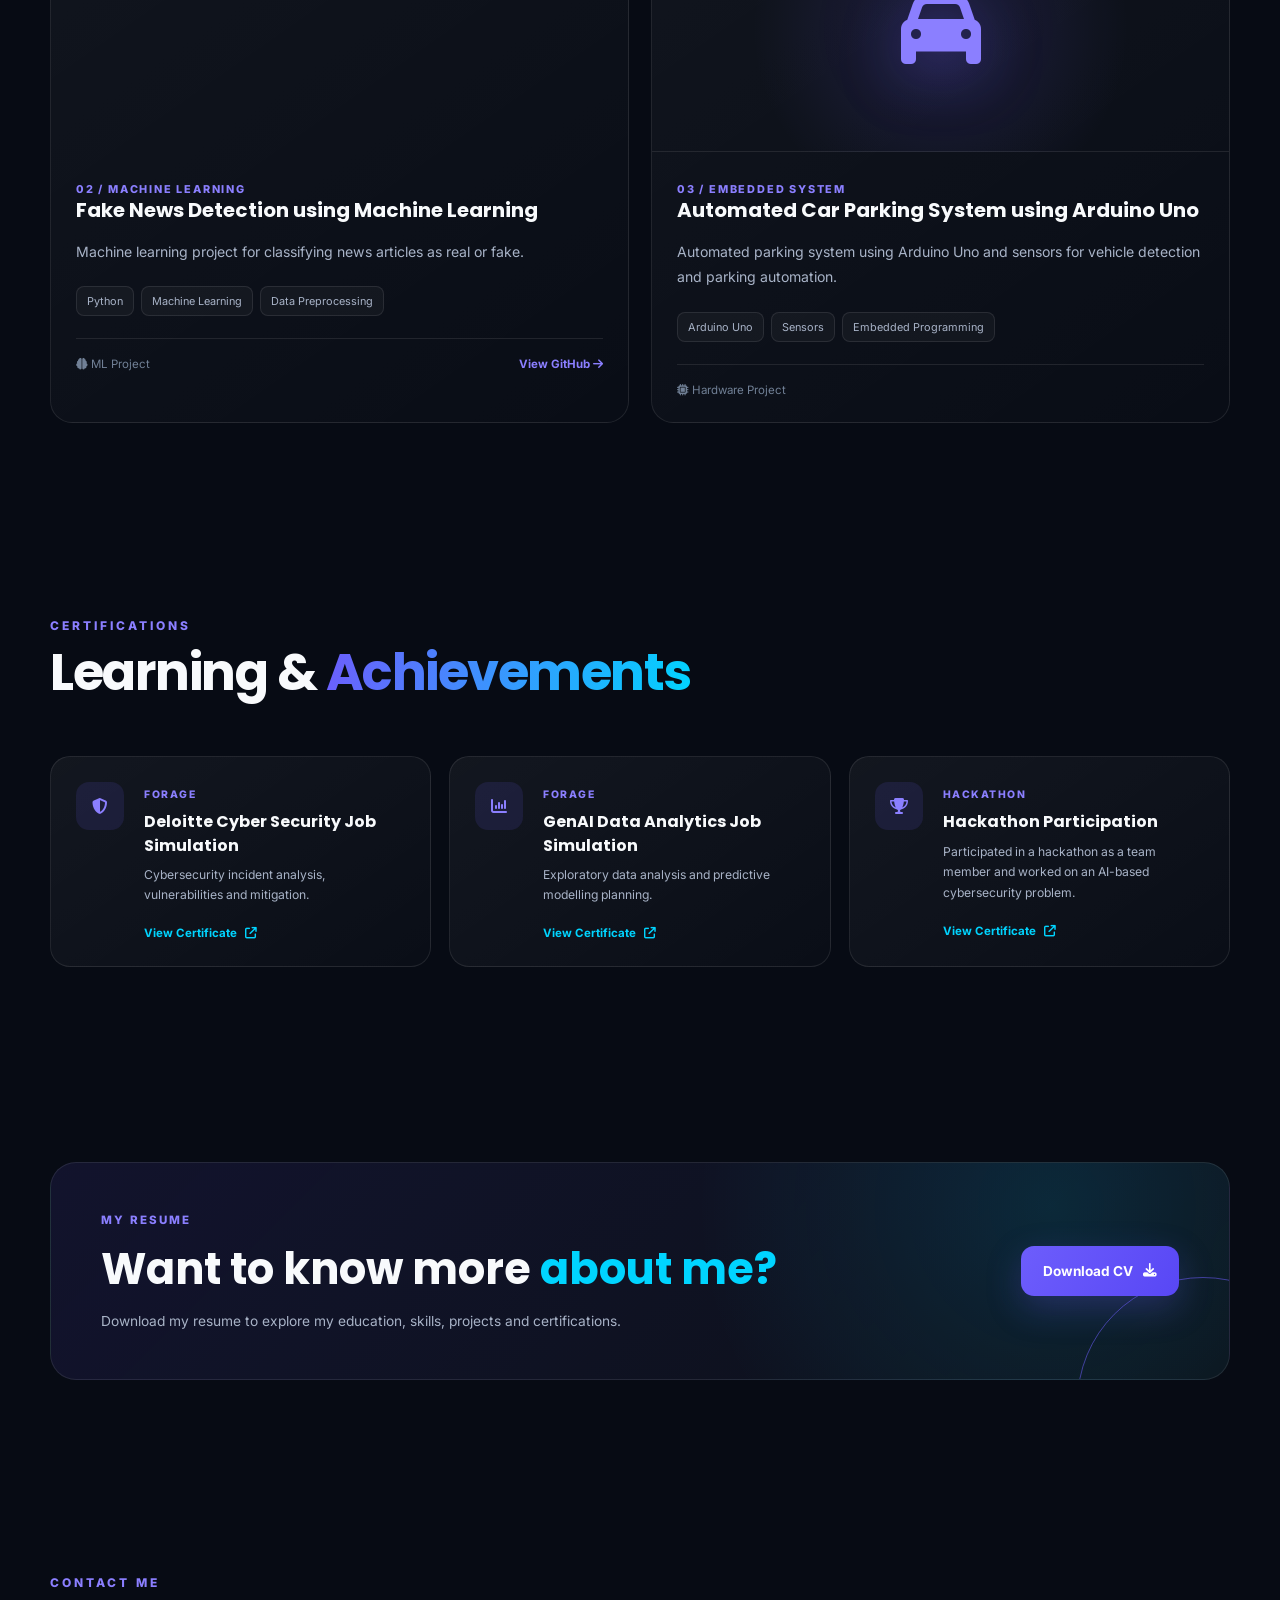
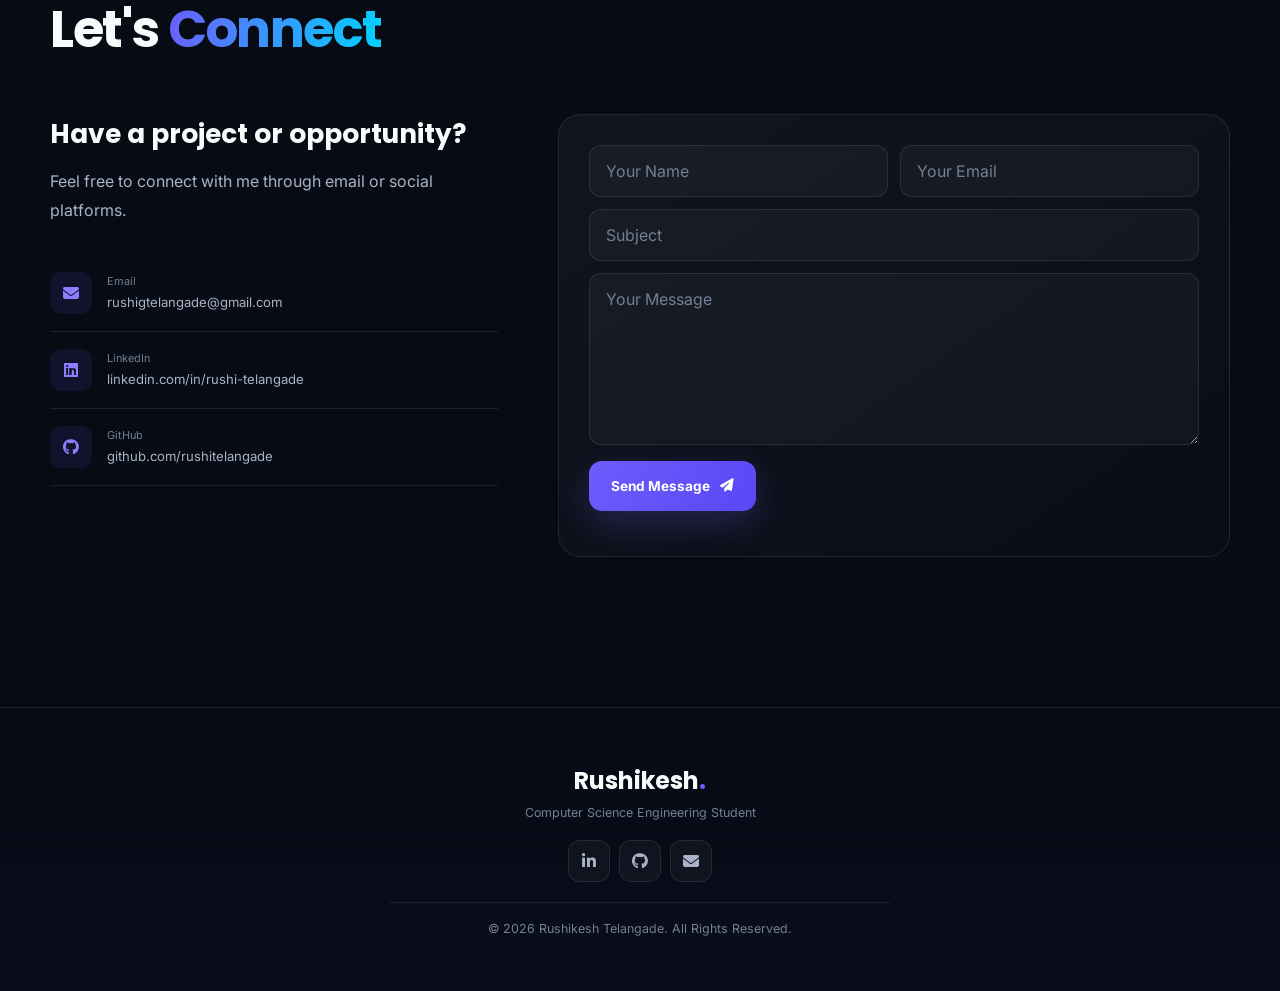
==== commit 37de5fb4: "Personal Portfolio Website CODSOFT Task 1 - Personal Portfolio Website" ====
--- a/index.html
+++ b/index.html
@@ -5,655 +5,943 @@
     <meta charset="UTF-8">
     <meta name="viewport" content="width=device-width, initial-scale=1.0">
 
-    <title>TaskFlow | Smart Task Manager</title>
+    <title>Rushikesh Telangade | Portfolio</title>
 
     <link rel="stylesheet" href="style.css">
 
-    <link
-        rel="stylesheet"
-        href="https://cdnjs.cloudflare.com/ajax/libs/font-awesome/6.5.2/css/all.min.css"
-    >
+    <!-- Google Font -->
+    <link rel="preconnect" href="https://fonts.googleapis.com">
+    <link rel="preconnect" href="https://fonts.gstatic.com" crossorigin>
+
+    <link href="https://fonts.googleapis.com/css2?family=Poppins:wght@300;400;500;600;700&display=swap"
+        rel="stylesheet">
+
+    <!-- Font Awesome -->
+    <link rel="stylesheet"
+        href="https://cdnjs.cloudflare.com/ajax/libs/font-awesome/6.5.2/css/all.min.css">
 </head>
 
+
 <body>
 
-    <!-- Background Effects -->
-    <div class="bg-blur blur-one"></div>
-    <div class="bg-blur blur-two"></div>
-
-    <main class="app-container">
-
-        <!-- ================= HEADER ================= -->
-
-        <header class="topbar">
-
-            <div class="brand">
-
-                <div class="brand-icon">
-                    <i class="fa-solid fa-check-double"></i>
+    <!-- ================= NAVBAR ================= -->
+
+    <header class="header">
+
+        <a href="#home" class="logo">
+            Rushikesh<span>.</span>
+        </a>
+
+
+        <nav class="navbar" id="navbar">
+
+            <a href="#home" class="nav-link active">Home</a>
+            <a href="#about" class="nav-link">About</a>
+            <a href="#skills" class="nav-link">Skills</a>
+            <a href="#projects" class="nav-link">Projects</a>
+            <a href="#certifications" class="nav-link">Certifications</a>
+            <a href="#resume" class="nav-link">Resume</a>
+            <a href="#contact" class="nav-link">Contact</a>
+
+        </nav>
+
+
+        <div class="nav-buttons">
+
+            <button id="themeToggle" class="icon-btn">
+                <i class="fa-solid fa-moon"></i>
+            </button>
+
+            <button id="menuToggle" class="icon-btn menu-btn">
+                <i class="fa-solid fa-bars"></i>
+            </button>
+
+        </div>
+
+    </header>
+
+
+
+    <!-- ================= HOME ================= -->
+
+    <section class="home section" id="home">
+
+        <div class="home-content">
+
+            <p class="small-text">
+                HELLO, I'M
+            </p>
+
+            <h1>
+                Rushikesh <span>Telangade</span>
+            </h1>
+
+            <h2>
+                <span id="typingText"></span>
+            </h2>
+
+            <p class="hero-description">
+                Computer Science Engineering student passionate about
+                frontend development, Python, data analytics and
+                emerging technologies.
+            </p>
+
+
+            <div class="home-buttons">
+
+                <a href="#projects" class="btn primary-btn">
+                    View My Work
+                    <i class="fa-solid fa-arrow-right"></i>
+                </a>
+
+                <a href="resume.pdf" download class="btn secondary-btn">
+                    Download Resume
+                    <i class="fa-solid fa-download"></i>
+                </a>
+
+            </div>
+
+
+            <div class="social-links">
+
+                <a href="https://linkedin.com/in/rushi-telangade"
+                    target="_blank"
+                    rel="noopener noreferrer">
+
+                    <i class="fa-brands fa-linkedin-in"></i>
+
+                </a>
+
+
+                <a href="https://github.com/rushitelangade"
+                    target="_blank"
+                    rel="noopener noreferrer">
+
+                    <i class="fa-brands fa-github"></i>
+
+                </a>
+
+
+                <a href="mailto:rushigtelangade@gmail.com">
+
+                    <i class="fa-solid fa-envelope"></i>
+
+                </a>
+
+            </div>
+
+        </div>
+
+
+
+        <!-- PROFILE IMAGE -->
+
+        <div class="home-image">
+
+            <div class="image-circle">
+
+                <img src="image/profile.jpeg"
+                    alt="Rushikesh Telangade">
+
+            </div>
+
+        </div>
+
+    </section>
+
+
+
+    <!-- ================= ABOUT ================= -->
+
+    <section class="about section" id="about">
+
+        <div class="section-heading reveal">
+
+            <p>ABOUT ME</p>
+
+            <h2>
+                Building my journey in
+                <span>Technology</span>
+            </h2>
+
+        </div>
+
+
+        <div class="about-container">
+
+            <div class="about-image reveal">
+
+                <img src="image/profile.jpeg"
+                    alt="Rushikesh Telangade">
+
+            </div>
+
+
+            <div class="about-content reveal">
+
+                <h3>
+                    Computer Science Engineering Student
+                </h3>
+
+                <p>
+                    I am a third-year Computer Science Engineering student
+                    interested in software development, frontend development,
+                    data analytics, machine learning and cybersecurity.
+                </p>
+
+                <p>
+                    I enjoy building practical projects and continuously
+                    improving my technical skills through projects,
+                    certifications and learning.
+                </p>
+
+
+                <div class="about-info">
+
+                    <div>
+                        <strong>Education</strong>
+                        <span>B.E. Computer Science Engineering</span>
+                    </div>
+
+                    <div>
+                        <strong>University</strong>
+                        <span>KBCNMU, Jalgaon</span>
+                    </div>
+
+                    <div>
+                        <strong>CGPA</strong>
+                        <span>7.87</span>
+                    </div>
+
+                    <div>
+                        <strong>Location</strong>
+                        <span>Buldhana, Maharashtra</span>
+                    </div>
+
+                </div>
+
+            </div>
+
+        </div>
+
+    </section>
+
+
+
+    <!-- ================= SKILLS ================= -->
+
+    <section class="skills section" id="skills">
+
+        <div class="section-heading reveal">
+
+            <p>MY SKILLS</p>
+
+            <h2>
+                Technologies I
+                <span>Work With</span>
+            </h2>
+
+        </div>
+
+
+        <div class="skills-grid">
+
+            <div class="skill-card reveal">
+                <i class="fa-solid fa-c"></i>
+                <h3>C</h3>
+                <p>Programming</p>
+            </div>
+
+            <div class="skill-card reveal">
+                <i class="fa-brands fa-python"></i>
+                <h3>Python</h3>
+                <p>Programming & Data</p>
+            </div>
+
+            <div class="skill-card reveal">
+                <i class="fa-brands fa-html5"></i>
+                <h3>HTML</h3>
+                <p>Web Structure</p>
+            </div>
+
+            <div class="skill-card reveal">
+                <i class="fa-brands fa-css3-alt"></i>
+                <h3>CSS</h3>
+                <p>Web Styling</p>
+            </div>
+
+            <div class="skill-card reveal">
+                <i class="fa-brands fa-js"></i>
+                <h3>JavaScript</h3>
+                <p>Web Interactivity</p>
+            </div>
+
+            <div class="skill-card reveal">
+                <i class="fa-solid fa-database"></i>
+                <h3>MySQL</h3>
+                <p>Database</p>
+            </div>
+
+            <div class="skill-card reveal">
+                <i class="fa-solid fa-chart-line"></i>
+                <h3>Data Analytics</h3>
+                <p>Pandas • NumPy • Matplotlib</p>
+            </div>
+
+            <div class="skill-card reveal">
+                <i class="fa-solid fa-brain"></i>
+                <h3>Machine Learning</h3>
+                <p>Fundamentals</p>
+            </div>
+
+            <div class="skill-card reveal">
+                <i class="fa-solid fa-code-branch"></i>
+                <h3>Git & GitHub</h3>
+                <p>Version Control</p>
+            </div>
+
+            <div class="skill-card reveal">
+                <i class="fa-solid fa-network-wired"></i>
+                <h3>DSA</h3>
+                <p>Basic Concepts</p>
+            </div>
+
+        </div>
+
+    </section>
+
+
+
+    <!-- ================= PROJECTS ================= -->
+
+    <section class="projects section" id="projects">
+
+        <div class="section-heading reveal">
+
+            <p>MY PROJECTS</p>
+
+            <h2>
+                Things I have
+                <span>Built</span>
+            </h2>
+
+        </div>
+
+
+
+        <!-- ===== ZOMATO FEATURED PROJECT ===== -->
+
+        <div class="featured-project reveal">
+
+            <div class="project-images">
+
+                <div class="main-project-image">
+
+                    <img src="image/zomato1.png"
+                        alt="Zomato Frontend Screenshot 1">
+
+                    <div class="image-label">
+                        Featured Project
+                    </div>
+
+                </div>
+
+
+                <div class="small-project-images">
+
+                    <div class="project-img-box">
+
+                        <img src="image/zomato2.png"
+                            alt="Zomato Frontend Screenshot 2">
+
+                    </div>
+
+
+                    <div class="project-img-box">
+
+                        <img src="image/zomato3.png"
+                            alt="Zomato Frontend Screenshot 3">
+
+                    </div>
+
+                </div>
+
+            </div>
+
+
+
+            <!-- PROJECT INFORMATION -->
+
+            <div class="featured-project-content">
+
+                <p class="project-number">
+                    01 / FEATURED PROJECT
+                </p>
+
+
+                <h3>
+                    Zomato Frontend Page
+                </h3>
+
+
+                <p class="project-description">
+
+                    A responsive food-delivery interface inspired by
+                    the Zomato platform. The project focuses on creating
+                    a clean and modern user interface using HTML, CSS
+                    and JavaScript.
+
+                </p>
+
+
+                <div class="project-tags">
+
+                    <span>HTML</span>
+                    <span>CSS</span>
+                    <span>JavaScript</span>
+                    <span>Responsive Design</span>
+
+                </div>
+
+
+                <div class="project-buttons">
+
+                    <a href="https://github.com/rushitelangade"
+                        target="_blank"
+                        rel="noopener noreferrer"
+                        class="btn primary-btn">
+
+                        <i class="fa-brands fa-github"></i>
+                        GitHub
+
+                    </a>
+
+
+                    <a href="#"
+                        class="btn secondary-btn">
+
+                        <i class="fa-solid fa-arrow-up-right-from-square"></i>
+                        Live Demo
+
+                    </a>
+
+                </div>
+
+            </div>
+
+        </div>
+
+
+
+        <!-- ===== OTHER PROJECTS ===== -->
+
+        <div class="project-grid">
+
+
+            <!-- ===== FAKE NEWS ===== -->
+
+            <div class="project-card reveal">
+
+                <div class="project-card-image">
+
+                    <img src="image\fakenews.png"
+                        alt="Fake News Detection Project Screenshot">
+
+                    <div class="project-overlay">
+
+                        <a href="image\fakenews.png"
+                            target="_blank"
+                            title="View Screenshot">
+
+                            <i class="fa-solid fa-expand"></i>
+
+                        </a>
+
+
+                        <a href="https://github.com/rushitelangade"
+                            target="_blank"
+                            rel="noopener noreferrer"
+                            title="GitHub">
+
+                            <i class="fa-brands fa-github"></i>
+
+                        </a>
+
+                    </div>
+
+                </div>
+
+
+                <div class="project-card-content">
+
+                    <span class="project-number">
+                        02 / MACHINE LEARNING
+                    </span>
+
+                    <h3>
+                        Fake News Detection using Machine Learning
+                    </h3>
+
+                    <p>
+                        Machine learning project for classifying
+                        news articles as real or fake.
+                    </p>
+
+
+                    <div class="mini-tags">
+
+                        <span>Python</span>
+                        <span>Machine Learning</span>
+                        <span>Data Preprocessing</span>
+
+                    </div>
+
+
+                    <div class="project-card-footer">
+
+                        <span>
+                            <i class="fa-solid fa-brain"></i>
+                            ML Project
+                        </span>
+
+                        <a href="https://github.com/rushitelangade"
+                            target="_blank"
+                            rel="noopener noreferrer">
+
+                            View GitHub
+                            <i class="fa-solid fa-arrow-right"></i>
+
+                        </a>
+
+                    </div>
+
+                </div>
+
+            </div>
+
+
+
+            <!-- ===== ARDUINO ===== -->
+
+            <div class="project-card project-text-only reveal">
+
+                <div class="project-icon-large">
+
+                    <i class="fa-solid fa-car"></i>
+
+                </div>
+
+
+                <div class="project-card-content">
+
+                    <span class="project-number">
+                        03 / EMBEDDED SYSTEM
+                    </span>
+
+                    <h3>
+                        Automated Car Parking System using Arduino Uno
+                    </h3>
+
+                    <p>
+                        Automated parking system using Arduino Uno
+                        and sensors for vehicle detection and
+                        parking automation.
+                    </p>
+
+
+                    <div class="mini-tags">
+
+                        <span>Arduino Uno</span>
+                        <span>Sensors</span>
+                        <span>Embedded Programming</span>
+
+                    </div>
+
+
+                    <div class="project-card-footer">
+
+                        <span>
+                            <i class="fa-solid fa-microchip"></i>
+                            Hardware Project
+                        </span>
+
+                    </div>
+
+                </div>
+
+            </div>
+
+        </div>
+
+    </section>
+
+
+
+    <!-- ================= CERTIFICATIONS ================= -->
+
+    <section class="certifications section" id="certifications">
+
+        <div class="section-heading reveal">
+
+            <p>CERTIFICATIONS</p>
+
+            <h2>
+                Learning &
+                <span>Achievements</span>
+            </h2>
+
+        </div>
+
+
+        <div class="cert-grid">
+
+
+            <!-- DELOITTE -->
+
+            <div class="cert-card reveal">
+
+                <div class="cert-icon">
+                    <i class="fa-solid fa-shield-halved"></i>
                 </div>
 
                 <div>
-                    <h1>Task<span>Flow</span></h1>
-                    <p>Smart productivity workspace</p>
-                </div>
-
-            </div>
-
-            <div class="header-actions">
-
-                <button
-                    class="icon-button"
-                    id="themeBtn"
-                    title="Toggle theme"
-                >
-                    <i class="fa-solid fa-moon"></i>
+
+                    <span>FORAGE</span>
+
+                    <h3>
+                        Deloitte Cyber Security Job Simulation
+                    </h3>
+
+                    <p>
+                        Cybersecurity incident analysis,
+                        vulnerabilities and mitigation.
+                    </p>
+
+                    <a href="certificates/Certificate_DELOITTE.pdf"
+                        target="_blank">
+
+                        View Certificate
+                        <i class="fa-solid fa-arrow-up-right-from-square"></i>
+
+                    </a>
+
+                </div>
+
+            </div>
+
+
+
+            <!-- TATA -->
+
+            <div class="cert-card reveal">
+
+                <div class="cert-icon">
+                    <i class="fa-solid fa-chart-column"></i>
+                </div>
+
+                <div>
+
+                    <span>FORAGE</span>
+
+                    <h3>
+                        GenAI Data Analytics Job Simulation
+                    </h3>
+
+                    <p>
+                        Exploratory data analysis and
+                        predictive modelling planning.
+                    </p>
+
+                    <a href="certificates/TATA Simulation Certificate.pdf"
+                        target="_blank">
+
+                        View Certificate
+                        <i class="fa-solid fa-arrow-up-right-from-square"></i>
+
+                    </a>
+
+                </div>
+
+            </div>
+
+
+
+            <!-- HACKATHON -->
+
+            <div class="cert-card reveal">
+
+                <div class="cert-icon">
+                    <i class="fa-solid fa-trophy"></i>
+                </div>
+
+                <div>
+
+                    <span>HACKATHON</span>
+
+                    <h3>
+                        Hackathon Participation
+                    </h3>
+
+                    <p>
+                        Participated in a hackathon as a team member
+                        and worked on an AI-based cybersecurity problem.
+                    </p>
+
+                    <a href="certificates\rushikesh.pdf"
+                        target="_blank">
+
+                        View Certificate
+                        <i class="fa-solid fa-arrow-up-right-from-square"></i>
+
+                    </a>
+
+                </div>
+
+            </div>
+
+        </div>
+
+    </section>
+
+
+
+    <!-- ================= RESUME ================= -->
+
+    <section class="resume section" id="resume">
+
+        <div class="resume-box reveal">
+
+            <div>
+
+                <p>MY RESUME</p>
+
+                <h2>
+                    Want to know more
+                    <span>about me?</span>
+                </h2>
+
+                <p>
+                    Download my resume to explore my education,
+                    skills, projects and certifications.
+                </p>
+
+            </div>
+
+
+            <a href="resume.pdf"
+                download
+                class="btn primary-btn">
+
+                Download CV
+                <i class="fa-solid fa-download"></i>
+
+            </a>
+
+        </div>
+
+    </section>
+
+
+
+    <!-- ================= CONTACT ================= -->
+
+    <section class="contact section" id="contact">
+
+        <div class="section-heading reveal">
+
+            <p>CONTACT ME</p>
+
+            <h2>
+                Let's
+                <span>Connect</span>
+            </h2>
+
+        </div>
+
+
+        <div class="contact-container">
+
+
+            <div class="contact-info reveal">
+
+                <h3>
+                    Have a project or opportunity?
+                </h3>
+
+                <p>
+                    Feel free to connect with me through
+                    email or social platforms.
+                </p>
+
+
+                <div class="contact-item">
+
+                    <i class="fa-solid fa-envelope"></i>
+
+                    <div>
+
+                        <span>Email</span>
+
+                        <a href="mailto:rushigtelangade@gmail.com">
+                            rushigtelangade@gmail.com
+                        </a>
+
+                    </div>
+
+                </div>
+
+
+                <div class="contact-item">
+
+                    <i class="fa-brands fa-linkedin"></i>
+
+                    <div>
+
+                        <span>LinkedIn</span>
+
+                        <a href="https://linkedin.com/in/rushi-telangade"
+                            target="_blank">
+
+                            linkedin.com/in/rushi-telangade
+
+                        </a>
+
+                    </div>
+
+                </div>
+
+
+                <div class="contact-item">
+
+                    <i class="fa-brands fa-github"></i>
+
+                    <div>
+
+                        <span>GitHub</span>
+
+                        <a href="https://github.com/rushitelangade"
+                            target="_blank">
+
+                            github.com/rushitelangade
+
+                        </a>
+
+                    </div>
+
+                </div>
+
+            </div>
+
+
+
+            <form id="contactForm" class="contact-form reveal">
+
+                <div class="input-row">
+
+                    <input type="text"
+                        id="name"
+                        placeholder="Your Name">
+
+                    <input type="email"
+                        id="email"
+                        placeholder="Your Email">
+
+                </div>
+
+
+                <input type="text"
+                    id="subject"
+                    placeholder="Subject">
+
+
+                <textarea id="message"
+                    rows="7"
+                    placeholder="Your Message"></textarea>
+
+
+                <button type="submit"
+                    class="btn primary-btn">
+
+                    Send Message
+                    <i class="fa-solid fa-paper-plane"></i>
+
                 </button>
 
-            </div>
-
-        </header>
-
-
-        <!-- ================= WELCOME ================= -->
-
-        <section class="welcome">
-
-            <div>
-                <p class="eyebrow">
-                    <i class="fa-solid fa-sparkles"></i>
-                    PERSONAL WORKSPACE
-                </p>
-
-                <h2>
-                    Stay focused.<br>
-                    <span>Get things done.</span>
-                </h2>
-
-                <p class="welcome-text">
-                    Organize your tasks, track your progress,
-                    and make every day more productive.
-                </p>
-            </div>
-
-            <div class="welcome-date">
-
-                <i class="fa-regular fa-calendar"></i>
-
-                <div>
-                    <small>Today</small>
-                    <strong id="currentDate">
-                        --
-                    </strong>
-                </div>
-
-            </div>
-
-        </section>
-
-
-        <!-- ================= STATS ================= -->
-
-        <section class="dashboard-grid">
-
-            <div class="stat-card total-card">
-
-                <div class="stat-top">
-
-                    <div class="stat-icon">
-                        <i class="fa-solid fa-layer-group"></i>
-                    </div>
-
-                    <span>ALL TASKS</span>
-
-                </div>
-
-                <strong id="totalTasks">0</strong>
-
-                <p>Total tasks created</p>
-
-            </div>
-
-
-            <div class="stat-card pending-card">
-
-                <div class="stat-top">
-
-                    <div class="stat-icon">
-                        <i class="fa-regular fa-clock"></i>
-                    </div>
-
-                    <span>PENDING</span>
-
-                </div>
-
-                <strong id="pendingTasks">0</strong>
-
-                <p>Tasks waiting for you</p>
-
-            </div>
-
-
-            <div class="stat-card completed-card">
-
-                <div class="stat-top">
-
-                    <div class="stat-icon">
-                        <i class="fa-solid fa-circle-check"></i>
-                    </div>
-
-                    <span>COMPLETED</span>
-
-                </div>
-
-                <strong id="completedTasks">0</strong>
-
-                <p>Tasks completed</p>
-
-            </div>
-
-
-            <div class="progress-card">
-
-                <div class="progress-heading">
-
-                    <div>
-                        <span>PRODUCTIVITY</span>
-                        <h3>Today's Progress</h3>
-                    </div>
-
-                    <div class="progress-number">
-                        <span id="progressPercent">0%</span>
-                    </div>
-
-                </div>
-
-                <div class="circular-progress">
-
-                    <svg viewBox="0 0 120 120">
-
-                        <circle
-                            class="progress-bg"
-                            cx="60"
-                            cy="60"
-                            r="50"
-                        ></circle>
-
-                        <circle
-                            class="progress-circle"
-                            id="progressCircle"
-                            cx="60"
-                            cy="60"
-                            r="50"
-                        ></circle>
-
-                    </svg>
-
-                    <div class="circle-content">
-
-                        <strong id="circlePercent">
-                            0%
-                        </strong>
-
-                        <small>complete</small>
-
-                    </div>
-
-                </div>
-
-            </div>
-
-        </section>
-
-
-        <!-- ================= ADD TASK ================= -->
-
-        <section class="add-task-card">
-
-            <div class="section-heading">
-
-                <div>
-                    <span class="section-label">
-                        CREATE
-                    </span>
-
-                    <h3>Add a new task</h3>
-                </div>
-
-                <div class="section-icon">
-                    <i class="fa-solid fa-plus"></i>
-                </div>
-
-            </div>
-
-
-            <div class="task-form">
-
-                <div class="input-group task-name-input">
-
-                    <label>
-                        Task name
-                    </label>
-
-                    <div class="input-wrapper">
-
-                        <i class="fa-solid fa-pen"></i>
-
-                        <input
-                            type="text"
-                            id="taskInput"
-                            placeholder="What needs to be done?"
-                            maxlength="100"
-                        >
-
-                    </div>
-
-                </div>
-
-
-                <div class="input-group">
-
-                    <label>
-                        Category
-                    </label>
-
-                    <div class="input-wrapper">
-
-                        <i class="fa-solid fa-folder"></i>
-
-                        <select id="categoryInput">
-
-                            <option value="Personal">
-                                Personal
-                            </option>
-
-                            <option value="College">
-                                College
-                            </option>
-
-                            <option value="Project">
-                                Project
-                            </option>
-
-                            <option value="Work">
-                                Work
-                            </option>
-
-                        </select>
-
-                    </div>
-
-                </div>
-
-
-                <div class="input-group">
-
-                    <label>
-                        Priority
-                    </label>
-
-                    <div class="input-wrapper">
-
-                        <i class="fa-solid fa-bolt"></i>
-
-                        <select id="priorityInput">
-
-                            <option value="Low">
-                                Low
-                            </option>
-
-                            <option value="Medium" selected>
-                                Medium
-                            </option>
-
-                            <option value="High">
-                                High
-                            </option>
-
-                        </select>
-
-                    </div>
-
-                </div>
-
-
-                <div class="input-group">
-
-                    <label>
-                        Due date
-                    </label>
-
-                    <div class="input-wrapper">
-
-                        <i class="fa-regular fa-calendar"></i>
-
-                        <input
-                            type="date"
-                            id="dueDateInput"
-                        >
-
-                    </div>
-
-                </div>
-
-
-                <button
-                    class="add-button"
-                    id="addTaskBtn"
-                >
-
-                    <i class="fa-solid fa-plus"></i>
-
-                    Add Task
-
-                </button>
-
-            </div>
-
-        </section>
-
-
-        <!-- ================= TASK AREA ================= -->
-
-        <section class="tasks-section">
-
-            <div class="tasks-header">
-
-                <div>
-
-                    <span class="section-label">
-                        YOUR WORKSPACE
-                    </span>
-
-                    <h3>My Tasks</h3>
-
-                </div>
-
-                <button
-                    class="clear-button"
-                    id="clearCompletedBtn"
-                >
-                    <i class="fa-solid fa-broom"></i>
-                    Clear completed
-                </button>
-
-            </div>
-
-
-            <!-- Search -->
-
-            <div class="toolbar">
-
-                <div class="search-box">
-
-                    <i class="fa-solid fa-magnifying-glass"></i>
-
-                    <input
-                        type="text"
-                        id="searchInput"
-                        placeholder="Search tasks..."
-                    >
-
-                    <kbd>⌘ K</kbd>
-
-                </div>
-
-
-                <div class="filter-buttons">
-
-                    <button
-                        class="filter-btn active"
-                        data-filter="all"
-                    >
-                        All
-                    </button>
-
-                    <button
-                        class="filter-btn"
-                        data-filter="pending"
-                    >
-                        Pending
-                    </button>
-
-                    <button
-                        class="filter-btn"
-                        data-filter="completed"
-                    >
-                        Completed
-                    </button>
-
-                </div>
-
-            </div>
-
-
-            <!-- Tasks -->
-
-            <div id="taskList"></div>
-
-
-            <!-- Empty -->
-
-            <div
-                class="empty-state"
-                id="emptyState"
-            >
-
-                <div class="empty-icon">
-                    <i class="fa-solid fa-clipboard-list"></i>
-                </div>
-
-                <h3>No tasks found</h3>
-
-                <p>
-                    Add a task above and start getting things done.
-                </p>
-
-            </div>
-
-        </section>
-
-
-        <!-- ================= FOOTER ================= -->
-
-        <footer>
+
+                <p id="formMessage"></p>
+
+            </form>
+
+        </div>
+
+    </section>
+
+
+
+    <!-- ================= FOOTER ================= -->
+
+    <footer>
+
+        <div class="footer-content">
+
+            <h3>
+                Rushikesh<span>.</span>
+            </h3>
 
             <p>
-                <i class="fa-solid fa-shield-halved"></i>
-                Your tasks are stored securely in your browser
+                Computer Science Engineering Student
             </p>
 
-            <span>
-                TaskFlow © 2026
-            </span>
-
-        </footer>
-
-    </main>
-
-
-    <!-- ================= EDIT MODAL ================= -->
-
-    <div
-        class="modal-overlay"
-        id="editModal"
-    >
-
-        <div class="modal">
-
-            <button
-                class="modal-close"
-                id="closeModal"
-            >
-                <i class="fa-solid fa-xmark"></i>
-            </button>
-
-            <div class="modal-icon">
-                <i class="fa-solid fa-pen-to-square"></i>
-            </div>
-
-            <span class="section-label">
-                EDIT TASK
-            </span>
-
-            <h3>Update your task</h3>
-
-            <input
-                type="hidden"
-                id="editTaskId"
-            >
-
-            <div class="modal-input">
-
-                <label>Task name</label>
-
-                <input
-                    type="text"
-                    id="editTaskTitle"
-                    maxlength="100"
-                >
-
-            </div>
-
-
-            <div class="modal-row">
-
-                <div class="modal-input">
-
-                    <label>Category</label>
-
-                    <select id="editCategory">
-
-                        <option value="Personal">
-                            Personal
-                        </option>
-
-                        <option value="College">
-                            College
-                        </option>
-
-                        <option value="Project">
-                            Project
-                        </option>
-
-                        <option value="Work">
-                            Work
-                        </option>
-
-                    </select>
-
-                </div>
-
-
-                <div class="modal-input">
-
-                    <label>Priority</label>
-
-                    <select id="editPriority">
-
-                        <option value="Low">
-                            Low
-                        </option>
-
-                        <option value="Medium">
-                            Medium
-                        </option>
-
-                        <option value="High">
-                            High
-                        </option>
-
-                    </select>
-
-                </div>
-
-            </div>
-
-
-            <div class="modal-input">
-
-                <label>Due date</label>
-
-                <input
-                    type="date"
-                    id="editDueDate"
-                >
-
-            </div>
-
-
-            <button
-                class="save-edit-button"
-                id="saveEditBtn"
-            >
-
-                <i class="fa-solid fa-check"></i>
-
-                Save Changes
-
-            </button>
-
-        </div>
-
-    </div>
-
-
-    <!-- ================= DELETE MODAL ================= -->
-
-    <div
-        class="modal-overlay"
-        id="deleteModal"
-    >
-
-        <div class="modal delete-modal">
-
-            <div class="delete-icon">
-                <i class="fa-solid fa-trash"></i>
-            </div>
-
-            <h3>Delete this task?</h3>
-
-            <p>
-                This action cannot be undone.
+
+            <div class="footer-social">
+
+                <a href="https://linkedin.com/in/rushi-telangade"
+                    target="_blank">
+
+                    <i class="fa-brands fa-linkedin-in"></i>
+
+                </a>
+
+
+                <a href="https://github.com/rushitelangade"
+                    target="_blank"
+                    rel="noopener noreferrer">
+
+                    <i class="fa-brands fa-github"></i>
+
+                </a>
+
+
+                <a href="mailto:rushigtelangade@gmail.com">
+
+                    <i class="fa-solid fa-envelope"></i>
+
+                </a>
+
+            </div>
+
+
+            <p class="copyright">
+
+                © 2026 Rushikesh Telangade.
+                All Rights Reserved.
+
             </p>
 
-            <div class="delete-actions">
-
-                <button
-                    class="cancel-delete"
-                    id="cancelDelete"
-                >
-                    Cancel
-                </button>
-
-                <button
-                    class="confirm-delete"
-                    id="confirmDelete"
-                >
-                    Delete
-                </button>
-
-            </div>
-
-        </div>
-
-    </div>
-
-
-    <!-- Toast -->
-
-    <div
-        class="toast"
-        id="toast"
-    >
-
-        <i id="toastIcon"></i>
-
-        <span id="toastMessage">
-            Done
-        </span>
-
-    </div>
+        </div>
+
+    </footer>
+
+
+
+    <!-- BACK TO TOP -->
+
+    <button id="backToTop">
+
+        <i class="fa-solid fa-arrow-up"></i>
+
+    </button>
+
 
 
     <script src="script.js"></script>
--- a/style.css
+++ b/style.css
@@ -1,6 +1,62 @@
-/* =========================================
-   TASKFLOW - PREMIUM TODO APP
-   ========================================= */
+/* =========================================================
+   RUSHIKESH TELANGADE — PREMIUM PORTFOLIO UI
+   ========================================================= */
+
+@import url('https://fonts.googleapis.com/css2?family=Inter:wght@400;500;600;700;800&family=Poppins:wght@400;500;600;700;800&display=swap');
+
+
+/* =========================================================
+   ROOT
+   ========================================================= */
+
+:root {
+    --bg: #070b14;
+    --bg-soft: #0c1220;
+    --card: rgba(17, 24, 39, 0.72);
+    --card-solid: #111827;
+
+    --text: #f8fafc;
+    --text-soft: #a8b3c7;
+    --text-muted: #718096;
+
+    --primary: #6d5dfc;
+    --primary-light: #8b7fff;
+    --secondary: #00d4ff;
+
+    --border: rgba(255, 255, 255, 0.09);
+    --border-hover: rgba(109, 93, 252, 0.55);
+
+    --shadow: 0 25px 70px rgba(0, 0, 0, 0.38);
+    --shadow-small: 0 12px 35px rgba(0, 0, 0, 0.25);
+
+    --radius: 22px;
+    --header-height: 78px;
+
+    --transition: 0.35s cubic-bezier(.2,.8,.2,1);
+}
+
+
+body.light-theme {
+    --bg: #f5f7fb;
+    --bg-soft: #edf1f7;
+    --card: rgba(255, 255, 255, 0.78);
+    --card-solid: #ffffff;
+
+    --text: #111827;
+    --text-soft: #4b5563;
+    --text-muted: #6b7280;
+
+    --border: rgba(15, 23, 42, 0.09);
+    --border-hover: rgba(109, 93, 252, 0.35);
+
+    --shadow: 0 25px 70px rgba(15, 23, 42, 0.12);
+    --shadow-small: 0 12px 35px rgba(15, 23, 42, 0.10);
+}
+
+
+/* =========================================================
+   RESET
+   ========================================================= */
 
 * {
     margin: 0;
@@ -8,1888 +64,2018 @@
     box-sizing: border-box;
 }
 
-:root {
-    --bg: #080b14;
-    --bg-secondary: #0d1220;
-
-    --card: rgba(255, 255, 255, 0.055);
-    --card-hover: rgba(255, 255, 255, 0.085);
-
-    --border: rgba(255, 255, 255, 0.10);
-
-    --text: #f4f6ff;
-    --muted: #8993a8;
-
-    --primary: #7557ff;
-    --primary-2: #9a7cff;
-
-    --green: #35d98a;
-    --red: #ff5f73;
-    --yellow: #ffbd59;
-    --blue: #55a7ff;
-
-    --radius: 22px;
-
-    --shadow:
-        0 25px 70px rgba(0, 0, 0, 0.30);
-}
-
-body.light {
-    --bg: #f4f6fb;
-    --bg-secondary: #ffffff;
-
-    --card: rgba(255, 255, 255, 0.82);
-    --card-hover: #ffffff;
-
-    --border: rgba(20, 30, 60, 0.09);
-
-    --text: #172033;
-    --muted: #687386;
-
-    --shadow:
-        0 20px 60px rgba(50, 60, 90, 0.12);
-}
-
 html {
     scroll-behavior: smooth;
+    scroll-padding-top: 100px;
 }
 
 body {
+    font-family: "Inter", sans-serif;
+    background:
+        radial-gradient(circle at 10% 10%, rgba(109, 93, 252, .12), transparent 28%),
+        radial-gradient(circle at 90% 20%, rgba(0, 212, 255, .08), transparent 25%),
+        var(--bg);
+
+    color: var(--text);
+    overflow-x: hidden;
+    transition: background .4s ease, color .4s ease;
+}
+
+body::before {
+    content: "";
+    position: fixed;
+    inset: 0;
+    pointer-events: none;
+    z-index: -1;
+
+    background-image:
+        linear-gradient(rgba(255,255,255,.025) 1px, transparent 1px),
+        linear-gradient(90deg, rgba(255,255,255,.025) 1px, transparent 1px);
+
+    background-size: 60px 60px;
+    mask-image: linear-gradient(to bottom, black, transparent 80%);
+}
+
+body.light-theme::before {
+    background-image:
+        linear-gradient(rgba(15,23,42,.035) 1px, transparent 1px),
+        linear-gradient(90deg, rgba(15,23,42,.035) 1px, transparent 1px);
+}
+
+a {
+    text-decoration: none;
+    color: inherit;
+}
+
+button,
+input,
+textarea {
+    font: inherit;
+}
+
+button {
+    border: none;
+    cursor: pointer;
+}
+
+
+/* =========================================================
+   SELECTION
+   ========================================================= */
+
+::selection {
+    background: var(--primary);
+    color: white;
+}
+
+
+/* =========================================================
+   SCROLLBAR
+   ========================================================= */
+
+::-webkit-scrollbar {
+    width: 8px;
+}
+
+::-webkit-scrollbar-track {
+    background: var(--bg);
+}
+
+::-webkit-scrollbar-thumb {
+    background: linear-gradient(
+        var(--primary),
+        var(--secondary)
+    );
+    border-radius: 20px;
+}
+
+
+/* =========================================================
+   HEADER / NAVBAR
+   ========================================================= */
+
+.header {
+    position: fixed;
+    top: 16px;
+    left: 50%;
+    transform: translateX(-50%);
+
+    width: min(1180px, calc(100% - 40px));
+    height: var(--header-height);
+
+    display: flex;
+    align-items: center;
+    justify-content: space-between;
+
+    padding: 0 22px;
+
+    border: 1px solid var(--border);
+    border-radius: 20px;
+
+    background: rgba(7, 11, 20, .70);
+    backdrop-filter: blur(20px);
+    -webkit-backdrop-filter: blur(20px);
+
+    z-index: 1000;
+
+    transition:
+        .4s ease,
+        background .4s ease,
+        box-shadow .4s ease;
+}
+
+body.light-theme .header {
+    background: rgba(255,255,255,.78);
+}
+
+.header.scrolled {
+    top: 10px;
+    box-shadow: var(--shadow-small);
+    border-color: var(--border-hover);
+}
+
+
+/* LOGO */
+
+.logo {
+    font-family: "Poppins", sans-serif;
+    font-size: 1.35rem;
+    font-weight: 800;
+    letter-spacing: -.5px;
+
+    position: relative;
+}
+
+.logo span,
+footer h3 span {
+    color: var(--primary);
+}
+
+.logo::after {
+    content: "";
+    position: absolute;
+    left: 0;
+    bottom: -5px;
+
+    width: 0;
+    height: 2px;
+
+    background: linear-gradient(
+        90deg,
+        var(--primary),
+        var(--secondary)
+    );
+
+    transition: width .35s ease;
+}
+
+.logo:hover::after {
+    width: 100%;
+}
+
+
+/* NAV */
+
+.navbar {
+    display: flex;
+    align-items: center;
+    gap: 4px;
+}
+
+.nav-link {
+    position: relative;
+
+    padding: 10px 13px;
+
+    color: var(--text-soft);
+    font-size: .82rem;
+    font-weight: 600;
+
+    border-radius: 10px;
+
+    transition: var(--transition);
+}
+
+.nav-link:hover,
+.nav-link.active {
+    color: var(--text);
+    background: rgba(109, 93, 252, .11);
+}
+
+.nav-link::after {
+    content: "";
+
+    position: absolute;
+    bottom: 3px;
+    left: 50%;
+
+    width: 0;
+    height: 2px;
+
+    transform: translateX(-50%);
+
+    border-radius: 10px;
+
+    background: linear-gradient(
+        90deg,
+        var(--primary),
+        var(--secondary)
+    );
+
+    transition: width .3s ease;
+}
+
+.nav-link.active::after {
+    width: 18px;
+}
+
+
+/* NAV BUTTONS */
+
+.nav-buttons {
+    display: flex;
+    align-items: center;
+    gap: 8px;
+}
+
+.icon-btn {
+    width: 40px;
+    height: 40px;
+
+    display: grid;
+    place-items: center;
+
+    color: var(--text);
+
+    background: rgba(255,255,255,.055);
+
+    border: 1px solid var(--border);
+    border-radius: 12px;
+
+    transition: var(--transition);
+}
+
+.icon-btn:hover {
+    transform: translateY(-3px) rotate(4deg);
+    background: var(--primary);
+    color: white;
+    border-color: transparent;
+    box-shadow: 0 10px 30px rgba(109,93,252,.35);
+}
+
+.menu-btn {
+    display: none;
+}
+
+
+/* =========================================================
+   GENERAL SECTION
+   ========================================================= */
+
+.section {
+    width: min(1180px, calc(100% - 40px));
+    margin: auto;
+
+    padding: 125px 0 70px;
+
+    position: relative;
+}
+
+
+/* =========================================================
+   SECTION HEADING
+   ========================================================= */
+
+.section-heading {
+    margin-bottom: 55px;
+}
+
+.section-heading p {
+    color: var(--primary-light);
+
+    font-size: .75rem;
+    font-weight: 800;
+    letter-spacing: 3px;
+
+    margin-bottom: 10px;
+}
+
+.section-heading h2 {
+    max-width: 650px;
+
+    font-family: "Poppins", sans-serif;
+
+    font-size: clamp(2rem, 4vw, 3.2rem);
+    line-height: 1.15;
+
+    letter-spacing: -1.5px;
+}
+
+.section-heading h2 span {
+    background: linear-gradient(
+        100deg,
+        var(--primary),
+        var(--secondary)
+    );
+
+    -webkit-background-clip: text;
+    background-clip: text;
+    color: transparent;
+}
+
+
+/* =========================================================
+   HOME
+   ========================================================= */
+
+.home {
     min-height: 100vh;
 
-    font-family:
-        Inter,
-        -apple-system,
-        BlinkMacSystemFont,
-        "Segoe UI",
-        Arial,
-        sans-serif;
-
-    color: var(--text);
+    padding-top: 150px;
+
+    display: grid;
+    grid-template-columns: 1.15fr .85fr;
+
+    align-items: center;
+    gap: 60px;
+}
+
+
+/* HERO GLOW */
+
+.home::before {
+    content: "";
+
+    position: absolute;
+
+    width: 500px;
+    height: 500px;
+
+    right: -180px;
+    top: 100px;
 
     background:
         radial-gradient(
-            circle at 5% 5%,
-            rgba(117, 87, 255, 0.18),
-            transparent 28%
-        ),
-        radial-gradient(
-            circle at 95% 10%,
-            rgba(53, 217, 138, 0.09),
-            transparent 25%
-        ),
-        var(--bg);
-
-    transition:
-        background 0.35s ease,
-        color 0.35s ease;
-
-    overflow-x: hidden;
-}
-
-
-/* =========================================
-   BACKGROUND
-   ========================================= */
-
-.bg-blur {
-    position: fixed;
-
-    width: 320px;
-    height: 320px;
-
-    border-radius: 50%;
-
-    filter: blur(100px);
-
-    opacity: 0.16;
+            circle,
+            rgba(109,93,252,.18),
+            transparent 70%
+        );
+
+    filter: blur(15px);
 
     pointer-events: none;
-
-    z-index: -1;
-}
-
-.blur-one {
-    background: #7557ff;
-
-    top: -120px;
-    left: -100px;
-}
-
-.blur-two {
-    background: #35d98a;
-
-    right: -120px;
-    bottom: 10%;
-}
-
-
-/* =========================================
-   MAIN CONTAINER
-   ========================================= */
-
-.app-container {
-    width: min(1180px, 92%);
-
-    margin: auto;
-
-    padding:
-        32px 0
-        45px;
-}
-
-
-/* =========================================
-   HEADER
-   ========================================= */
-
-.topbar {
+}
+
+
+/* HOME CONTENT */
+
+.small-text {
+    display: inline-flex;
+    align-items: center;
+    gap: 10px;
+
+    color: var(--primary-light);
+
+    font-size: .76rem;
+    font-weight: 800;
+
+    letter-spacing: 3px;
+
+    margin-bottom: 15px;
+}
+
+.small-text::before {
+    content: "";
+
+    width: 30px;
+    height: 1px;
+
+    background: linear-gradient(
+        90deg,
+        var(--primary),
+        var(--secondary)
+    );
+}
+
+.home h1 {
+    font-family: "Poppins", sans-serif;
+
+    font-size: clamp(3rem, 7vw, 5.6rem);
+    line-height: .98;
+
+    letter-spacing: -4px;
+
+    margin-bottom: 22px;
+}
+
+.home h1 span {
+    display: block;
+
+    background: linear-gradient(
+        100deg,
+        #ffffff,
+        var(--primary-light),
+        var(--secondary)
+    );
+
+    -webkit-background-clip: text;
+    background-clip: text;
+    color: transparent;
+}
+
+body.light-theme .home h1 span {
+    background: linear-gradient(
+        100deg,
+        #111827,
+        var(--primary),
+        #008db0
+    );
+
+    -webkit-background-clip: text;
+    background-clip: text;
+}
+
+.home h2 {
+    min-height: 36px;
+
+    font-size: 1.35rem;
+    font-weight: 600;
+
+    color: var(--text-soft);
+
+    margin-bottom: 20px;
+}
+
+#typingText {
+    color: var(--secondary);
+}
+
+.hero-description {
+    max-width: 650px;
+
+    color: var(--text-soft);
+
+    font-size: 1rem;
+    line-height: 1.9;
+
+    margin-bottom: 30px;
+}
+
+
+/* BUTTONS */
+
+.home-buttons,
+.project-buttons {
     display: flex;
-
     align-items: center;
-
-    justify-content: space-between;
-
-    margin-bottom: 65px;
-}
-
-.brand {
-    display: flex;
-
-    align-items: center;
-
+    flex-wrap: wrap;
     gap: 13px;
 }
 
-.brand-icon {
-    width: 47px;
-    height: 47px;
-
-    display: flex;
-
+.btn {
+    min-height: 50px;
+
+    display: inline-flex;
     align-items: center;
     justify-content: center;
-
+    gap: 10px;
+
+    padding: 0 22px;
+
+    border-radius: 13px;
+
+    font-size: .85rem;
+    font-weight: 700;
+
+    transition: var(--transition);
+
+    position: relative;
+    overflow: hidden;
+}
+
+.primary-btn {
+    color: white;
+
+    background: linear-gradient(
+        120deg,
+        var(--primary),
+        #5847f5
+    );
+
+    box-shadow:
+        0 12px 35px rgba(109,93,252,.25);
+}
+
+.primary-btn::before {
+    content: "";
+
+    position: absolute;
+
+    top: 0;
+    left: -100%;
+
+    width: 100%;
+    height: 100%;
+
+    background: linear-gradient(
+        90deg,
+        transparent,
+        rgba(255,255,255,.25),
+        transparent
+    );
+
+    transition: left .6s ease;
+}
+
+.primary-btn:hover::before {
+    left: 100%;
+}
+
+.primary-btn:hover {
+    transform: translateY(-4px);
+    box-shadow:
+        0 18px 45px rgba(109,93,252,.38);
+}
+
+.secondary-btn {
+    color: var(--text);
+
+    background: rgba(255,255,255,.045);
+
+    border: 1px solid var(--border);
+}
+
+.secondary-btn:hover {
+    transform: translateY(-4px);
+
+    border-color: var(--primary);
+
+    background: rgba(109,93,252,.08);
+}
+
+
+/* SOCIAL */
+
+.social-links {
+    display: flex;
+    gap: 10px;
+    margin-top: 28px;
+}
+
+.social-links a,
+.footer-social a {
+    width: 42px;
+    height: 42px;
+
+    display: grid;
+    place-items: center;
+
+    border: 1px solid var(--border);
+    border-radius: 12px;
+
+    color: var(--text-soft);
+
+    background: rgba(255,255,255,.035);
+
+    transition: var(--transition);
+}
+
+.social-links a:hover,
+.footer-social a:hover {
+    color: white;
+
+    transform: translateY(-5px);
+
+    background: var(--primary);
+
+    border-color: transparent;
+
+    box-shadow: 0 12px 30px rgba(109,93,252,.3);
+}
+
+
+/* =========================================================
+   HERO IMAGE
+   ========================================================= */
+
+.home-image {
+    display: flex;
+    justify-content: center;
+    align-items: center;
+}
+
+.image-circle {
+    width: 260px;
+    height: 260px;
+    padding: 7px;
+    border-radius: 50%;
+    background:
+        conic-gradient(
+            from 0deg,
+            var(--primary),
+            var(--secondary),
+            transparent 35%,
+            var(--primary)
+        );
+    box-shadow:
+        0 0 0 8px rgba(109,93,252,.035),
+        0 0 55px rgba(109,93,252,.18);
+    animation: floatImage 6s ease-in-out infinite;
+}
+
+.image-circle::before {
+    content: "";
+
+    position: absolute;
+}
+
+.image-circle img {
+    width: 100%;
+    height: 100%;
+
+    display: block;
+
+    object-fit: cover;
+
+    border-radius: 50%;
+
+    border: 8px solid var(--bg);
+
+    transition: transform .6s ease;
+}
+
+.image-circle:hover img {
+    transform: scale(1.035);
+}
+
+@keyframes floatImage {
+    0%,100% {
+        transform: translateY(0);
+    }
+
+    50% {
+        transform: translateY(-12px);
+    }
+}
+
+
+/* =========================================================
+   ABOUT
+   ========================================================= */
+
+.about-container {
+    display: grid;
+    grid-template-columns: .75fr 1.25fr;
+
+    gap: 70px;
+
+    align-items: center;
+}
+
+.about-image {
+    position: relative;
+}
+
+.about-image::before {
+    content: "";
+
+    position: absolute;
+
+    inset: -15px;
+
+    border: 1px solid var(--border-hover);
+    border-radius: 25px;
+
+    transform: rotate(-4deg);
+
+    z-index: -1;
+
+    transition: .4s ease;
+}
+
+.about-image:hover::before {
+    transform: rotate(3deg);
+}
+
+.about-image img {
+    width: 100%;
+    max-width: 360px;
+
+    display: block;
+
+    border-radius: 22px;
+
+    border: 1px solid var(--border);
+
+    box-shadow: var(--shadow);
+
+    filter: saturate(.9);
+
+    transition: .5s ease;
+}
+
+.about-image:hover img {
+    transform: translateY(-8px);
+    filter: saturate(1.1);
+}
+
+.about-content h3 {
+    font-family: "Poppins", sans-serif;
+
+    font-size: 1.65rem;
+
+    margin-bottom: 18px;
+}
+
+.about-content > p {
+    color: var(--text-soft);
+
+    line-height: 1.85;
+
+    margin-bottom: 15px;
+}
+
+.about-info {
+    display: grid;
+    grid-template-columns: 1fr 1fr;
+
+    gap: 12px;
+
+    margin-top: 28px;
+}
+
+.about-info > div {
+    padding: 18px;
+
+    display: flex;
+    flex-direction: column;
+    gap: 7px;
+
+    border: 1px solid var(--border);
     border-radius: 15px;
 
-    color: white;
+    background: rgba(255,255,255,.025);
+
+    transition: var(--transition);
+}
+
+.about-info > div:hover {
+    transform: translateY(-5px);
+
+    border-color: var(--border-hover);
+
+    background: rgba(109,93,252,.06);
+}
+
+.about-info strong {
+    font-size: .75rem;
+
+    color: var(--primary-light);
+
+    text-transform: uppercase;
+
+    letter-spacing: 1px;
+}
+
+.about-info span {
+    color: var(--text-soft);
+    font-size: .86rem;
+}
+
+
+/* =========================================================
+   SKILLS
+   ========================================================= */
+
+.skills-grid {
+    display: grid;
+
+    grid-template-columns:
+        repeat(5, 1fr);
+
+    gap: 15px;
+}
+
+.skill-card {
+    min-height: 160px;
+
+    padding: 25px 18px;
+
+    display: flex;
+    flex-direction: column;
+    justify-content: center;
+
+    border: 1px solid var(--border);
+    border-radius: 18px;
 
     background:
         linear-gradient(
-            135deg,
-            var(--primary),
-            var(--primary-2)
+            145deg,
+            rgba(255,255,255,.055),
+            rgba(255,255,255,.015)
         );
 
-    box-shadow:
-        0 12px 30px
-        rgba(117, 87, 255, 0.32);
-
-    font-size: 19px;
-}
-
-.brand h1 {
-    font-size: 25px;
-
-    letter-spacing: -0.8px;
-
-    line-height: 1;
-}
-
-.brand h1 span {
-    color: var(--primary-2);
-}
-
-.brand p {
-    margin-top: 6px;
-
-    font-size: 11px;
-
-    color: var(--muted);
-
-    letter-spacing: 0.3px;
-}
-
-.header-actions {
+    position: relative;
+    overflow: hidden;
+
+    transition: var(--transition);
+}
+
+.skill-card::before {
+    content: "";
+
+    position: absolute;
+
+    width: 100px;
+    height: 100px;
+
+    right: -45px;
+    top: -45px;
+
+    border-radius: 50%;
+
+    background: var(--primary);
+
+    opacity: .08;
+
+    transition: .5s ease;
+}
+
+.skill-card:hover::before {
+    transform: scale(3);
+}
+
+.skill-card:hover {
+    transform: translateY(-9px);
+
+    border-color: var(--border-hover);
+
+    box-shadow: var(--shadow-small);
+}
+
+.skill-card i {
+    font-size: 1.7rem;
+
+    color: var(--primary-light);
+
+    margin-bottom: 17px;
+
+    transition: .4s ease;
+}
+
+.skill-card:hover i {
+    transform: scale(1.12) rotate(-5deg);
+    color: var(--secondary);
+}
+
+.skill-card h3 {
+    font-size: .95rem;
+    margin-bottom: 6px;
+}
+
+.skill-card p {
+    font-size: .72rem;
+    color: var(--text-muted);
+}
+
+
+/* =========================================================
+   PROJECTS
+   ========================================================= */
+
+.featured-project {
+    display: grid;
+    grid-template-columns: 1.15fr .85fr;
+
+    gap: 45px;
+
+    padding: 25px;
+
+    border: 1px solid var(--border);
+    border-radius: 28px;
+
+    background:
+        linear-gradient(
+            145deg,
+            rgba(255,255,255,.055),
+            rgba(255,255,255,.015)
+        );
+
+    box-shadow: var(--shadow);
+
+    transition: .5s ease;
+
+    margin-bottom: 25px;
+}
+
+.featured-project:hover {
+    border-color: var(--border-hover);
+    transform: translateY(-5px);
+}
+
+
+/* PROJECT IMAGES */
+
+.project-images {
+    display: grid;
+    grid-template-columns: 1fr .34fr;
+    gap: 10px;
+}
+
+.main-project-image,
+.project-img-box {
+    overflow: hidden;
+
+    border-radius: 18px;
+
+    border: 1px solid var(--border);
+
+    position: relative;
+
+    background: var(--bg-soft);
+}
+
+.main-project-image img,
+.project-img-box img {
+    width: 100%;
+    height: 100%;
+
+    display: block;
+
+    object-fit: cover;
+
+    transition: transform .7s cubic-bezier(.2,.8,.2,1);
+}
+
+.main-project-image:hover img,
+.project-img-box:hover img {
+    transform: scale(1.08);
+}
+
+.main-project-image {
+    min-height: 420px;
+}
+
+.small-project-images {
+    display: grid;
+    grid-template-rows: 1fr 1fr;
+    gap: 10px;
+}
+
+.image-label {
+    position: absolute;
+
+    left: 15px;
+    bottom: 15px;
+
+    padding: 8px 12px;
+
+    font-size: .68rem;
+    font-weight: 700;
+
+    border: 1px solid rgba(255,255,255,.18);
+
+    border-radius: 9px;
+
+    background: rgba(0,0,0,.5);
+
+    backdrop-filter: blur(10px);
+}
+
+
+/* PROJECT CONTENT */
+
+.featured-project-content {
     display: flex;
-
-    gap: 10px;
-}
-
-.icon-button {
+    flex-direction: column;
+    justify-content: center;
+}
+
+.project-number {
+    color: var(--primary-light);
+
+    font-size: .68rem;
+    font-weight: 800;
+
+    letter-spacing: 1.8px;
+
+    margin-bottom: 14px;
+}
+
+.featured-project-content h3,
+.project-card-content h3 {
+    font-family: "Poppins", sans-serif;
+
+    font-size: 1.7rem;
+    line-height: 1.3;
+
+    margin-bottom: 16px;
+}
+
+.project-description,
+.project-card-content > p {
+    color: var(--text-soft);
+
+    font-size: .88rem;
+    line-height: 1.8;
+}
+
+.project-tags,
+.mini-tags {
+    display: flex;
+    flex-wrap: wrap;
+    gap: 7px;
+
+    margin: 22px 0;
+}
+
+.project-tags span,
+.mini-tags span {
+    padding: 7px 10px;
+
+    border: 1px solid var(--border);
+
+    border-radius: 8px;
+
+    color: var(--text-soft);
+
+    font-size: .68rem;
+
+    background: rgba(255,255,255,.035);
+}
+
+
+/* PROJECT GRID */
+
+.project-grid {
+    display: grid;
+
+    grid-template-columns: 1fr 1fr;
+
+    gap: 22px;
+}
+
+.project-card {
+    overflow: hidden;
+
+    border: 1px solid var(--border);
+    border-radius: 22px;
+
+    background:
+        linear-gradient(
+            145deg,
+            rgba(255,255,255,.045),
+            rgba(255,255,255,.012)
+        );
+
+    transition: var(--transition);
+}
+
+.project-card:hover {
+    transform: translateY(-8px);
+
+    border-color: var(--border-hover);
+
+    box-shadow: var(--shadow);
+}
+
+.project-card-image {
+    height: 245px;
+
+    position: relative;
+    overflow: hidden;
+}
+
+.project-card-image img {
+    width: 100%;
+    height: 100%;
+
+    object-fit: cover;
+
+    transition: .6s ease;
+}
+
+.project-card:hover .project-card-image img {
+    transform: scale(1.07);
+}
+
+
+/* OVERLAY */
+
+.project-overlay {
+    position: absolute;
+    inset: 0;
+
+    display: flex;
+    align-items: center;
+    justify-content: center;
+    gap: 12px;
+
+    background: rgba(7,11,20,.72);
+
+    opacity: 0;
+
+    transition: .4s ease;
+}
+
+.project-card-image:hover .project-overlay {
+    opacity: 1;
+}
+
+.project-overlay a {
     width: 45px;
     height: 45px;
 
+    display: grid;
+    place-items: center;
+
+    border-radius: 13px;
+
+    color: white;
+
+    background: var(--primary);
+
+    transform: translateY(15px);
+
+    transition: .35s ease;
+}
+
+.project-card-image:hover .project-overlay a {
+    transform: translateY(0);
+}
+
+.project-overlay a:hover {
+    background: var(--secondary);
+}
+
+
+/* CARD CONTENT */
+
+.project-card-content {
+    padding: 25px;
+}
+
+.project-card-content h3 {
+    font-size: 1.25rem;
+}
+
+.project-card-footer {
+    padding-top: 18px;
+
+    display: flex;
+    align-items: center;
+    justify-content: space-between;
+
+    border-top: 1px solid var(--border);
+
+    font-size: .72rem;
+
+    color: var(--text-muted);
+}
+
+.project-card-footer a {
+    color: var(--primary-light);
+
+    font-weight: 700;
+
+    transition: .3s ease;
+}
+
+.project-card-footer a:hover {
+    color: var(--secondary);
+}
+
+.project-icon-large {
+    height: 245px;
+
+    display: grid;
+    place-items: center;
+
+    background:
+        radial-gradient(
+            circle,
+            rgba(109,93,252,.16),
+            transparent 60%
+        );
+
+    border-bottom: 1px solid var(--border);
+}
+
+.project-icon-large i {
+    font-size: 5rem;
+
+    color: var(--primary-light);
+
+    filter:
+        drop-shadow(
+            0 15px 30px rgba(109,93,252,.3)
+        );
+
+    transition: .5s ease;
+}
+
+.project-card:hover .project-icon-large i {
+    transform:
+        translateY(-8px)
+        rotate(-5deg)
+        scale(1.08);
+}
+
+
+/* =========================================================
+   CERTIFICATIONS
+   ========================================================= */
+
+.cert-grid {
+    display: grid;
+
+    grid-template-columns:
+        repeat(3, 1fr);
+
+    gap: 18px;
+}
+
+.cert-card {
+    padding: 25px;
+
+    display: flex;
+    gap: 20px;
+
     border: 1px solid var(--border);
-
-    border-radius: 14px;
-
-    background: var(--card);
-
-    color: var(--text);
-
-    cursor: pointer;
-
-    font-size: 16px;
-
-    backdrop-filter: blur(18px);
-
-    transition: 0.3s;
-}
-
-.icon-button:hover {
-    transform: translateY(-3px) rotate(8deg);
-
-    background: var(--card-hover);
-
-    border-color: rgba(117, 87, 255, 0.4);
-
-    color: var(--primary-2);
-}
-
-
-/* =========================================
-   WELCOME
-   ========================================= */
-
-.welcome {
-    display: flex;
-
-    align-items: flex-end;
-
-    justify-content: space-between;
-
-    gap: 30px;
-
-    margin-bottom: 38px;
-}
-
-.eyebrow,
-.section-label {
-    display: block;
-
-    color: var(--primary-2);
-
-    font-size: 10px;
-
-    font-weight: 800;
-
-    letter-spacing: 1.8px;
-}
-
-.eyebrow {
-    margin-bottom: 13px;
-}
-
-.eyebrow i {
-    margin-right: 5px;
-}
-
-.welcome h2 {
-    font-size: clamp(38px, 5vw, 64px);
-
-    line-height: 0.98;
-
-    letter-spacing: -3px;
-
-    font-weight: 800;
-}
-
-.welcome h2 span {
+    border-radius: 20px;
+
     background:
         linear-gradient(
-            90deg,
-            var(--primary-2),
-            #c0b3ff
+            145deg,
+            rgba(255,255,255,.05),
+            rgba(255,255,255,.015)
         );
 
-    -webkit-background-clip: text;
-    background-clip: text;
-
-    color: transparent;
-}
-
-.welcome-text {
-    max-width: 550px;
-
-    margin-top: 18px;
-
-    color: var(--muted);
-
+    transition: var(--transition);
+}
+
+.cert-card:hover {
+    transform: translateY(-8px);
+
+    border-color: var(--border-hover);
+
+    box-shadow: var(--shadow-small);
+}
+
+.cert-icon {
+    min-width: 48px;
+    height: 48px;
+
+    display: grid;
+    place-items: center;
+
+    border-radius: 13px;
+
+    background: rgba(109,93,252,.12);
+
+    color: var(--primary-light);
+
+    transition: .4s ease;
+}
+
+.cert-card:hover .cert-icon {
+    background: var(--primary);
+    color: white;
+    transform: rotate(-5deg) scale(1.08);
+}
+
+.cert-card span {
+    color: var(--primary-light);
+
+    font-size: .65rem;
+    font-weight: 800;
+
+    letter-spacing: 1.5px;
+}
+
+.cert-card h3 {
+    font-family: "Poppins", sans-serif;
+
+    font-size: 1rem;
+    line-height: 1.45;
+
+    margin: 8px 0;
+}
+
+.cert-card p {
+    color: var(--text-soft);
+
+    font-size: .76rem;
     line-height: 1.7;
 
-    font-size: 14px;
-}
-
-.welcome-date {
+    margin-bottom: 15px;
+}
+
+.cert-card a {
+    color: var(--secondary);
+
+    font-size: .72rem;
+    font-weight: 700;
+}
+
+.cert-card a i {
+    margin-left: 5px;
+}
+
+
+/* =========================================================
+   RESUME
+   ========================================================= */
+
+.resume-box {
+    padding: 50px;
+
     display: flex;
-
     align-items: center;
-
-    gap: 12px;
-
-    padding: 14px 17px;
+    justify-content: space-between;
+
+    gap: 35px;
 
     border: 1px solid var(--border);
-
-    background: var(--card);
-
-    border-radius: 16px;
-
-    backdrop-filter: blur(20px);
-
-    white-space: nowrap;
-}
-
-.welcome-date > i {
-    width: 37px;
-    height: 37px;
-
+    border-radius: 26px;
+
+    background:
+        radial-gradient(
+            circle at 85% 20%,
+            rgba(0,212,255,.12),
+            transparent 35%
+        ),
+        linear-gradient(
+            135deg,
+            rgba(109,93,252,.11),
+            rgba(255,255,255,.025)
+        );
+
+    overflow: hidden;
+
+    position: relative;
+}
+
+.resume-box::before {
+    content: "";
+
+    position: absolute;
+
+    width: 250px;
+    height: 250px;
+
+    right: -100px;
+    bottom: -150px;
+
+    border-radius: 50%;
+
+    border: 1px solid var(--border-hover);
+}
+
+.resume-box > div p:first-child {
+    color: var(--primary-light);
+
+    font-size: .72rem;
+    font-weight: 800;
+
+    letter-spacing: 2px;
+
+    margin-bottom: 10px;
+}
+
+.resume-box h2 {
+    font-family: "Poppins", sans-serif;
+
+    font-size: clamp(1.8rem, 4vw, 2.7rem);
+
+    margin-bottom: 12px;
+}
+
+.resume-box h2 span {
+    color: var(--secondary);
+}
+
+.resume-box > div > p:last-child {
+    color: var(--text-soft);
+
+    font-size: .86rem;
+}
+
+
+/* =========================================================
+   CONTACT
+   ========================================================= */
+
+.contact-container {
+    display: grid;
+
+    grid-template-columns: .8fr 1.2fr;
+
+    gap: 60px;
+}
+
+.contact-info h3 {
+    font-family: "Poppins", sans-serif;
+
+    font-size: 1.65rem;
+
+    margin-bottom: 13px;
+}
+
+.contact-info > p {
+    color: var(--text-soft);
+
+    line-height: 1.8;
+
+    margin-bottom: 30px;
+}
+
+.contact-item {
     display: flex;
-
     align-items: center;
-    justify-content: center;
+
+    gap: 15px;
+
+    padding: 17px 0;
+
+    border-bottom: 1px solid var(--border);
+}
+
+.contact-item > i {
+    width: 42px;
+    height: 42px;
+
+    display: grid;
+    place-items: center;
 
     border-radius: 11px;
 
-    background:
-        rgba(117, 87, 255, 0.13);
-
-    color: var(--primary-2);
-}
-
-.welcome-date small {
+    color: var(--primary-light);
+
+    background: rgba(109,93,252,.1);
+}
+
+.contact-item span {
     display: block;
 
-    color: var(--muted);
-
-    font-size: 10px;
-
-    margin-bottom: 4px;
-
-    text-transform: uppercase;
-
-    letter-spacing: 1px;
-}
-
-.welcome-date strong {
-    font-size: 13px;
-}
-
-
-/* =========================================
-   DASHBOARD
-   ========================================= */
-
-.dashboard-grid {
-    display: grid;
-
-    grid-template-columns:
-        1fr 1fr 1fr 1.35fr;
-
-    gap: 15px;
-
-    margin-bottom: 25px;
-}
-
-.stat-card,
-.progress-card,
-.add-task-card,
-.tasks-section {
+    color: var(--text-muted);
+
+    font-size: .68rem;
+
+    margin-bottom: 3px;
+}
+
+.contact-item a {
+    color: var(--text-soft);
+
+    font-size: .82rem;
+
+    transition: .3s ease;
+}
+
+.contact-item a:hover {
+    color: var(--secondary);
+}
+
+
+/* FORM */
+
+.contact-form {
+    padding: 30px;
+
     border: 1px solid var(--border);
-
-    background: var(--card);
-
-    backdrop-filter: blur(22px);
-
-    box-shadow: var(--shadow);
-}
-
-.stat-card {
-    min-height: 175px;
-
-    padding: 21px;
-
-    border-radius: var(--radius);
-
-    transition: 0.3s ease;
-}
-
-.stat-card:hover {
-    transform: translateY(-5px);
-
-    background: var(--card-hover);
-}
-
-.stat-top {
-    display: flex;
-
-    align-items: center;
-
-    justify-content: space-between;
-}
-
-.stat-top > span {
-    font-size: 9px;
-
-    font-weight: 800;
-
-    letter-spacing: 1.5px;
-
-    color: var(--muted);
-}
-
-.stat-icon {
-    width: 40px;
-    height: 40px;
-
-    display: flex;
-
-    align-items: center;
-    justify-content: center;
-
-    border-radius: 12px;
-
-    font-size: 15px;
-}
-
-.total-card .stat-icon {
-    color: var(--primary-2);
-
-    background:
-        rgba(117, 87, 255, 0.13);
-}
-
-.pending-card .stat-icon {
-    color: var(--yellow);
-
-    background:
-        rgba(255, 189, 89, 0.12);
-}
-
-.completed-card .stat-icon {
-    color: var(--green);
-
-    background:
-        rgba(53, 217, 138, 0.12);
-}
-
-.stat-card strong {
-    display: block;
-
-    margin-top: 22px;
-
-    font-size: 42px;
-
-    line-height: 1;
-}
-
-.stat-card p {
-    margin-top: 8px;
-
-    font-size: 11px;
-
-    color: var(--muted);
-}
-
-
-/* =========================================
-   PROGRESS CARD
-   ========================================= */
-
-.progress-card {
-    min-height: 175px;
-
-    padding: 21px;
-
-    border-radius: var(--radius);
-
-    position: relative;
-
-    overflow: hidden;
-}
-
-.progress-heading {
-    display: flex;
-
-    align-items: flex-start;
-
-    justify-content: space-between;
-}
-
-.progress-heading > div:first-child span {
-    font-size: 9px;
-
-    color: var(--primary-2);
-
-    font-weight: 800;
-
-    letter-spacing: 1.5px;
-}
-
-.progress-heading h3 {
-    margin-top: 6px;
-
-    font-size: 16px;
-}
-
-.progress-number {
-    color: var(--primary-2);
-
-    font-weight: 800;
-
-    font-size: 18px;
-}
-
-.circular-progress {
-    position: absolute;
-
-    right: 24px;
-    bottom: 13px;
-
-    width: 92px;
-    height: 92px;
-}
-
-.circular-progress svg {
-    width: 100%;
-    height: 100%;
-
-    transform: rotate(-90deg);
-}
-
-.circular-progress circle {
-    fill: none;
-
-    stroke-width: 9;
-}
-
-.progress-bg {
-    stroke: rgba(128, 128, 128, 0.13);
-}
-
-.progress-circle {
-    stroke: url(#progressGradient);
-
-    stroke: var(--primary);
-
-    stroke-linecap: round;
-
-    stroke-dasharray: 314;
-
-    stroke-dashoffset: 314;
-
-    transition:
-        stroke-dashoffset 0.7s ease;
-}
-
-.circle-content {
-    position: absolute;
-
-    inset: 0;
-
-    display: flex;
-
-    align-items: center;
-    justify-content: center;
-
-    flex-direction: column;
-}
-
-.circle-content strong {
-    font-size: 19px;
-}
-
-.circle-content small {
-    color: var(--muted);
-
-    font-size: 8px;
-}
-
-
-/* =========================================
-   ADD TASK
-   ========================================= */
-
-.add-task-card {
-    padding: 25px;
-
-    border-radius: var(--radius);
-
-    margin-bottom: 30px;
-}
-
-.section-heading {
-    display: flex;
-
-    align-items: center;
-
-    justify-content: space-between;
-
-    margin-bottom: 21px;
-}
-
-.section-heading h3,
-.tasks-header h3 {
-    margin-top: 5px;
-
-    font-size: 20px;
-
-    letter-spacing: -0.5px;
-}
-
-.section-icon {
-    width: 38px;
-    height: 38px;
-
-    display: flex;
-
-    align-items: center;
-    justify-content: center;
-
-    border-radius: 11px;
-
-    color: var(--primary-2);
-
-    background:
-        rgba(117, 87, 255, 0.11);
-}
-
-.task-form {
-    display: grid;
-
-    grid-template-columns:
-        2fr 1fr 1fr 1fr auto;
-
-    gap: 12px;
-
-    align-items: end;
-}
-
-.input-group label {
-    display: block;
-
-    margin-bottom: 8px;
-
-    font-size: 10px;
-
-    color: var(--muted);
-
-    font-weight: 700;
-
-    text-transform: uppercase;
-
-    letter-spacing: 0.8px;
-}
-
-.input-wrapper {
-    position: relative;
-}
-
-.input-wrapper > i {
-    position: absolute;
-
-    left: 14px;
-
-    top: 50%;
-
-    transform: translateY(-50%);
-
-    color: var(--muted);
-
-    font-size: 12px;
-
-    pointer-events: none;
-}
-
-.input-wrapper input,
-.input-wrapper select {
-    width: 100%;
-
-    height: 47px;
-
-    padding:
-        0 13px 0 38px;
-
-    border: 1px solid var(--border);
-
-    border-radius: 13px;
-
-    outline: none;
-
-    background:
-        rgba(255, 255, 255, 0.035);
-
-    color: var(--text);
-
-    font-size: 12px;
-
-    transition: 0.25s;
-}
-
-.input-wrapper select {
-    cursor: pointer;
-
-    appearance: auto;
-}
-
-body.light .input-wrapper input,
-body.light .input-wrapper select {
-    background: rgba(255, 255, 255, 0.7);
-}
-
-.input-wrapper input:focus,
-.input-wrapper select:focus {
-    border-color: var(--primary);
-
-    box-shadow:
-        0 0 0 3px
-        rgba(117, 87, 255, 0.10);
-}
-
-.input-wrapper select option {
-    background: #111625;
-
-    color: white;
-}
-
-body.light .input-wrapper select option {
-    background: white;
-
-    color: #172033;
-}
-
-.add-button {
-    height: 47px;
-
-    padding: 0 21px;
-
-    border: none;
-
-    border-radius: 13px;
+    border-radius: 22px;
 
     background:
         linear-gradient(
-            135deg,
-            var(--primary),
-            var(--primary-2)
+            145deg,
+            rgba(255,255,255,.045),
+            rgba(255,255,255,.012)
         );
-
-    color: white;
-
-    font-size: 12px;
-
-    font-weight: 800;
-
-    cursor: pointer;
-
-    white-space: nowrap;
-
-    transition: 0.3s;
+}
+
+.input-row {
+    display: grid;
+    grid-template-columns: 1fr 1fr;
+
+    gap: 12px;
+}
+
+.contact-form input,
+.contact-form textarea {
+    width: 100%;
+
+    border: 1px solid var(--border);
+
+    outline: none;
+
+    border-radius: 12px;
+
+    padding: 15px 16px;
+
+    color: var(--text);
+
+    background: rgba(255,255,255,.035);
+
+    margin-bottom: 12px;
+
+    transition: .3s ease;
+}
+
+.contact-form textarea {
+    resize: vertical;
+    min-height: 150px;
+}
+
+.contact-form input:focus,
+.contact-form textarea:focus {
+    border-color: var(--primary);
+
+    background: rgba(109,93,252,.055);
 
     box-shadow:
-        0 10px 25px
-        rgba(117, 87, 255, 0.20);
-}
-
-.add-button:hover {
-    transform: translateY(-3px);
-
-    box-shadow:
-        0 15px 35px
-        rgba(117, 87, 255, 0.32);
-}
-
-.add-button:active {
-    transform: translateY(0);
-}
-
-
-/* =========================================
-   TASK SECTION
-   ========================================= */
-
-.tasks-section {
-    padding: 25px;
-
-    border-radius: var(--radius);
-}
-
-.tasks-header {
-    display: flex;
-
-    align-items: center;
-
-    justify-content: space-between;
-
-    margin-bottom: 22px;
-}
-
-.clear-button {
-    border: 1px solid var(--border);
-
-    background: transparent;
-
-    color: var(--muted);
-
-    padding: 9px 13px;
-
-    border-radius: 10px;
-
-    font-size: 11px;
-
-    cursor: pointer;
-
-    transition: 0.25s;
-}
-
-.clear-button:hover {
-    color: var(--red);
-
-    border-color:
-        rgba(255, 95, 115, 0.35);
-
-    background:
-        rgba(255, 95, 115, 0.06);
-}
-
-
-/* =========================================
-   TOOLBAR
-   ========================================= */
-
-.toolbar {
-    display: flex;
-
-    align-items: center;
-
-    justify-content: space-between;
-
-    gap: 15px;
-
-    margin-bottom: 20px;
-}
-
-.search-box {
-    position: relative;
-
-    flex: 1;
-
-    max-width: 430px;
-}
-
-.search-box > i {
-    position: absolute;
-
-    left: 15px;
-
-    top: 50%;
-
-    transform: translateY(-50%);
-
-    color: var(--muted);
-
-    font-size: 12px;
-}
-
-.search-box input {
-    width: 100%;
-
-    height: 44px;
-
-    padding:
-        0 55px 0 40px;
-
-    border: 1px solid var(--border);
-
-    border-radius: 12px;
-
-    outline: none;
-
-    color: var(--text);
-
-    background:
-        rgba(255, 255, 255, 0.035);
-
-    font-size: 12px;
-}
-
-body.light .search-box input {
-    background:
-        rgba(255, 255, 255, 0.75);
-}
-
-.search-box input:focus {
-    border-color: var(--primary);
-}
-
-.search-box kbd {
-    position: absolute;
-
-    right: 10px;
-
-    top: 50%;
-
-    transform: translateY(-50%);
-
-    padding: 3px 6px;
-
-    border-radius: 5px;
-
-    border: 1px solid var(--border);
-
-    color: var(--muted);
-
-    font-size: 8px;
-
-    background: var(--card);
-}
-
-.filter-buttons {
-    display: flex;
-
-    gap: 5px;
-
-    padding: 4px;
-
-    border: 1px solid var(--border);
-
-    border-radius: 12px;
-
-    background: var(--card);
-}
-
-.filter-btn {
-    border: none;
-
-    background: transparent;
-
-    color: var(--muted);
-
-    padding: 8px 13px;
-
-    border-radius: 8px;
-
-    font-size: 11px;
-
-    font-weight: 600;
-
-    cursor: pointer;
-
-    transition: 0.25s;
-}
-
-.filter-btn:hover {
-    color: var(--text);
-}
-
-.filter-btn.active {
-    color: white;
-
-    background: var(--primary);
-
-    box-shadow:
-        0 5px 15px
-        rgba(117, 87, 255, 0.22);
-}
-
-
-/* =========================================
-   TASK LIST
-   ========================================= */
-
-#taskList {
-    display: flex;
-
-    flex-direction: column;
-
-    gap: 10px;
-}
-
-.task-card {
-    display: flex;
-
-    align-items: center;
-
-    gap: 14px;
-
-    padding: 17px;
-
-    border: 1px solid var(--border);
-
-    border-radius: 16px;
-
-    background:
-        rgba(255, 255, 255, 0.025);
-
-    transition:
-        transform 0.25s,
-        background 0.25s,
-        border 0.25s;
-
-    animation:
-        taskIn 0.35s ease both;
-}
-
-@keyframes taskIn {
-    from {
-        opacity: 0;
-
-        transform:
-            translateY(10px);
-    }
-
-    to {
-        opacity: 1;
-
-        transform:
-            translateY(0);
-    }
-}
-
-.task-card:hover {
-    transform:
-        translateX(5px);
-
-    background: var(--card-hover);
-
-    border-color:
-        rgba(117, 87, 255, 0.22);
-}
-
-.task-check {
-    position: relative;
-
-    width: 24px;
-    height: 24px;
-
-    flex-shrink: 0;
-
-    border: 2px solid
-        rgba(137, 147, 168, 0.55);
-
-    border-radius: 50%;
-
-    background: transparent;
-
-    cursor: pointer;
-
-    transition: 0.25s;
-}
-
-.task-check:hover {
-    border-color: var(--green);
-
-    transform: scale(1.08);
-}
-
-.task-card.completed .task-check {
-    border-color: var(--green);
-
-    background: var(--green);
-
-    box-shadow:
-        0 5px 15px
-        rgba(53, 217, 138, 0.20);
-}
-
-.task-card.completed .task-check::after {
-    content: "✓";
-
-    position: absolute;
-
-    color: white;
-
-    font-size: 13px;
-
-    font-weight: 900;
-
-    left: 4px;
-
-    top: 0px;
-}
-
-.task-info {
-    flex: 1;
-
-    min-width: 0;
-}
-
-.task-title {
-    font-size: 14px;
-
-    font-weight: 700;
-
-    margin-bottom: 9px;
-
-    overflow-wrap: anywhere;
-
-    transition: 0.25s;
-}
-
-.task-card.completed .task-title {
-    text-decoration: line-through;
-
-    opacity: 0.42;
-}
-
-.task-meta {
-    display: flex;
-
-    align-items: center;
-
-    flex-wrap: wrap;
-
-    gap: 6px;
-}
-
-.badge {
-    display: inline-flex;
-
-    align-items: center;
-
-    gap: 5px;
-
-    padding: 5px 8px;
-
-    border-radius: 7px;
-
-    font-size: 9px;
-
-    font-weight: 700;
-
-    color: var(--muted);
-
-    background:
-        rgba(128, 128, 128, 0.08);
-}
-
-.badge i {
-    font-size: 8px;
-}
-
-.priority-high {
-    color: var(--red);
-
-    background:
-        rgba(255, 95, 115, 0.10);
-}
-
-.priority-medium {
-    color: var(--yellow);
-
-    background:
-        rgba(255, 189, 89, 0.10);
-}
-
-.priority-low {
-    color: var(--green);
-
-    background:
-        rgba(53, 217, 138, 0.10);
-}
-
-.overdue {
-    color: var(--red);
-
-    background:
-        rgba(255, 95, 115, 0.10);
-}
-
-.today-date {
-    color: var(--yellow);
-
-    background:
-        rgba(255, 189, 89, 0.10);
-}
-
-.task-actions {
-    display: flex;
-
-    gap: 6px;
-}
-
-.action-btn {
-    width: 35px;
-    height: 35px;
-
-    display: flex;
-
-    align-items: center;
-    justify-content: center;
-
-    border: 1px solid var(--border);
-
-    border-radius: 9px;
-
-    background: transparent;
-
-    color: var(--muted);
-
-    cursor: pointer;
-
-    font-size: 11px;
-
-    transition: 0.25s;
-}
-
-.edit-btn:hover {
-    color: white;
-
-    background: var(--primary);
-
-    border-color: var(--primary);
-
-    transform: translateY(-2px);
-}
-
-.delete-btn:hover {
-    color: white;
-
-    background: var(--red);
-
-    border-color: var(--red);
-
-    transform: translateY(-2px);
-}
-
-
-/* =========================================
-   EMPTY STATE
-   ========================================= */
-
-.empty-state {
-    display: none;
+        0 0 0 4px rgba(109,93,252,.07);
+}
+
+.contact-form input::placeholder,
+.contact-form textarea::placeholder {
+    color: var(--text-muted);
+}
+
+#formMessage {
+    margin-top: 15px;
+
+    font-size: .75rem;
+
+    color: var(--secondary);
+}
+
+
+/* =========================================================
+   FOOTER
+   ========================================================= */
+
+footer {
+    margin-top: 80px;
+
+    padding: 55px 20px;
+
+    border-top: 1px solid var(--border);
 
     text-align: center;
-
-    padding: 65px 20px;
-
-    color: var(--muted);
-}
-
-.empty-icon {
-    width: 65px;
-    height: 65px;
-
-    display: flex;
-
-    align-items: center;
-    justify-content: center;
-
-    margin: 0 auto 16px;
-
-    border-radius: 20px;
-
-    background:
-        rgba(117, 87, 255, 0.09);
-
-    color: var(--primary-2);
-
-    font-size: 24px;
-}
-
-.empty-state h3 {
-    color: var(--text);
-
-    font-size: 17px;
-
-    margin-bottom: 7px;
-}
-
-.empty-state p {
-    font-size: 12px;
-}
-
-
-/* =========================================
-   FOOTER
-   ========================================= */
-
-footer {
-    display: flex;
-
-    justify-content: space-between;
-
-    gap: 15px;
-
-    margin-top: 25px;
-
-    color: var(--muted);
-
-    font-size: 10px;
-}
-
-footer i {
-    margin-right: 4px;
-
-    color: var(--green);
-}
-
-footer span {
-    opacity: 0.7;
-}
-
-
-/* =========================================
-   MODALS
-   ========================================= */
-
-.modal-overlay {
-    position: fixed;
-
-    inset: 0;
-
-    display: none;
-
-    align-items: center;
-    justify-content: center;
-
-    padding: 20px;
-
-    background:
-        rgba(0, 0, 0, 0.65);
-
-    backdrop-filter: blur(10px);
-
-    z-index: 1000;
-
-    animation:
-        fadeIn 0.2s ease;
-}
-
-.modal-overlay.show {
-    display: flex;
-}
-
-@keyframes fadeIn {
-    from {
-        opacity: 0;
-    }
-
-    to {
-        opacity: 1;
-    }
-}
-
-.modal {
-    position: relative;
-
-    width: min(450px, 100%);
-
-    padding: 28px;
-
-    border: 1px solid var(--border);
-
-    border-radius: 24px;
-
-    background:
-        #101625;
-
-    box-shadow:
-        0 30px 100px
-        rgba(0, 0, 0, 0.45);
-
-    animation:
-        modalIn 0.3s ease;
-}
-
-body.light .modal {
-    background: #ffffff;
-}
-
-@keyframes modalIn {
-    from {
-        opacity: 0;
-
-        transform:
-            translateY(20px)
-            scale(0.97);
-    }
-
-    to {
-        opacity: 1;
-
-        transform:
-            translateY(0)
-            scale(1);
-    }
-}
-
-.modal-close {
-    position: absolute;
-
-    right: 18px;
-    top: 18px;
-
-    width: 34px;
-    height: 34px;
-
-    border: 1px solid var(--border);
-
-    border-radius: 9px;
-
-    background: transparent;
-
-    color: var(--muted);
-
-    cursor: pointer;
-
-    transition: 0.25s;
-}
-
-.modal-close:hover {
-    color: white;
-
-    background: var(--red);
-
-    border-color: var(--red);
-}
-
-.modal-icon,
-.delete-icon {
-    width: 45px;
-    height: 45px;
-
-    display: flex;
-
-    align-items: center;
-    justify-content: center;
-
-    margin-bottom: 15px;
-
-    border-radius: 13px;
-
-    color: var(--primary-2);
-
-    background:
-        rgba(117, 87, 255, 0.11);
-}
-
-.modal h3 {
-    margin-top: 5px;
-
-    margin-bottom: 22px;
-
-    font-size: 22px;
-}
-
-.modal-input {
-    margin-bottom: 15px;
-}
-
-.modal-input label {
-    display: block;
-
-    margin-bottom: 7px;
-
-    font-size: 10px;
-
-    color: var(--muted);
-
-    font-weight: 700;
-
-    text-transform: uppercase;
-
-    letter-spacing: 0.8px;
-}
-
-.modal-input input,
-.modal-input select {
-    width: 100%;
-
-    height: 45px;
-
-    padding: 0 13px;
-
-    border: 1px solid var(--border);
-
-    border-radius: 11px;
-
-    outline: none;
-
-    background:
-        rgba(255, 255, 255, 0.04);
-
-    color: var(--text);
-
-    font-size: 12px;
-}
-
-body.light .modal-input input,
-body.light .modal-input select {
-    background: #f5f6fa;
-}
-
-.modal-input select option {
-    background: #101625;
-
-    color: white;
-}
-
-body.light .modal-input select option {
-    background: white;
-
-    color: #172033;
-}
-
-.modal-input input:focus,
-.modal-input select:focus {
-    border-color: var(--primary);
-}
-
-.modal-row {
-    display: grid;
-
-    grid-template-columns: 1fr 1fr;
-
-    gap: 12px;
-}
-
-.save-edit-button {
-    width: 100%;
-
-    height: 46px;
-
-    border: none;
-
-    border-radius: 11px;
 
     background:
         linear-gradient(
-            135deg,
-            var(--primary),
-            var(--primary-2)
+            to bottom,
+            transparent,
+            rgba(109,93,252,.035)
         );
-
-    color: white;
-
-    font-size: 12px;
-
-    font-weight: 800;
-
-    cursor: pointer;
-
-    transition: 0.25s;
-}
-
-.save-edit-button:hover {
-    transform: translateY(-2px);
-
-    box-shadow:
-        0 10px 25px
-        rgba(117, 87, 255, 0.28);
-}
-
-.delete-modal {
-    text-align: center;
-}
-
-.delete-icon {
-    margin:
-        0 auto 16px;
-
-    color: var(--red);
-
-    background:
-        rgba(255, 95, 115, 0.10);
-}
-
-.delete-modal h3 {
+}
+
+.footer-content h3 {
+    font-family: "Poppins", sans-serif;
+
+    font-size: 1.5rem;
+
     margin-bottom: 7px;
 }
 
-.delete-modal p {
-    color: var(--muted);
-
-    font-size: 12px;
-
-    margin-bottom: 23px;
-}
-
-.delete-actions {
+.footer-content > p {
+    color: var(--text-muted);
+
+    font-size: .78rem;
+}
+
+.footer-social {
     display: flex;
-
-    gap: 10px;
-}
-
-.delete-actions button {
-    flex: 1;
-
-    height: 43px;
-
-    border-radius: 10px;
-
-    cursor: pointer;
-
-    font-weight: 700;
-
-    font-size: 12px;
-}
-
-.cancel-delete {
-    border: 1px solid var(--border);
-
-    background: transparent;
-
-    color: var(--text);
-}
-
-.confirm-delete {
-    border: none;
-
-    background: var(--red);
-
-    color: white;
-}
-
-
-/* =========================================
-   TOAST
-   ========================================= */
-
-.toast {
+    justify-content: center;
+
+    gap: 9px;
+
+    margin: 20px 0;
+}
+
+.copyright {
+    padding-top: 18px;
+
+    border-top: 1px solid var(--border);
+
+    max-width: 500px;
+
+    margin: auto;
+}
+
+
+/* =========================================================
+   BACK TO TOP
+   ========================================================= */
+
+#backToTop {
     position: fixed;
 
     right: 25px;
     bottom: 25px;
 
-    display: flex;
-
-    align-items: center;
-
-    gap: 10px;
-
-    padding: 13px 17px;
-
-    border: 1px solid var(--border);
-
-    border-radius: 12px;
-
-    background: #151c2d;
+    width: 48px;
+    height: 48px;
+
+    display: grid;
+    place-items: center;
+
+    border-radius: 14px;
 
     color: white;
 
-    box-shadow:
-        0 15px 45px
-        rgba(0, 0, 0, 0.35);
-
-    font-size: 12px;
-
-    font-weight: 600;
-
-    z-index: 2000;
+    background: var(--primary);
+
+    box-shadow: 0 12px 30px rgba(109,93,252,.3);
 
     opacity: 0;
-
-    transform:
-        translateY(15px);
-
-    pointer-events: none;
-
-    transition: 0.3s;
-}
-
-body.light .toast {
-    background: #ffffff;
-
-    color: #172033;
-}
-
-.toast.show {
+    visibility: hidden;
+
+    transform: translateY(15px);
+
+    transition: .35s ease;
+
+    z-index: 900;
+}
+
+#backToTop.show {
     opacity: 1;
-
-    transform:
-        translateY(0);
-}
-
-.toast.success i {
-    color: var(--green);
-}
-
-.toast.error i {
-    color: var(--red);
-}
-
-
-/* =========================================
-   RESPONSIVE
-   ========================================= */
+    visibility: visible;
+
+    transform: translateY(0);
+}
+
+#backToTop:hover {
+    transform: translateY(-5px);
+    background: var(--secondary);
+}
+
+
+/* =========================================================
+   SCROLL REVEAL
+   ========================================================= */
+
+.reveal {
+    opacity: 0;
+
+    transform: translateY(35px);
+
+    transition:
+        opacity .8s ease,
+        transform .8s cubic-bezier(.2,.8,.2,1);
+}
+
+.reveal.active {
+    opacity: 1;
+
+    transform: translateY(0);
+}
+
+
+/* =========================================================
+   STAGGER EFFECT
+   ========================================================= */
+
+.skills-grid .skill-card:nth-child(2),
+.project-grid .project-card:nth-child(2),
+.cert-grid .cert-card:nth-child(2) {
+    transition-delay: .08s;
+}
+
+.skills-grid .skill-card:nth-child(3),
+.cert-grid .cert-card:nth-child(3) {
+    transition-delay: .16s;
+}
+
+.skills-grid .skill-card:nth-child(4) {
+    transition-delay: .24s;
+}
+
+.skills-grid .skill-card:nth-child(5) {
+    transition-delay: .32s;
+}
+
+
+/* =========================================================
+   RESPONSIVE — TABLET
+   ========================================================= */
 
 @media (max-width: 1050px) {
 
-    .dashboard-grid {
+    .navbar {
+        gap: 0;
+    }
+
+    .nav-link {
+        padding: 9px 9px;
+        font-size: .75rem;
+    }
+
+    .home {
+        gap: 35px;
+    }
+
+    .image-circle {
+        width: 300px;
+        height: 300px;
+    }
+
+    .skills-grid {
+        grid-template-columns:
+            repeat(4, 1fr);
+    }
+
+    .cert-grid {
+        grid-template-columns:
+            1fr 1fr;
+    }
+
+}
+
+
+/* =========================================================
+   RESPONSIVE — MOBILE NAV
+   ========================================================= */
+
+@media (max-width: 850px) {
+
+    .header {
+        width: calc(100% - 24px);
+        height: 68px;
+
+        padding: 0 15px;
+    }
+
+    .menu-btn {
+        display: grid;
+    }
+
+    .navbar {
+        position: absolute;
+
+        top: calc(100% + 10px);
+        left: 0;
+        right: 0;
+
+        padding: 12px;
+
+        display: flex;
+        flex-direction: column;
+        align-items: stretch;
+
+        background: rgba(7,11,20,.94);
+
+        backdrop-filter: blur(25px);
+
+        border: 1px solid var(--border);
+        border-radius: 18px;
+
+        opacity: 0;
+        visibility: hidden;
+
+        transform: translateY(-10px);
+
+        transition: .3s ease;
+    }
+
+    body.light-theme .navbar {
+        background: rgba(255,255,255,.95);
+    }
+
+    .navbar.active {
+        opacity: 1;
+        visibility: visible;
+
+        transform: translateY(0);
+    }
+
+    .nav-link {
+        padding: 13px 15px;
+    }
+
+    .nav-link::after {
+        display: none;
+    }
+
+    .home {
+        grid-template-columns: 1fr;
+
+        text-align: center;
+
+        padding-top: 140px;
+    }
+
+    .home-content {
+        order: 2;
+    }
+
+    .home-image {
+        order: 1;
+    }
+
+    .small-text {
+        justify-content: center;
+    }
+
+    .home h1 {
+        letter-spacing: -2px;
+    }
+
+    .hero-description {
+        margin-left: auto;
+        margin-right: auto;
+    }
+
+    .home-buttons,
+    .social-links {
+        justify-content: center;
+    }
+
+    .about-container {
+        grid-template-columns: 1fr;
+    }
+
+    .about-image {
+        max-width: 340px;
+        margin: auto;
+    }
+
+    .featured-project {
+        grid-template-columns: 1fr;
+    }
+
+    .contact-container {
+        grid-template-columns: 1fr;
+    }
+
+}
+
+
+/* =========================================================
+   RESPONSIVE — SMALL TABLET
+   ========================================================= */
+
+@media (max-width: 700px) {
+
+    .section {
+        width: min(100% - 28px, 560px);
+
+        padding-top: 95px;
+    }
+
+    .section-heading {
+        margin-bottom: 38px;
+    }
+
+    .skills-grid {
         grid-template-columns:
             repeat(2, 1fr);
     }
 
-    .progress-card {
-        grid-column: span 2;
-    }
-
-    .task-form {
-        grid-template-columns:
-            1fr 1fr;
-    }
-
-    .task-name-input {
-        grid-column: span 2;
-    }
-
-    .add-button {
-        grid-column: span 2;
-    }
-}
-
-
-@media (max-width: 720px) {
-
-    .app-container {
-        width: 94%;
-
-        padding-top: 22px;
-    }
-
-    .topbar {
-        margin-bottom: 45px;
-    }
-
-    .welcome {
+    .project-grid {
+        grid-template-columns: 1fr;
+    }
+
+    .cert-grid {
+        grid-template-columns: 1fr;
+    }
+
+    .resume-box {
+        padding: 30px;
+
+        flex-direction: column;
         align-items: flex-start;
-
-        flex-direction: column;
-    }
-
-    .welcome h2 {
-        font-size: 43px;
-
-        letter-spacing: -2px;
-    }
-
-    .welcome-date {
+    }
+
+    .project-images {
+        grid-template-columns: 1fr;
+    }
+
+    .small-project-images {
+        grid-template-columns: 1fr 1fr;
+        grid-template-rows: 150px;
+    }
+
+    .main-project-image {
+        min-height: 300px;
+    }
+
+}
+
+
+/* =========================================================
+   RESPONSIVE — MOBILE
+   ========================================================= */
+
+@media (max-width: 480px) {
+
+    .header {
+        top: 8px;
+    }
+
+    .logo {
+        font-size: 1.1rem;
+    }
+
+    .icon-btn {
+        width: 37px;
+        height: 37px;
+    }
+
+    .home {
+        padding-top: 120px;
+    }
+
+    .home h1 {
+        font-size: 2.9rem;
+    }
+
+    .home h2 {
+        font-size: 1.05rem;
+    }
+
+    .hero-description {
+        font-size: .85rem;
+    }
+
+    .image-circle {
+        width: 220px;
+        height: 220px;
+    }
+
+    .btn {
         width: 100%;
     }
 
-    .dashboard-grid {
-        grid-template-columns:
-            1fr 1fr;
-    }
-
-    .progress-card {
-        grid-column: span 2;
-    }
-
-    .toolbar {
-        align-items: stretch;
-
-        flex-direction: column;
-    }
-
-    .search-box {
-        max-width: none;
-    }
-
-    .filter-buttons {
-        width: 100%;
-    }
-
-    .filter-btn {
-        flex: 1;
-    }
-}
-
-
-@media (max-width: 560px) {
-
-    .brand h1 {
-        font-size: 22px;
-    }
-
-    .brand-icon {
-        width: 42px;
-        height: 42px;
-    }
-
-    .welcome h2 {
-        font-size: 38px;
-    }
-
-    .dashboard-grid {
+    .skills-grid {
+        gap: 10px;
+    }
+
+    .skill-card {
+        min-height: 140px;
+        padding: 18px 14px;
+    }
+
+    .featured-project {
+        padding: 13px;
+        border-radius: 20px;
+    }
+
+    .featured-project-content {
+        padding: 8px;
+    }
+
+    .featured-project-content h3,
+    .project-card-content h3 {
+        font-size: 1.1rem;
+    }
+
+    .project-card-content {
+        padding: 20px;
+    }
+
+    .cert-card {
+        padding: 20px;
+    }
+
+    .contact-form {
+        padding: 20px;
+    }
+
+    .input-row {
         grid-template-columns: 1fr;
     }
 
-    .progress-card {
-        grid-column: span 1;
-    }
-
-    .task-form {
-        grid-template-columns: 1fr;
-    }
-
-    .task-name-input,
-    .add-button {
-        grid-column: span 1;
-    }
-
-    .add-task-card,
-    .tasks-section {
-        padding: 18px;
-    }
-
-    .tasks-header {
-        align-items: flex-start;
-
-        gap: 15px;
-
-        flex-direction: column;
-    }
-
-    .clear-button {
-        width: 100%;
-    }
-
-    .task-card {
-        align-items: flex-start;
-    }
-
-    .task-actions {
-        flex-direction: column;
-    }
-
-    footer {
-        align-items: center;
-
-        flex-direction: column;
-
-        text-align: center;
-    }
-
-    .modal-row {
-        grid-template-columns: 1fr;
-    }
-}
-
-
-@media (max-width: 380px) {
-
-    .welcome h2 {
-        font-size: 34px;
-    }
-
-    .filter-btn {
-        padding:
-            8px 5px;
-
-        font-size: 10px;
-    }
-
-    .task-card {
-        padding: 13px;
-
-        gap: 9px;
-    }
-
-    .task-title {
-        font-size: 13px;
-    }
+    .resume-box {
+        padding: 25px;
+    }
+
+    #backToTop {
+        width: 43px;
+        height: 43px;
+
+        right: 15px;
+        bottom: 15px;
+    }
+
+}
+
+
+/* =========================================================
+   REDUCED MOTION
+   ========================================================= */
+
+@media (prefers-reduced-motion: reduce) {
+
+    *,
+    *::before,
+    *::after {
+        animation-duration: .01ms !important;
+        animation-iteration-count: 1 !important;
+        scroll-behavior: auto !important;
+        transition-duration: .01ms !important;
+    }
+
 }
